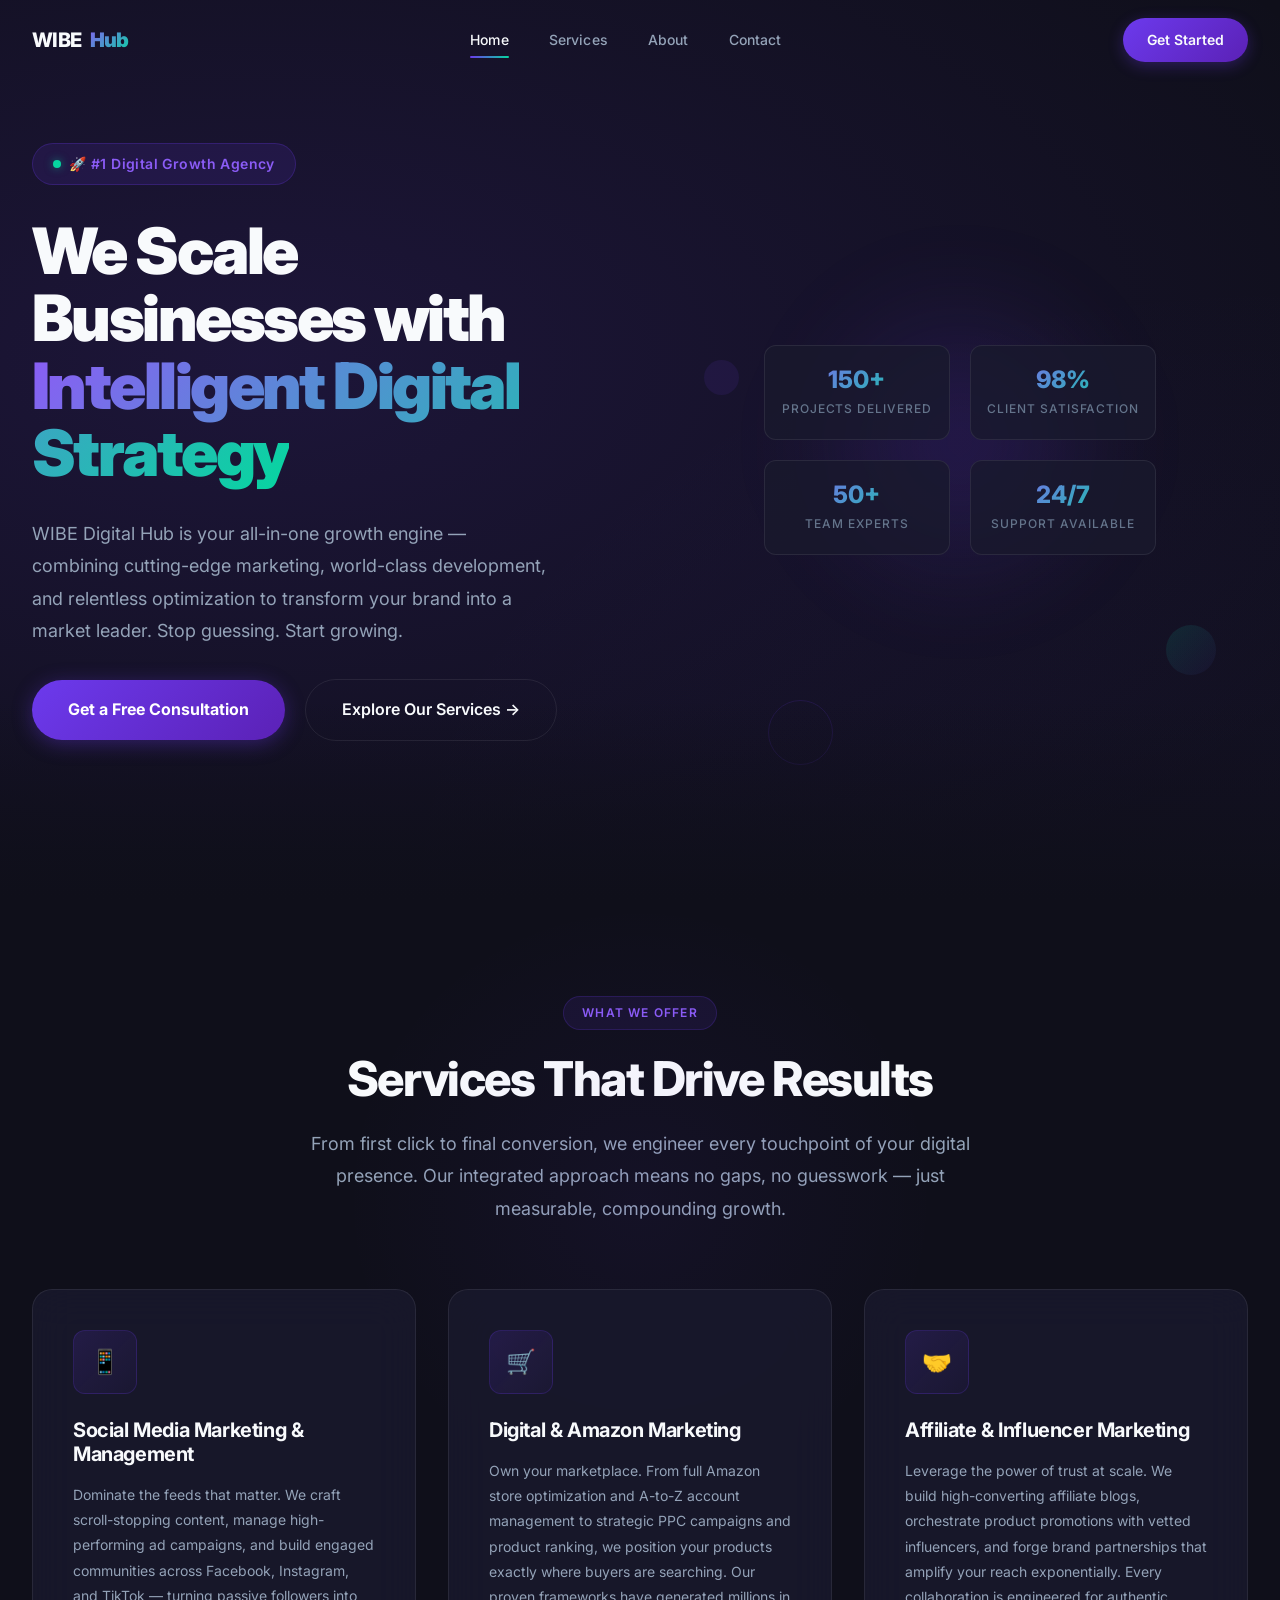
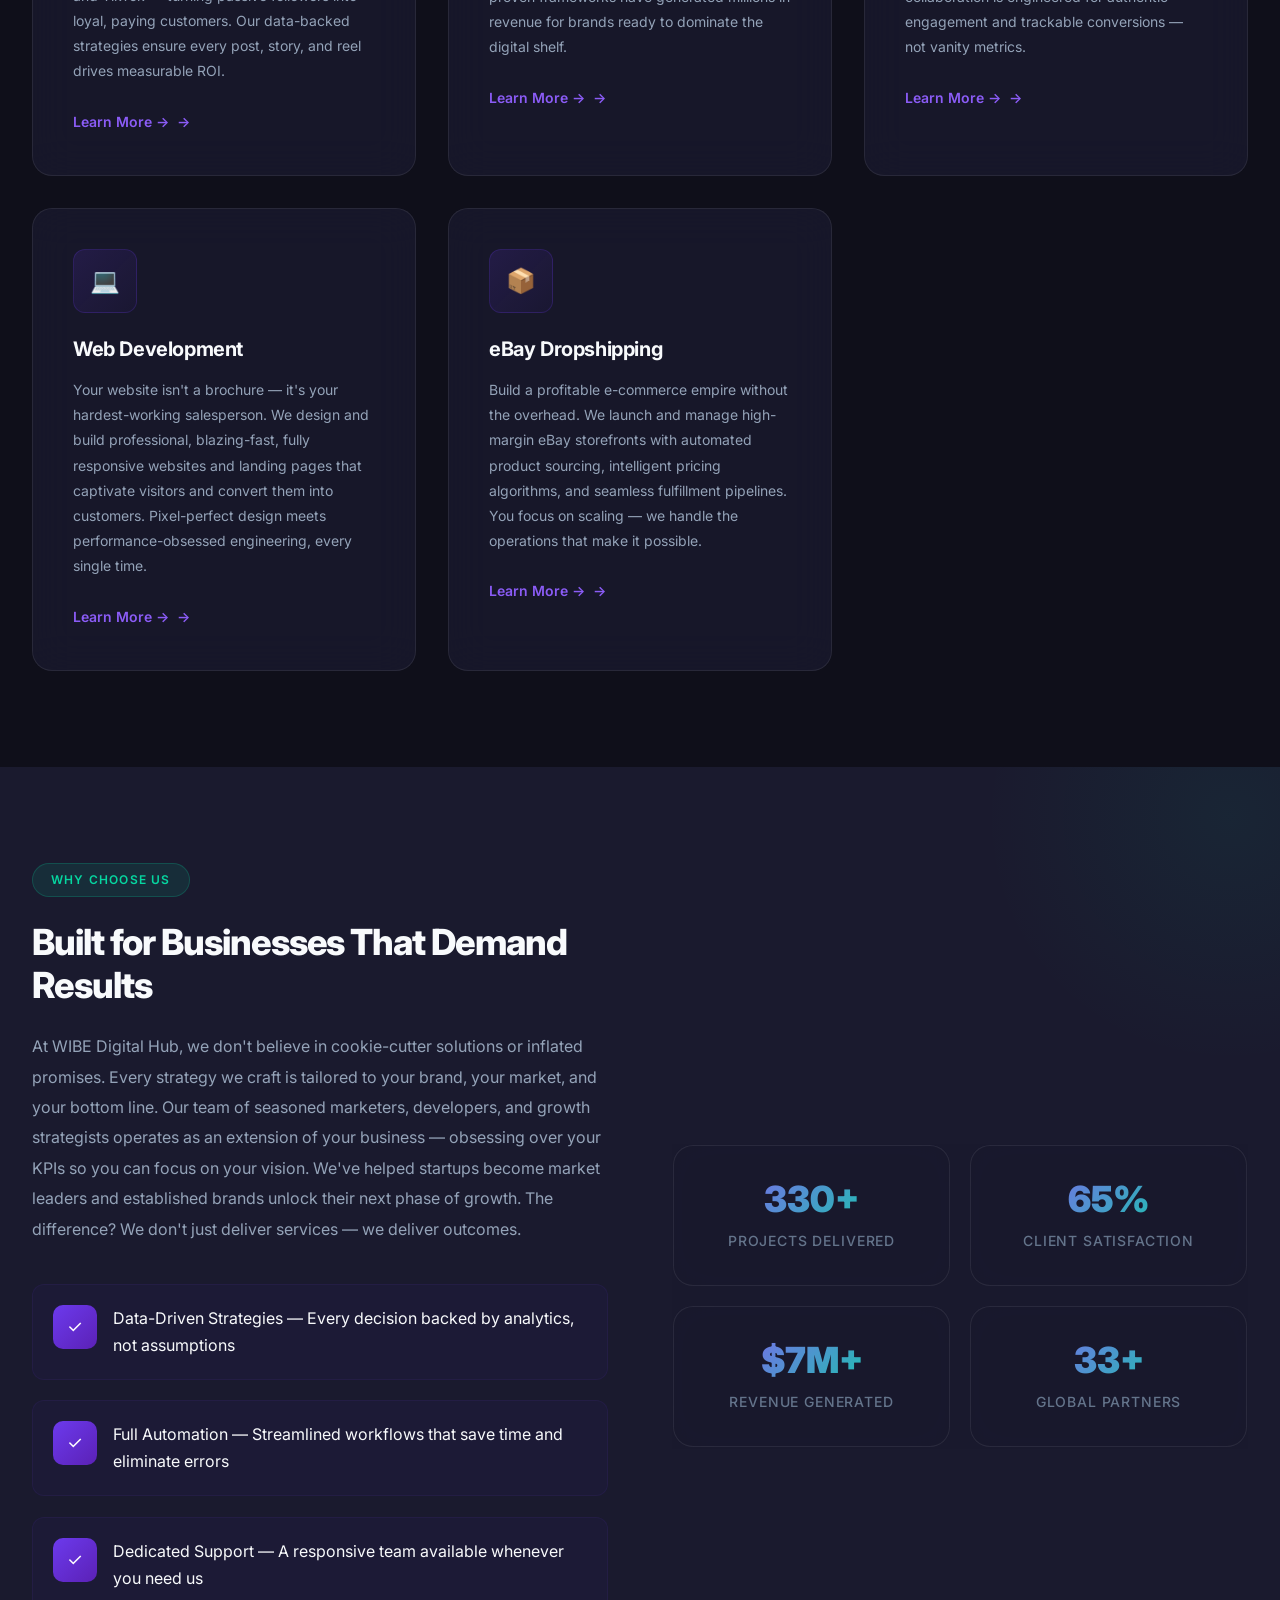
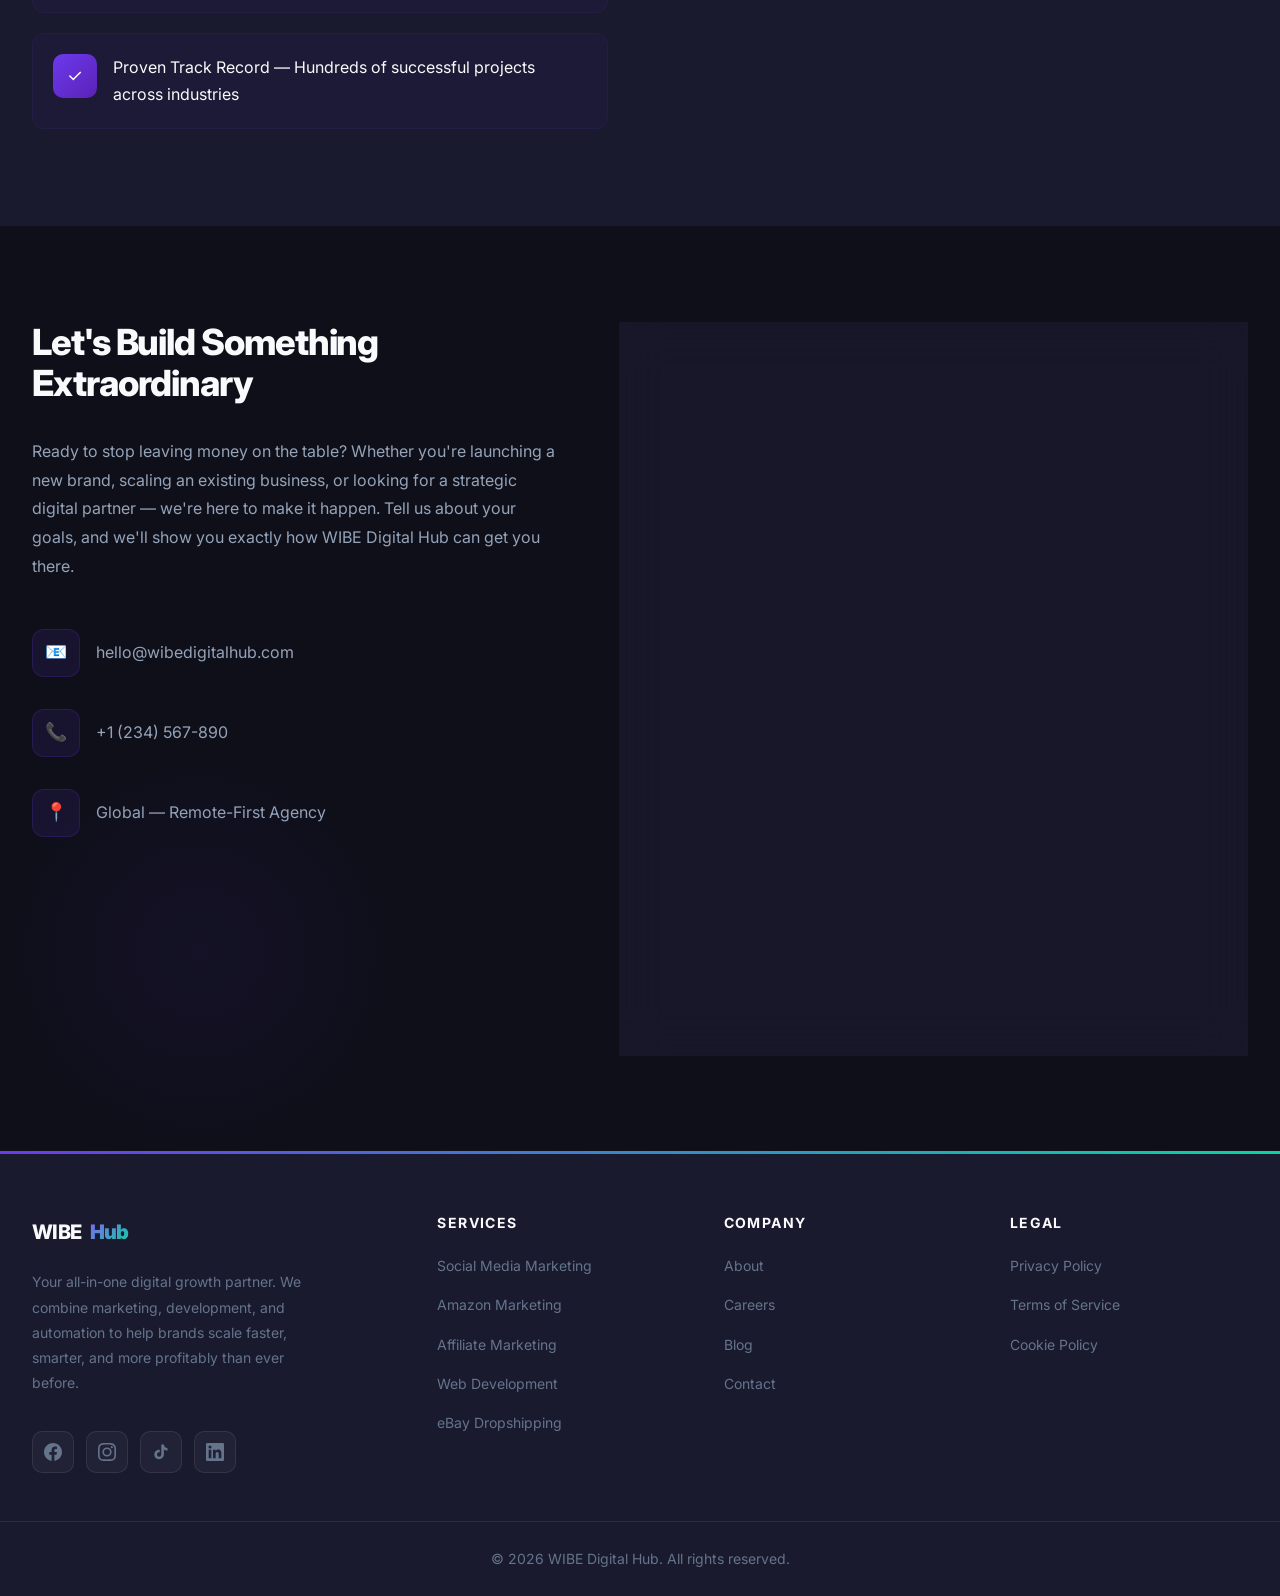
==== index.html @ f44e10ad "Add files via upload" ====
<!DOCTYPE html>
<html lang="en">
<head>
    <meta charset="UTF-8">
    <meta name="viewport" content="width=device-width, initial-scale=1.0">
    <meta http-equiv="X-UA-Compatible" content="IE=edge">

    <title>WIBE Digital Hub | Your All-in-One Digital Growth Partner</title>
    <meta name="description" content="WIBE Digital Hub is a full-service digital marketing agency specializing in social media management, Amazon marketing, web development, affiliate marketing, and eBay dropshipping. We scale brands with data-driven strategies that deliver real results.">
    <meta name="keywords" content="digital marketing agency, social media marketing, Amazon marketing, web development, affiliate marketing, eBay dropshipping, digital growth partner">
    <meta name="author" content="WIBE Digital Hub">

    <!-- Open Graph Meta Tags -->
    <meta property="og:title" content="WIBE Digital Hub | Your All-in-One Digital Growth Partner">
    <meta property="og:description" content="We scale brands with data-driven digital strategies. Social media, Amazon marketing, web development, affiliate programs, and e-commerce solutions — all under one roof.">
    <meta property="og:type" content="website">
    <meta property="og:url" content="https://wibedigitalhub.com">
    <meta property="og:site_name" content="WIBE Digital Hub">
    <meta property="og:locale" content="en_US">

    <!-- Twitter Card Meta Tags -->
    <meta name="twitter:card" content="summary_large_image">
    <meta name="twitter:title" content="WIBE Digital Hub | Your All-in-One Digital Growth Partner">
    <meta name="twitter:description" content="We scale brands with data-driven digital strategies. Social media, Amazon marketing, web development, affiliate programs, and e-commerce solutions — all under one roof.">

    <!-- Google Fonts -->
    <link rel="preconnect" href="https://fonts.googleapis.com">
    <link rel="preconnect" href="https://fonts.gstatic.com" crossorigin>
    <link href="https://fonts.googleapis.com/css2?family=Inter:wght@300;400;500;600;700;800;900&display=swap" rel="stylesheet">

    <!-- Stylesheet -->
    <link rel="stylesheet" href="css/styles.css">

    <!-- Script -->
    <script defer src="js/main.js"></script>
</head>
<body>

    <!-- ============================== -->
    <!-- NAVIGATION                     -->
    <!-- ============================== -->
    <nav class="navbar">
        <div class="nav-container">
            <a href="#hero" class="nav-logo">WIBE<span>Hub</span></a>

            <ul class="nav-links">
                <li><a href="#hero">Home</a></li>
                <li><a href="#services">Services</a></li>
                <li><a href="#about">About</a></li>
                <li><a href="#contact">Contact</a></li>
            </ul>

            <a href="#contact" class="nav-cta">Get Started</a>

            <div class="mobile-toggle">
                <span></span>
                <span></span>
                <span></span>
            </div>
        </div>

        <!-- Mobile Menu -->
        <div class="mobile-menu">
            <ul>
                <li><a href="#hero">Home</a></li>
                <li><a href="#services">Services</a></li>
                <li><a href="#about">About</a></li>
                <li><a href="#contact">Contact</a></li>
            </ul>
            <a href="#contact" class="mobile-menu-cta">Get Started</a>
        </div>
    </nav>

    <!-- ============================== -->
    <!-- HERO SECTION                   -->
    <!-- ============================== -->
    <section id="hero" class="hero">
        <div class="hero-container">
            <div class="hero-content">
                <div class="hero-badge">🚀 #1 Digital Growth Agency</div>

                <h1 class="hero-title">
                    We Scale Businesses with <span class="gradient-text">Intelligent Digital Strategy</span>
                </h1>

                <p class="hero-subtitle">
                    WIBE Digital Hub is your all-in-one growth engine — combining cutting-edge marketing, world-class development, and relentless optimization to transform your brand into a market leader. Stop guessing. Start growing.
                </p>

                <div class="hero-buttons">
                    <a href="#contact" class="btn-primary">Get a Free Consultation</a>
                    <a href="#services" class="btn-secondary">Explore Our Services →</a>
                </div>
            </div>

            <div class="hero-visual">
                <div class="hero-stats">
                    <div class="stat-card">
                        <div class="stat-number" data-target="150+">0+</div>
                        <div class="stat-label">Projects Delivered</div>
                    </div>
                    <div class="stat-card">
                        <div class="stat-number" data-target="98%">0%</div>
                        <div class="stat-label">Client Satisfaction</div>
                    </div>
                    <div class="stat-card">
                        <div class="stat-number" data-target="50+">0+</div>
                        <div class="stat-label">Team Experts</div>
                    </div>
                    <div class="stat-card">
                        <div class="stat-number" data-target="24/7">24/7</div>
                        <div class="stat-label">Support Available</div>
                    </div>
                </div>
            </div>
        </div>

        <!-- Decorative Floating Elements -->
        <div class="floating-element"></div>
        <div class="floating-element"></div>
        <div class="floating-element"></div>
    </section>

    <!-- ============================== -->
    <!-- SERVICES SECTION               -->
    <!-- ============================== -->
    <section id="services" class="services">
      <div class="container">
        <div class="section-header">
            <span class="section-badge">What We Offer</span>
            <h2 class="section-title">Services That Drive Results</h2>
            <p class="section-subtitle">
                From first click to final conversion, we engineer every touchpoint of your digital presence. Our integrated approach means no gaps, no guesswork — just measurable, compounding growth.
            </p>
        </div>

        <div class="services-grid">

            <!-- Service 1: Social Media Marketing -->
            <div class="service-card glass-card reveal">
                <div class="service-icon">📱</div>
                <h3>Social Media Marketing &amp; Management</h3>
                <p>
                    Dominate the feeds that matter. We craft scroll-stopping content, manage high-performing ad campaigns, and build engaged communities across Facebook, Instagram, and TikTok — turning passive followers into loyal, paying customers. Our data-backed strategies ensure every post, story, and reel drives measurable ROI.
                </p>
                <a href="#contact" class="learn-more">Learn More →</a>
            </div>

            <!-- Service 2: Digital & Amazon Marketing -->
            <div class="service-card glass-card reveal">
                <div class="service-icon">🛒</div>
                <h3>Digital &amp; Amazon Marketing</h3>
                <p>
                    Own your marketplace. From full Amazon store optimization and A-to-Z account management to strategic PPC campaigns and product ranking, we position your products exactly where buyers are searching. Our proven frameworks have generated millions in revenue for brands ready to dominate the digital shelf.
                </p>
                <a href="#contact" class="learn-more">Learn More →</a>
            </div>

            <!-- Service 3: Affiliate & Influencer Marketing -->
            <div class="service-card glass-card reveal">
                <div class="service-icon">🤝</div>
                <h3>Affiliate &amp; Influencer Marketing</h3>
                <p>
                    Leverage the power of trust at scale. We build high-converting affiliate blogs, orchestrate product promotions with vetted influencers, and forge brand partnerships that amplify your reach exponentially. Every collaboration is engineered for authentic engagement and trackable conversions — not vanity metrics.
                </p>
                <a href="#contact" class="learn-more">Learn More →</a>
            </div>

            <!-- Service 4: Web Development -->
            <div class="service-card glass-card reveal">
                <div class="service-icon">💻</div>
                <h3>Web Development</h3>
                <p>
                    Your website isn't a brochure — it's your hardest-working salesperson. We design and build professional, blazing-fast, fully responsive websites and landing pages that captivate visitors and convert them into customers. Pixel-perfect design meets performance-obsessed engineering, every single time.
                </p>
                <a href="#contact" class="learn-more">Learn More →</a>
            </div>

            <!-- Service 5: eBay Dropshipping -->
            <div class="service-card glass-card reveal">
                <div class="service-icon">📦</div>
                <h3>eBay Dropshipping</h3>
                <p>
                    Build a profitable e-commerce empire without the overhead. We launch and manage high-margin eBay storefronts with automated product sourcing, intelligent pricing algorithms, and seamless fulfillment pipelines. You focus on scaling — we handle the operations that make it possible.
                </p>
                <a href="#contact" class="learn-more">Learn More →</a>
            </div>

        </div>
      </div>
    </section>

    <!-- ============================== -->
    <!-- ABOUT SECTION                  -->
    <!-- ============================== -->
    <section id="about" class="about">
      <div class="container">
        <div class="about-container">
            <div class="about-content">
                <span class="about-tag">Why Choose Us</span>
                <h2 class="about-title">Built for Businesses That Demand Results</h2>
                <p class="about-description">
                    At WIBE Digital Hub, we don't believe in cookie-cutter solutions or inflated promises. Every strategy we craft is tailored to your brand, your market, and your bottom line. Our team of seasoned marketers, developers, and growth strategists operates as an extension of your business — obsessing over your KPIs so you can focus on your vision. We've helped startups become market leaders and established brands unlock their next phase of growth. The difference? We don't just deliver services — we deliver outcomes.
                </p>

                <div class="about-features">
                    <div class="feature-item reveal">
                        <span class="feature-icon">✓</span>
                        <span>Data-Driven Strategies — Every decision backed by analytics, not assumptions</span>
                    </div>
                    <div class="feature-item reveal">
                        <span class="feature-icon">✓</span>
                        <span>Full Automation — Streamlined workflows that save time and eliminate errors</span>
                    </div>
                    <div class="feature-item reveal">
                        <span class="feature-icon">✓</span>
                        <span>Dedicated Support — A responsive team available whenever you need us</span>
                    </div>
                    <div class="feature-item reveal">
                        <span class="feature-icon">✓</span>
                        <span>Proven Track Record — Hundreds of successful projects across industries</span>
                    </div>
                </div>
            </div>

            <div class="about-visual">
                <div class="about-metrics glass-card">
                    <div class="metric-card reveal">
                        <div class="metric-number" data-target="500+">0+</div>
                        <div class="metric-label">Projects Delivered</div>
                    </div>
                    <div class="metric-card reveal">
                        <div class="metric-number" data-target="99%">0%</div>
                        <div class="metric-label">Client Satisfaction</div>
                    </div>
                    <div class="metric-card reveal">
                        <div class="metric-number" data-target="10M+">$0</div>
                        <div class="metric-label">Revenue Generated</div>
                    </div>
                    <div class="metric-card reveal">
                        <div class="metric-number" data-target="50+">0+</div>
                        <div class="metric-label">Global Partners</div>
                    </div>
                </div>
            </div>
        </div>
      </div>
    </section>

    <!-- ============================== -->
    <!-- CONTACT SECTION                -->
    <!-- ============================== -->
    <section id="contact" class="contact reveal">
      <div class="container">
        <div class="contact-container">
            <div class="contact-info">
                <h3>Let's Build Something Extraordinary</h3>
                <p>
                    Ready to stop leaving money on the table? Whether you're launching a new brand, scaling an existing business, or looking for a strategic digital partner — we're here to make it happen. Tell us about your goals, and we'll show you exactly how WIBE Digital Hub can get you there.
                </p>

                <div class="contact-details">
                    <div class="contact-detail">
                        <span>📧</span>
                        <a href="mailto:hello@wibedigitalhub.com">hello@wibedigitalhub.com</a>
                    </div>
                    <div class="contact-detail">
                        <span>📞</span>
                        <a href="tel:+1234567890">+1 (234) 567-890</a>
                    </div>
                    <div class="contact-detail">
                        <span>📍</span>
                        <span>Global — Remote-First Agency</span>
                    </div>
                </div>
            </div>

            <div class="contact-form-wrapper">
                <form class="contact-form" action="#" method="POST">
                    <div class="form-row">
                        <div class="form-group">
                            <label for="name">Full Name</label>
                            <input type="text" id="name" name="name" placeholder="John Doe" required>
                        </div>
                        <div class="form-group">
                            <label for="email">Email Address</label>
                            <input type="email" id="email" name="email" placeholder="john@company.com" required>
                        </div>
                    </div>

                    <div class="form-group">
                        <label for="phone">Phone Number</label>
                        <input type="tel" id="phone" name="phone" placeholder="+1 (234) 567-890">
                    </div>

                    <div class="form-group">
                        <label for="service">Service You're Interested In</label>
                        <select id="service" name="service" required>
                            <option value="" disabled selected>Select a Service</option>
                            <option value="social-media-marketing">Social Media Marketing &amp; Management</option>
                            <option value="digital-amazon-marketing">Digital &amp; Amazon Marketing</option>
                            <option value="affiliate-influencer-marketing">Affiliate &amp; Influencer Marketing</option>
                            <option value="web-development">Web Development</option>
                            <option value="ebay-dropshipping">eBay Dropshipping</option>
                        </select>
                    </div>

                    <div class="form-group">
                        <label for="message">Your Message</label>
                        <textarea id="message" name="message" rows="5" placeholder="Tell us about your project, goals, and timeline..." required></textarea>
                    </div>

                    <button type="submit" class="submit-btn">
                        <span class="btn-text">Send Message</span>
                        <span class="btn-icon">→</span>
                    </button>
                </form>
            </div>
        </div>
      </div>
    </section>

    <!-- ============================== -->
    <!-- FOOTER                         -->
    <!-- ============================== -->
    <footer class="footer">
        <div class="footer-top">
          <div class="container">
            <div class="footer-grid">

                <!-- Footer Brand -->
                <div class="footer-brand">
                    <a href="#hero" class="nav-logo">WIBE<span>Hub</span></a>
                    <p>
                        Your all-in-one digital growth partner. We combine marketing, development, and automation to help brands scale faster, smarter, and more profitably than ever before.
                    </p>
                    <div class="social-links">
                        <a href="#" aria-label="Facebook" target="_blank" rel="noopener noreferrer">
                            <svg width="18" height="18" viewBox="0 0 24 24" fill="currentColor" xmlns="http://www.w3.org/2000/svg"><path d="M24 12.073c0-6.627-5.373-12-12-12s-12 5.373-12 12c0 5.99 4.388 10.954 10.125 11.854v-8.385H7.078v-3.47h3.047V9.43c0-3.007 1.792-4.669 4.533-4.669 1.312 0 2.686.235 2.686.235v2.953H15.83c-1.491 0-1.956.925-1.956 1.874v2.25h3.328l-.532 3.47h-2.796v8.385C19.612 23.027 24 18.062 24 12.073z"/></svg>
                        </a>
                        <a href="#" aria-label="Instagram" target="_blank" rel="noopener noreferrer">
                            <svg width="18" height="18" viewBox="0 0 24 24" fill="currentColor" xmlns="http://www.w3.org/2000/svg"><path d="M12 2.163c3.204 0 3.584.012 4.85.07 3.252.148 4.771 1.691 4.919 4.919.058 1.265.069 1.645.069 4.849 0 3.205-.012 3.584-.069 4.849-.149 3.225-1.664 4.771-4.919 4.919-1.266.058-1.644.07-4.85.07-3.204 0-3.584-.012-4.849-.07-3.26-.149-4.771-1.699-4.919-4.92-.058-1.265-.07-1.644-.07-4.849 0-3.204.013-3.583.07-4.849.149-3.227 1.664-4.771 4.919-4.919 1.266-.057 1.645-.069 4.849-.069zM12 0C8.741 0 8.333.014 7.053.072 2.695.272.273 2.69.073 7.052.014 8.333 0 8.741 0 12c0 3.259.014 3.668.072 4.948.2 4.358 2.618 6.78 6.98 6.98C8.333 23.986 8.741 24 12 24c3.259 0 3.668-.014 4.948-.072 4.354-.2 6.782-2.618 6.979-6.98.059-1.28.073-1.689.073-4.948 0-3.259-.014-3.667-.072-4.947-.196-4.354-2.617-6.78-6.979-6.98C15.668.014 15.259 0 12 0zm0 5.838a6.162 6.162 0 100 12.324 6.162 6.162 0 000-12.324zM12 16a4 4 0 110-8 4 4 0 010 8zm6.406-11.845a1.44 1.44 0 100 2.881 1.44 1.44 0 000-2.881z"/></svg>
                        </a>
                        <a href="#" aria-label="TikTok" target="_blank" rel="noopener noreferrer">
                            <svg width="18" height="18" viewBox="0 0 24 24" fill="currentColor" xmlns="http://www.w3.org/2000/svg"><path d="M19.59 6.69a4.83 4.83 0 01-3.77-4.25V2h-3.45v13.67a2.89 2.89 0 01-2.88 2.5 2.89 2.89 0 01-2.89-2.89 2.89 2.89 0 012.89-2.89c.28 0 .54.04.79.1v-3.5a6.37 6.37 0 00-.79-.05A6.34 6.34 0 003.15 15.2a6.34 6.34 0 0010.86 4.48 6.3 6.3 0 001.86-4.49V8.73a8.19 8.19 0 004.72 1.49v-3.4a4.85 4.85 0 01-1-.13z"/></svg>
                        </a>
                        <a href="#" aria-label="LinkedIn" target="_blank" rel="noopener noreferrer">
                            <svg width="18" height="18" viewBox="0 0 24 24" fill="currentColor" xmlns="http://www.w3.org/2000/svg"><path d="M20.447 20.452h-3.554v-5.569c0-1.328-.027-3.037-1.852-3.037-1.853 0-2.136 1.445-2.136 2.939v5.667H9.351V9h3.414v1.561h.046c.477-.9 1.637-1.85 3.37-1.85 3.601 0 4.267 2.37 4.267 5.455v6.286zM5.337 7.433a2.062 2.062 0 01-2.063-2.065 2.064 2.064 0 112.063 2.065zm1.782 13.019H3.555V9h3.564v11.452zM22.225 0H1.771C.792 0 0 .774 0 1.729v20.542C0 23.227.792 24 1.771 24h20.451C23.2 24 24 23.227 24 22.271V1.729C24 .774 23.2 0 22.222 0h.003z"/></svg>
                        </a>
                    </div>
                </div>

                <!-- Footer Links: Services -->
                <div class="footer-links">
                    <h4>Services</h4>
                    <ul>
                        <li><a href="#services">Social Media Marketing</a></li>
                        <li><a href="#services">Amazon Marketing</a></li>
                        <li><a href="#services">Affiliate Marketing</a></li>
                        <li><a href="#services">Web Development</a></li>
                        <li><a href="#services">eBay Dropshipping</a></li>
                    </ul>
                </div>

                <!-- Footer Links: Company -->
                <div class="footer-links">
                    <h4>Company</h4>
                    <ul>
                        <li><a href="#about">About</a></li>
                        <li><a href="#">Careers</a></li>
                        <li><a href="#">Blog</a></li>
                        <li><a href="#contact">Contact</a></li>
                    </ul>
                </div>

                <!-- Footer Links: Legal -->
                <div class="footer-links">
                    <h4>Legal</h4>
                    <ul>
                        <li><a href="privacy-policy.html">Privacy Policy</a></li>
                        <li><a href="terms-of-service.html">Terms of Service</a></li>
                        <li><a href="cookie-policy.html">Cookie Policy</a></li>
                    </ul>
                </div>

            </div>
          </div>
        </div>

        <div class="footer-bottom">
          <div class="container">
            <p>&copy; 2026 WIBE Digital Hub. All rights reserved.</p>
          </div>
        </div>
    </footer>

</body>
</html>
---- css/styles.css ----
/* ============================================================
   WIBE DIGITAL HUB — Premium CSS Design System
   Ultra-premium dark-themed agency website
   ============================================================ */

/* ─── Google Fonts Import ─── */
@import url('https://fonts.googleapis.com/css2?family=Inter:wght@300;400;500;600;700;800;900&display=swap');

/* ============================================================
   1. CSS CUSTOM PROPERTIES (Design Tokens)
   ============================================================ */
:root {
  /* ── Color Palette ── */
  --primary:          #6C3AED;
  --primary-light:    #8B5CF6;
  --primary-dark:     #5B21B6;
  --primary-rgb:      108, 58, 237;
  --accent:           #06D6A0;
  --accent-dark:      #05B88A;
  --accent-rgb:       6, 214, 160;

  /* ── Surfaces ── */
  --dark-bg:          #0F0F1A;
  --surface:          #1A1A2E;
  --surface-light:    #25253D;
  --surface-lighter:  #2D2D4A;

  /* ── Typography Colors ── */
  --text-primary:     #F8FAFC;
  --text-secondary:   #94A3B8;
  --text-muted:       #64748B;

  /* ── Borders & Glass ── */
  --border:           rgba(108, 58, 237, 0.2);
  --glass:            rgba(26, 26, 46, 0.8);
  --glass-border:     rgba(255, 255, 255, 0.08);

  /* ── Typography ── */
  --font-family:      'Inter', -apple-system, BlinkMacSystemFont, 'Segoe UI', sans-serif;
  --font-size-xs:     0.75rem;
  --font-size-sm:     0.875rem;
  --font-size-base:   1rem;
  --font-size-lg:     1.125rem;
  --font-size-xl:     1.25rem;
  --font-size-2xl:    1.5rem;
  --font-size-3xl:    1.875rem;
  --font-size-4xl:    2.25rem;
  --font-size-5xl:    3rem;
  --font-size-6xl:    3.75rem;
  --font-size-7xl:    4.5rem;

  /* ── Spacing ── */
  --space-1:  0.25rem;
  --space-2:  0.5rem;
  --space-3:  0.75rem;
  --space-4:  1rem;
  --space-5:  1.25rem;
  --space-6:  1.5rem;
  --space-8:  2rem;
  --space-10: 2.5rem;
  --space-12: 3rem;
  --space-16: 4rem;
  --space-20: 5rem;
  --space-24: 6rem;

  /* ── Border Radius ── */
  --radius-sm:  12px;
  --radius-md:  20px;
  --radius-lg:  28px;
  --radius-full: 9999px;

  /* ── Transitions ── */
  --ease-smooth:  cubic-bezier(0.4, 0, 0.2, 1);
  --ease-bounce:  cubic-bezier(0.34, 1.56, 0.64, 1);
  --ease-in-out:  cubic-bezier(0.65, 0, 0.35, 1);
  --transition-fast:   0.2s var(--ease-smooth);
  --transition-base:   0.3s var(--ease-smooth);
  --transition-slow:   0.5s var(--ease-smooth);
  --transition-slower: 0.7s var(--ease-smooth);

  /* ── Shadows ── */
  --shadow-sm:    0 2px 8px rgba(0, 0, 0, 0.2);
  --shadow-md:    0 4px 16px rgba(0, 0, 0, 0.3);
  --shadow-lg:    0 8px 32px rgba(0, 0, 0, 0.4);
  --shadow-xl:    0 12px 48px rgba(0, 0, 0, 0.5);
  --shadow-glow:  0 0 30px rgba(var(--primary-rgb), 0.3);
  --shadow-glow-accent: 0 0 30px rgba(var(--accent-rgb), 0.25);

  /* ── Z-Index Scale ── */
  --z-base:    1;
  --z-nav:     100;
  --z-mobile:  200;
  --z-overlay: 300;
  --z-modal:   400;

  /* ── Layout ── */
  --nav-height:    80px;
  --container-max: 1280px;
}


/* ============================================================
   2. CSS RESET & BASE
   ============================================================ */
*,
*::before,
*::after {
  margin: 0;
  padding: 0;
  box-sizing: border-box;
}

html {
  font-size: 16px;
  scroll-behavior: smooth;
  -webkit-text-size-adjust: 100%;
  -webkit-font-smoothing: antialiased;
  -moz-osx-font-smoothing: grayscale;
  text-rendering: optimizeLegibility;
}

body {
  font-family: var(--font-family);
  font-size: var(--font-size-base);
  font-weight: 400;
  line-height: 1.7;
  color: var(--text-primary);
  background-color: var(--dark-bg);
  overflow-x: hidden;
  min-height: 100vh;
}

img,
picture,
video,
canvas,
svg {
  display: block;
  max-width: 100%;
}

input,
button,
textarea,
select {
  font: inherit;
  color: inherit;
}

a {
  text-decoration: none;
  color: inherit;
}

ul,
ol {
  list-style: none;
}

h1, h2, h3, h4, h5, h6 {
  font-weight: 700;
  line-height: 1.2;
  letter-spacing: -0.02em;
  color: var(--text-primary);
}

p {
  color: var(--text-secondary);
  line-height: 1.8;
}

::selection {
  background-color: rgba(var(--primary-rgb), 0.35);
  color: var(--text-primary);
}

::-webkit-scrollbar {
  width: 8px;
}

::-webkit-scrollbar-track {
  background: var(--dark-bg);
}

::-webkit-scrollbar-thumb {
  background: var(--surface-lighter);
  border-radius: var(--radius-full);
}

::-webkit-scrollbar-thumb:hover {
  background: var(--primary);
}


/* ============================================================
   3. CONTAINER & UTILITY CLASSES
   ============================================================ */
.container {
  width: 100%;
  max-width: var(--container-max);
  margin: 0 auto;
  padding: 0 var(--space-8);
}

/* ─── Gradient Text ─── */
.gradient-text {
  background: linear-gradient(135deg, var(--primary-light) 0%, var(--accent) 50%, var(--primary-light) 100%);
  background-size: 200% 200%;
  -webkit-background-clip: text;
  background-clip: text;
  -webkit-text-fill-color: transparent;
  animation: gradient-shift 4s ease infinite;
}

/* ─── Glass Card ─── */
.glass-card {
  background: var(--glass);
  backdrop-filter: blur(20px);
  -webkit-backdrop-filter: blur(20px);
  border: 1px solid var(--glass-border);
  border-radius: var(--radius-md);
}

/* ─── Reveal Animation ─── */
.reveal {
  opacity: 0;
  transform: translateY(40px);
  transition: opacity 0.8s var(--ease-smooth), transform 0.8s var(--ease-smooth);
  will-change: opacity, transform;
}

.reveal.active {
  opacity: 1;
  transform: translateY(0);
}


/* ============================================================
   4. KEYFRAME ANIMATIONS
   ============================================================ */
@keyframes float {
  0%, 100% {
    transform: translateY(0px) rotate(0deg);
  }
  25% {
    transform: translateY(-12px) rotate(1deg);
  }
  50% {
    transform: translateY(-20px) rotate(0deg);
  }
  75% {
    transform: translateY(-8px) rotate(-1deg);
  }
}

@keyframes fadeInUp {
  0% {
    opacity: 0;
    transform: translateY(30px);
  }
  100% {
    opacity: 1;
    transform: translateY(0);
  }
}

@keyframes pulse-glow {
  0%, 100% {
    box-shadow: 0 0 20px rgba(var(--primary-rgb), 0.15),
                0 0 40px rgba(var(--primary-rgb), 0.05);
  }
  50% {
    box-shadow: 0 0 30px rgba(var(--primary-rgb), 0.3),
                0 0 60px rgba(var(--primary-rgb), 0.1);
  }
}

@keyframes gradient-shift {
  0% {
    background-position: 0% 50%;
  }
  50% {
    background-position: 100% 50%;
  }
  100% {
    background-position: 0% 50%;
  }
}

@keyframes spin-slow {
  from { transform: rotate(0deg); }
  to   { transform: rotate(360deg); }
}

@keyframes slide-in-right {
  from {
    opacity: 0;
    transform: translateX(30px);
  }
  to {
    opacity: 1;
    transform: translateX(0);
  }
}

@keyframes shimmer {
  0%   { background-position: -200% 0; }
  100% { background-position: 200% 0; }
}


/* ============================================================
   5. NAVIGATION
   ============================================================ */
.navbar {
  position: fixed;
  top: 0;
  left: 0;
  width: 100%;
  height: var(--nav-height);
  z-index: var(--z-nav);
  transition: all var(--transition-base);
  background: transparent;
}

.navbar.scrolled {
  background: rgba(15, 15, 26, 0.85);
  backdrop-filter: blur(24px);
  -webkit-backdrop-filter: blur(24px);
  border-bottom: 1px solid var(--glass-border);
  box-shadow: 0 4px 30px rgba(0, 0, 0, 0.3);
  height: 70px;
}

.nav-container {
  display: flex;
  align-items: center;
  justify-content: space-between;
  height: 100%;
  max-width: var(--container-max);
  margin: 0 auto;
  padding: 0 var(--space-8);
}

/* ─── Logo ─── */
.nav-logo {
  font-size: var(--font-size-xl);
  font-weight: 800;
  letter-spacing: -0.03em;
  color: var(--text-primary);
  display: flex;
  align-items: center;
  gap: var(--space-2);
  position: relative;
  z-index: calc(var(--z-mobile) + 1);
}

.nav-logo span {
  background: linear-gradient(135deg, var(--primary-light), var(--accent));
  -webkit-background-clip: text;
  background-clip: text;
  -webkit-text-fill-color: transparent;
  font-weight: 900;
}

/* ─── Nav Links ─── */
.nav-links {
  display: flex;
  align-items: center;
  gap: var(--space-10);
}

.nav-links a {
  font-size: var(--font-size-sm);
  font-weight: 500;
  color: var(--text-secondary);
  transition: color var(--transition-fast);
  position: relative;
  padding: var(--space-2) 0;
  letter-spacing: 0.01em;
}

.nav-links a::after {
  content: '';
  position: absolute;
  bottom: -2px;
  left: 0;
  width: 0;
  height: 2px;
  background: linear-gradient(90deg, var(--primary), var(--accent));
  border-radius: var(--radius-full);
  transition: width var(--transition-base);
}

.nav-links a:hover {
  color: var(--text-primary);
}

.nav-links a:hover::after {
  width: 100%;
}

.nav-links a.active {
  color: var(--text-primary);
}

.nav-links a.active::after {
  width: 100%;
}

/* ─── CTA Button (Nav) ─── */
.nav-cta {
  display: inline-flex;
  align-items: center;
  gap: var(--space-2);
  padding: 10px 24px;
  font-size: var(--font-size-sm);
  font-weight: 600;
  color: var(--text-primary);
  background: linear-gradient(135deg, var(--primary), var(--primary-dark));
  border: none;
  border-radius: var(--radius-full);
  cursor: pointer;
  transition: all var(--transition-base);
  box-shadow: 0 4px 15px rgba(var(--primary-rgb), 0.3);
  text-decoration: none;
}

.nav-cta:hover {
  transform: translateY(-2px);
  box-shadow: 0 6px 25px rgba(var(--primary-rgb), 0.45);
  background: linear-gradient(135deg, var(--primary-light), var(--primary));
}

/* ─── Mobile Toggle ─── */
.mobile-toggle {
  display: none;
  flex-direction: column;
  justify-content: center;
  align-items: center;
  gap: 5px;
  width: 40px;
  height: 40px;
  background: none;
  border: none;
  cursor: pointer;
  position: relative;
  z-index: calc(var(--z-mobile) + 1);
  padding: 0;
}

.mobile-toggle span {
  display: block;
  width: 24px;
  height: 2px;
  background-color: var(--text-primary);
  border-radius: var(--radius-full);
  transition: all var(--transition-base);
  transform-origin: center;
}

.mobile-toggle.active span:nth-child(1) {
  transform: translateY(7px) rotate(45deg);
}

.mobile-toggle.active span:nth-child(2) {
  opacity: 0;
  transform: scaleX(0);
}

.mobile-toggle.active span:nth-child(3) {
  transform: translateY(-7px) rotate(-45deg);
}

/* ─── Mobile Menu ─── */
.mobile-menu {
  position: fixed;
  top: 0;
  right: -100%;
  width: 100%;
  height: 100vh;
  height: 100dvh;
  background: rgba(15, 15, 26, 0.97);
  backdrop-filter: blur(30px);
  -webkit-backdrop-filter: blur(30px);
  display: flex;
  flex-direction: column;
  justify-content: center;
  align-items: center;
  gap: var(--space-10);
  z-index: var(--z-mobile);
  transition: right 0.5s var(--ease-in-out);
}

.mobile-menu.active {
  right: 0;
}

.mobile-menu a {
  font-size: var(--font-size-3xl);
  font-weight: 700;
  color: var(--text-secondary);
  transition: all var(--transition-base);
  position: relative;
}

.mobile-menu a:hover {
  color: var(--text-primary);
  transform: translateX(8px);
}

.mobile-menu-cta {
  display: inline-flex;
  align-items: center;
  gap: var(--space-3);
  padding: 14px 36px;
  font-size: var(--font-size-lg);
  font-weight: 600;
  color: var(--text-primary);
  background: linear-gradient(135deg, var(--primary), var(--primary-dark));
  border: none;
  border-radius: var(--radius-full);
  cursor: pointer;
  transition: all var(--transition-base);
  box-shadow: 0 4px 20px rgba(var(--primary-rgb), 0.35);
  text-decoration: none;
  margin-top: var(--space-6);
}

.mobile-menu-cta:hover {
  transform: translateY(-3px);
  box-shadow: 0 8px 30px rgba(var(--primary-rgb), 0.5);
}


/* ============================================================
   6. HERO SECTION
   ============================================================ */
#hero,
.hero {
  position: relative;
  min-height: 100vh;
  display: flex;
  align-items: center;
  overflow: hidden;
  padding-top: var(--nav-height);
  background: var(--dark-bg);
}

/* ─── Animated gradient mesh background ─── */
.hero::before {
  content: '';
  position: absolute;
  inset: 0;
  background:
    radial-gradient(ellipse 80% 60% at 10% 20%, rgba(var(--primary-rgb), 0.15) 0%, transparent 60%),
    radial-gradient(ellipse 60% 80% at 80% 80%, rgba(var(--accent-rgb), 0.1) 0%, transparent 60%),
    radial-gradient(ellipse 50% 50% at 50% 50%, rgba(var(--primary-rgb), 0.05) 0%, transparent 70%);
  animation: gradient-shift 8s ease infinite;
  background-size: 200% 200%;
  z-index: 0;
}

.hero::after {
  content: '';
  position: absolute;
  bottom: 0;
  left: 0;
  right: 0;
  height: 200px;
  background: linear-gradient(to top, var(--dark-bg), transparent);
  z-index: 1;
  pointer-events: none;
}

.hero-container {
  display: grid;
  grid-template-columns: 1fr 1fr;
  gap: var(--space-16);
  align-items: center;
  width: 100%;
  max-width: var(--container-max);
  margin: 0 auto;
  padding: var(--space-8);
  position: relative;
  z-index: 2;
}

/* ─── Hero Content ─── */
.hero-content {
  display: flex;
  flex-direction: column;
  gap: var(--space-8);
  animation: fadeInUp 1s var(--ease-smooth) both;
}

.hero-badge {
  display: inline-flex;
  align-items: center;
  gap: var(--space-2);
  padding: 8px 20px;
  background: rgba(var(--primary-rgb), 0.12);
  border: 1px solid rgba(var(--primary-rgb), 0.25);
  border-radius: var(--radius-full);
  font-size: var(--font-size-sm);
  font-weight: 600;
  color: var(--primary-light);
  width: fit-content;
  letter-spacing: 0.03em;
}

.hero-badge::before {
  content: '';
  width: 8px;
  height: 8px;
  background: var(--accent);
  border-radius: 50%;
  animation: pulse-glow 2s ease-in-out infinite;
  box-shadow: 0 0 8px rgba(var(--accent-rgb), 0.5);
}

.hero-title {
  font-size: clamp(2.5rem, 5vw, var(--font-size-7xl));
  font-weight: 900;
  line-height: 1.05;
  letter-spacing: -0.04em;
  color: var(--text-primary);
}

.hero-title .gradient-text {
  display: inline;
  font-weight: 900;
}

.hero-subtitle {
  font-size: clamp(1rem, 1.5vw, var(--font-size-lg));
  color: var(--text-secondary);
  line-height: 1.8;
  max-width: 520px;
}

/* ─── Hero Buttons ─── */
.hero-buttons {
  display: flex;
  align-items: center;
  gap: var(--space-5);
  flex-wrap: wrap;
}

.btn-primary {
  display: inline-flex;
  align-items: center;
  justify-content: center;
  gap: var(--space-3);
  padding: 16px 36px;
  font-size: var(--font-size-base);
  font-weight: 700;
  color: #fff;
  background: linear-gradient(135deg, var(--primary) 0%, var(--primary-dark) 100%);
  border: none;
  border-radius: var(--radius-full);
  cursor: pointer;
  transition: all var(--transition-base);
  box-shadow: 0 4px 20px rgba(var(--primary-rgb), 0.35);
  position: relative;
  overflow: hidden;
  text-decoration: none;
}

.btn-primary::before {
  content: '';
  position: absolute;
  inset: 0;
  background: linear-gradient(135deg, var(--primary-light), var(--accent));
  opacity: 0;
  transition: opacity var(--transition-base);
  border-radius: inherit;
}

.btn-primary:hover {
  transform: translateY(-3px);
  box-shadow: 0 8px 35px rgba(var(--primary-rgb), 0.5);
}

.btn-primary:hover::before {
  opacity: 1;
}

.btn-primary span {
  position: relative;
  z-index: 1;
}

.btn-primary i {
  position: relative;
  z-index: 1;
}

.btn-secondary {
  display: inline-flex;
  align-items: center;
  justify-content: center;
  gap: var(--space-3);
  padding: 16px 36px;
  font-size: var(--font-size-base);
  font-weight: 600;
  color: var(--text-primary);
  background: transparent;
  border: 1px solid var(--glass-border);
  border-radius: var(--radius-full);
  cursor: pointer;
  transition: all var(--transition-base);
  backdrop-filter: blur(10px);
  -webkit-backdrop-filter: blur(10px);
  text-decoration: none;
}

.btn-secondary:hover {
  background: rgba(255, 255, 255, 0.05);
  border-color: rgba(var(--primary-rgb), 0.4);
  transform: translateY(-3px);
  box-shadow: 0 4px 20px rgba(var(--primary-rgb), 0.15);
}

/* ─── Hero Visual ─── */
.hero-visual {
  position: relative;
  display: flex;
  align-items: center;
  justify-content: center;
  min-height: 400px;
  animation: fadeInUp 1s var(--ease-smooth) 0.3s both;
}

.hero-visual::before {
  content: '';
  position: absolute;
  width: 350px;
  height: 350px;
  background: radial-gradient(circle, rgba(var(--primary-rgb), 0.2) 0%, transparent 70%);
  border-radius: 50%;
  filter: blur(40px);
  animation: pulse-glow 4s ease-in-out infinite;
}

/* ─── Hero Stats ─── */
.hero-stats {
  display: grid;
  grid-template-columns: repeat(2, 1fr);
  gap: var(--space-5);
  margin-top: var(--space-4);
  animation: fadeInUp 1s var(--ease-smooth) 0.5s both;
}

.stat-card {
  background: var(--glass);
  backdrop-filter: blur(20px);
  -webkit-backdrop-filter: blur(20px);
  border: 1px solid var(--glass-border);
  border-radius: var(--radius-sm);
  padding: var(--space-5) var(--space-4);
  text-align: center;
  transition: all var(--transition-base);
}

.stat-card:hover {
  border-color: rgba(var(--primary-rgb), 0.3);
  transform: translateY(-4px);
  box-shadow: 0 8px 25px rgba(var(--primary-rgb), 0.12);
}

.stat-card .stat-number {
  font-size: var(--font-size-2xl);
  font-weight: 800;
  background: linear-gradient(135deg, var(--primary-light), var(--accent));
  -webkit-background-clip: text;
  background-clip: text;
  -webkit-text-fill-color: transparent;
  display: block;
  line-height: 1.2;
}

.stat-card .stat-label {
  font-size: var(--font-size-xs);
  color: var(--text-muted);
  font-weight: 500;
  margin-top: var(--space-1);
  text-transform: uppercase;
  letter-spacing: 0.08em;
  display: block;
}

/* ─── Floating Elements ─── */
.floating-element {
  position: absolute;
  border-radius: 50%;
  pointer-events: none;
  animation: float 6s ease-in-out infinite;
}

.floating-element:nth-child(1) {
  width: 80px;
  height: 80px;
  background: linear-gradient(135deg, rgba(var(--primary-rgb), 0.15), rgba(var(--accent-rgb), 0.08));
  top: 10%;
  right: 15%;
  animation-delay: 0s;
  animation-duration: 7s;
}

.floating-element:nth-child(2) {
  width: 50px;
  height: 50px;
  background: linear-gradient(135deg, rgba(var(--accent-rgb), 0.12), rgba(var(--primary-rgb), 0.06));
  bottom: 25%;
  right: 5%;
  animation-delay: -2s;
  animation-duration: 5s;
}

.floating-element:nth-child(3) {
  width: 35px;
  height: 35px;
  background: rgba(var(--primary-rgb), 0.1);
  top: 40%;
  left: 55%;
  animation-delay: -4s;
  animation-duration: 8s;
}

.floating-element:nth-child(4) {
  width: 65px;
  height: 65px;
  border: 1px solid rgba(var(--primary-rgb), 0.15);
  background: transparent;
  bottom: 15%;
  left: 60%;
  animation-delay: -1s;
  animation-duration: 9s;
}


/* ============================================================
   7. SECTION SHARED STYLES
   ============================================================ */
section {
  padding: var(--space-24) 0;
  position: relative;
}

.section-header {
  text-align: center;
  max-width: 680px;
  margin: 0 auto var(--space-16);
}

.section-badge {
  display: inline-flex;
  align-items: center;
  gap: var(--space-2);
  padding: 6px 18px;
  background: rgba(var(--primary-rgb), 0.1);
  border: 1px solid rgba(var(--primary-rgb), 0.2);
  border-radius: var(--radius-full);
  font-size: var(--font-size-xs);
  font-weight: 600;
  color: var(--primary-light);
  text-transform: uppercase;
  letter-spacing: 0.1em;
  margin-bottom: var(--space-5);
}

.section-title {
  font-size: clamp(2rem, 4vw, var(--font-size-5xl));
  font-weight: 800;
  letter-spacing: -0.03em;
  margin-bottom: var(--space-5);
  color: var(--text-primary);
}

.section-subtitle {
  font-size: var(--font-size-lg);
  color: var(--text-secondary);
  line-height: 1.8;
}


/* ============================================================
   8. SERVICES SECTION
   ============================================================ */
#services,
.services {
  background: var(--dark-bg);
  position: relative;
}

.services::before {
  content: '';
  position: absolute;
  top: 0;
  left: 50%;
  transform: translateX(-50%);
  width: 600px;
  height: 600px;
  background: radial-gradient(circle, rgba(var(--primary-rgb), 0.06) 0%, transparent 70%);
  pointer-events: none;
}

.services-grid {
  display: grid;
  grid-template-columns: repeat(3, 1fr);
  gap: var(--space-8);
}

.service-card {
  background: var(--glass);
  backdrop-filter: blur(20px);
  -webkit-backdrop-filter: blur(20px);
  border: 1px solid var(--glass-border);
  border-radius: var(--radius-md);
  padding: var(--space-10);
  position: relative;
  overflow: hidden;
  transition: all 0.4s var(--ease-smooth);
  cursor: default;
}

.service-card::before {
  content: '';
  position: absolute;
  top: 0;
  left: 0;
  right: 0;
  height: 3px;
  background: linear-gradient(90deg, var(--primary), var(--accent));
  opacity: 0;
  transition: opacity var(--transition-base);
}

.service-card::after {
  content: '';
  position: absolute;
  inset: 0;
  background: linear-gradient(180deg, rgba(var(--primary-rgb), 0.03) 0%, transparent 60%);
  opacity: 0;
  transition: opacity var(--transition-base);
  pointer-events: none;
}

.service-card:hover {
  transform: translateY(-8px);
  border-color: rgba(var(--primary-rgb), 0.3);
  box-shadow: 0 20px 50px rgba(var(--primary-rgb), 0.12),
              0 0 0 1px rgba(var(--primary-rgb), 0.1);
}

.service-card:hover::before {
  opacity: 1;
}

.service-card:hover::after {
  opacity: 1;
}

.service-icon {
  width: 64px;
  height: 64px;
  display: flex;
  align-items: center;
  justify-content: center;
  background: linear-gradient(135deg, rgba(var(--primary-rgb), 0.15), rgba(var(--primary-rgb), 0.05));
  border: 1px solid rgba(var(--primary-rgb), 0.2);
  border-radius: var(--radius-sm);
  font-size: var(--font-size-2xl);
  color: var(--primary-light);
  margin-bottom: var(--space-6);
  transition: all var(--transition-base);
  position: relative;
  z-index: 1;
}

.service-card:hover .service-icon {
  background: linear-gradient(135deg, rgba(var(--primary-rgb), 0.25), rgba(var(--accent-rgb), 0.1));
  border-color: rgba(var(--primary-rgb), 0.35);
  box-shadow: 0 0 25px rgba(var(--primary-rgb), 0.2);
  transform: scale(1.05);
}

.service-card h3 {
  font-size: var(--font-size-xl);
  font-weight: 700;
  margin-bottom: var(--space-4);
  color: var(--text-primary);
  position: relative;
  z-index: 1;
}

.service-card p {
  font-size: var(--font-size-sm);
  color: var(--text-secondary);
  line-height: 1.8;
  margin-bottom: var(--space-6);
  position: relative;
  z-index: 1;
}

.service-card .learn-more {
  display: inline-flex;
  align-items: center;
  gap: var(--space-2);
  font-size: var(--font-size-sm);
  font-weight: 600;
  color: var(--primary-light);
  transition: all var(--transition-base);
  position: relative;
  z-index: 1;
  cursor: pointer;
}

.service-card .learn-more::after {
  content: '→';
  transition: transform var(--transition-base);
}

.service-card:hover .learn-more {
  color: var(--accent);
  gap: var(--space-3);
}

.service-card:hover .learn-more::after {
  transform: translateX(4px);
}


/* ============================================================
   9. ABOUT SECTION
   ============================================================ */
#about,
.about {
  background: var(--surface);
  position: relative;
  overflow: hidden;
}

.about::before {
  content: '';
  position: absolute;
  top: -200px;
  right: -200px;
  width: 500px;
  height: 500px;
  background: radial-gradient(circle, rgba(var(--accent-rgb), 0.06) 0%, transparent 70%);
  pointer-events: none;
}

.about-container {
  display: grid;
  grid-template-columns: 1fr 1fr;
  gap: var(--space-16);
  align-items: center;
}

/* ─── About Content ─── */
.about-content {
  display: flex;
  flex-direction: column;
  gap: var(--space-6);
}

.about-tag {
  display: inline-flex;
  align-items: center;
  gap: var(--space-2);
  padding: 6px 18px;
  background: rgba(var(--accent-rgb), 0.1);
  border: 1px solid rgba(var(--accent-rgb), 0.2);
  border-radius: var(--radius-full);
  font-size: var(--font-size-xs);
  font-weight: 600;
  color: var(--accent);
  text-transform: uppercase;
  letter-spacing: 0.1em;
  width: fit-content;
}

.about-title {
  font-size: clamp(1.8rem, 3.5vw, var(--font-size-4xl));
  font-weight: 800;
  letter-spacing: -0.03em;
  color: var(--text-primary);
}

.about-description {
  font-size: var(--font-size-base);
  color: var(--text-secondary);
  line-height: 1.9;
}

/* ─── Feature List ─── */
.about-features {
  display: flex;
  flex-direction: column;
  gap: var(--space-5);
  margin-top: var(--space-4);
}

.feature-item {
  display: flex;
  align-items: flex-start;
  gap: var(--space-4);
  padding: var(--space-5);
  background: rgba(var(--primary-rgb), 0.04);
  border: 1px solid rgba(var(--primary-rgb), 0.08);
  border-radius: var(--radius-sm);
  transition: all var(--transition-base);
}

.feature-item:hover {
  background: rgba(var(--primary-rgb), 0.08);
  border-color: rgba(var(--primary-rgb), 0.2);
  transform: translateX(6px);
}

.feature-icon {
  flex-shrink: 0;
  width: 44px;
  height: 44px;
  display: flex;
  align-items: center;
  justify-content: center;
  background: linear-gradient(135deg, var(--primary), var(--primary-dark));
  border-radius: 10px;
  font-size: var(--font-size-lg);
  color: #fff;
}

.feature-item h4 {
  font-size: var(--font-size-base);
  font-weight: 600;
  color: var(--text-primary);
  margin-bottom: var(--space-1);
}

.feature-item p {
  font-size: var(--font-size-sm);
  color: var(--text-muted);
  line-height: 1.6;
}

/* ─── About Visual & Metrics ─── */
.about-visual {
  position: relative;
}

.about-metrics {
  display: grid;
  grid-template-columns: repeat(2, 1fr);
  gap: var(--space-5);
}

.metric-card {
  background: var(--glass);
  backdrop-filter: blur(20px);
  -webkit-backdrop-filter: blur(20px);
  border: 1px solid var(--glass-border);
  border-radius: var(--radius-md);
  padding: var(--space-8);
  text-align: center;
  transition: all var(--transition-base);
  position: relative;
  overflow: hidden;
}

.metric-card::before {
  content: '';
  position: absolute;
  top: 0;
  left: 0;
  right: 0;
  height: 2px;
  background: linear-gradient(90deg, transparent, var(--primary-light), transparent);
  opacity: 0;
  transition: opacity var(--transition-base);
}

.metric-card:hover {
  transform: translateY(-6px);
  border-color: rgba(var(--primary-rgb), 0.25);
  box-shadow: 0 15px 40px rgba(var(--primary-rgb), 0.1);
}

.metric-card:hover::before {
  opacity: 1;
}

.metric-card .metric-number {
  font-size: clamp(1.8rem, 3vw, var(--font-size-4xl));
  font-weight: 900;
  background: linear-gradient(135deg, var(--primary-light), var(--accent));
  -webkit-background-clip: text;
  background-clip: text;
  -webkit-text-fill-color: transparent;
  display: block;
  line-height: 1.2;
  margin-bottom: var(--space-2);
}

.metric-card .metric-label {
  font-size: var(--font-size-sm);
  color: var(--text-muted);
  font-weight: 500;
  text-transform: uppercase;
  letter-spacing: 0.06em;
  display: block;
}


/* ============================================================
   10. CONTACT SECTION
   ============================================================ */
#contact,
.contact {
  background: var(--dark-bg);
  position: relative;
}

.contact::before {
  content: '';
  position: absolute;
  bottom: 0;
  left: 0;
  width: 400px;
  height: 400px;
  background: radial-gradient(circle, rgba(var(--primary-rgb), 0.06) 0%, transparent 70%);
  pointer-events: none;
}

.contact-container {
  display: grid;
  grid-template-columns: 1fr 1.2fr;
  gap: var(--space-16);
  align-items: start;
}

/* ─── Contact Info ─── */
.contact-info {
  display: flex;
  flex-direction: column;
  gap: var(--space-8);
}

.contact-info h3 {
  font-size: clamp(1.8rem, 3vw, var(--font-size-4xl));
  font-weight: 800;
  letter-spacing: -0.03em;
  color: var(--text-primary);
  line-height: 1.15;
}

.contact-info p {
  font-size: var(--font-size-base);
  color: var(--text-secondary);
  line-height: 1.8;
}

.contact-detail {
  display: flex;
  align-items: center;
  gap: var(--space-4);
  padding: var(--space-4) 0;
  color: var(--text-secondary);
  font-size: var(--font-size-base);
  transition: color var(--transition-fast);
}

.contact-detail:hover {
  color: var(--text-primary);
}

.contact-detail i {
  width: 48px;
  height: 48px;
  display: flex;
  align-items: center;
  justify-content: center;
  background: rgba(var(--primary-rgb), 0.1);
  border: 1px solid rgba(var(--primary-rgb), 0.2);
  border-radius: var(--radius-sm);
  font-size: var(--font-size-lg);
  color: var(--primary-light);
  flex-shrink: 0;
  transition: all var(--transition-base);
}

.contact-detail:hover i {
  background: rgba(var(--primary-rgb), 0.2);
  border-color: rgba(var(--primary-rgb), 0.4);
  box-shadow: 0 0 15px rgba(var(--primary-rgb), 0.15);
}

/* ─── Contact Form Wrapper ─── */
.contact-form-wrapper {
  background: var(--glass);
  backdrop-filter: blur(24px);
  -webkit-backdrop-filter: blur(24px);
  border: 1px solid var(--glass-border);
  border-radius: var(--radius-lg);
  padding: var(--space-12);
  position: relative;
  overflow: hidden;
}

.contact-form-wrapper::before {
  content: '';
  position: absolute;
  top: 0;
  left: 0;
  right: 0;
  height: 3px;
  background: linear-gradient(90deg, var(--primary), var(--accent), var(--primary));
  background-size: 200% 100%;
  animation: gradient-shift 4s ease infinite;
}

.contact-form {
  display: flex;
  flex-direction: column;
  gap: var(--space-6);
}

/* ─── Form Group ─── */
.form-group {
  display: flex;
  flex-direction: column;
  gap: var(--space-2);
}

.form-group label {
  font-size: var(--font-size-sm);
  font-weight: 600;
  color: var(--text-secondary);
  letter-spacing: 0.02em;
}

.form-group input,
.form-group select,
.form-group textarea {
  width: 100%;
  padding: 14px 18px;
  background: var(--surface-light);
  border: 1px solid var(--glass-border);
  border-radius: var(--radius-sm);
  color: var(--text-primary);
  font-size: var(--font-size-base);
  transition: all var(--transition-base);
  outline: none;
}

.form-group input::placeholder,
.form-group textarea::placeholder {
  color: var(--text-muted);
}

.form-group input:focus,
.form-group select:focus,
.form-group textarea:focus {
  border-color: var(--primary);
  box-shadow: 0 0 0 3px rgba(var(--primary-rgb), 0.15),
              0 0 20px rgba(var(--primary-rgb), 0.08);
  background: var(--surface-lighter);
}

.form-group textarea {
  resize: vertical;
  min-height: 140px;
}

.form-group select {
  cursor: pointer;
  appearance: none;
  -webkit-appearance: none;
  background-image: url("data:image/svg+xml,%3Csvg xmlns='http://www.w3.org/2000/svg' width='12' height='8' fill='%2394A3B8'%3E%3Cpath d='M6 8L0 0h12z'/%3E%3C/svg%3E");
  background-repeat: no-repeat;
  background-position: right 18px center;
  padding-right: 44px;
}

.form-group select option {
  background: var(--surface);
  color: var(--text-primary);
}

/* ─── Form Row (two-column) ─── */
.form-row {
  display: grid;
  grid-template-columns: 1fr 1fr;
  gap: var(--space-5);
}

/* ─── Submit Button ─── */
.submit-btn {
  display: inline-flex;
  align-items: center;
  justify-content: center;
  gap: var(--space-3);
  width: 100%;
  padding: 16px 32px;
  font-size: var(--font-size-base);
  font-weight: 700;
  color: #fff;
  background: linear-gradient(135deg, var(--primary) 0%, var(--primary-dark) 100%);
  border: none;
  border-radius: var(--radius-sm);
  cursor: pointer;
  transition: all var(--transition-base);
  box-shadow: 0 4px 20px rgba(var(--primary-rgb), 0.3);
  position: relative;
  overflow: hidden;
  margin-top: var(--space-4);
}

.submit-btn::before {
  content: '';
  position: absolute;
  inset: 0;
  background: linear-gradient(135deg, var(--primary-light), var(--accent));
  opacity: 0;
  transition: opacity var(--transition-base);
}

.submit-btn:hover {
  transform: translateY(-3px);
  box-shadow: 0 8px 35px rgba(var(--primary-rgb), 0.45);
}

.submit-btn:hover::before {
  opacity: 1;
}

.submit-btn:active {
  transform: translateY(-1px);
}

.submit-btn .btn-text {
  position: relative;
  z-index: 1;
}

.submit-btn .btn-icon {
  position: relative;
  z-index: 1;
  transition: transform var(--transition-base);
}

.submit-btn:hover .btn-icon {
  transform: translateX(4px);
}

.submit-btn.success {
  background: linear-gradient(135deg, #06D6A0 0%, #05B88A 100%);
  box-shadow: 0 4px 20px rgba(6, 214, 160, 0.35);
}

.submit-btn.success::before {
  opacity: 0;
}

.submit-btn:disabled {
  cursor: not-allowed;
  opacity: 0.85;
}

/* ─── Form Error States ─── */
.form-group.error input,
.form-group.error select,
.form-group.error textarea {
  border-color: #EF4444;
  box-shadow: 0 0 0 3px rgba(239, 68, 68, 0.15);
}

.form-group.error label {
  color: #EF4444;
}

.error-message {
  font-size: var(--font-size-xs);
  color: #EF4444;
  font-weight: 500;
  margin-top: var(--space-1);
  animation: fadeInUp 0.3s var(--ease-smooth) both;
}

/* ─── Contact Detail Emoji Icons ─── */
.contact-detail > span:first-child {
  width: 48px;
  height: 48px;
  display: flex;
  align-items: center;
  justify-content: center;
  background: rgba(var(--primary-rgb), 0.1);
  border: 1px solid rgba(var(--primary-rgb), 0.2);
  border-radius: var(--radius-sm);
  font-size: var(--font-size-lg);
  flex-shrink: 0;
  transition: all var(--transition-base);
}

.contact-detail:hover > span:first-child {
  background: rgba(var(--primary-rgb), 0.2);
  border-color: rgba(var(--primary-rgb), 0.4);
  box-shadow: 0 0 15px rgba(var(--primary-rgb), 0.15);
}

.contact-detail a {
  color: var(--text-secondary);
  transition: color var(--transition-fast);
}

.contact-detail:hover a {
  color: var(--primary-light);
}


/* ============================================================
   11. FOOTER
   ============================================================ */
.footer {
  background: var(--surface);
  position: relative;
  overflow: hidden;
}

.footer::before {
  content: '';
  position: absolute;
  top: 0;
  left: 0;
  right: 0;
  height: 3px;
  background: linear-gradient(90deg, var(--primary), var(--accent), var(--primary));
  background-size: 200% 100%;
  animation: gradient-shift 6s ease infinite;
}

.footer-top {
  padding: var(--space-16) 0 var(--space-12);
}

.footer-grid {
  display: grid;
  grid-template-columns: 1.5fr repeat(3, 1fr);
  gap: var(--space-12);
}

/* ─── Footer Brand ─── */
.footer-brand {
  display: flex;
  flex-direction: column;
  gap: var(--space-5);
}

.footer-brand .nav-logo {
  font-size: var(--font-size-xl);
}

.footer-brand p {
  font-size: var(--font-size-sm);
  color: var(--text-muted);
  line-height: 1.8;
  max-width: 300px;
}

/* ─── Social Links ─── */
.social-links {
  display: flex;
  gap: var(--space-3);
  margin-top: var(--space-4);
}

.social-links a {
  width: 42px;
  height: 42px;
  display: flex;
  align-items: center;
  justify-content: center;
  background: rgba(255, 255, 255, 0.04);
  border: 1px solid var(--glass-border);
  border-radius: 10px;
  color: var(--text-muted);
  font-size: var(--font-size-lg);
  transition: all var(--transition-base);
}

.social-links a svg {
  width: 18px;
  height: 18px;
  fill: currentColor;
  transition: fill var(--transition-base);
}

.social-links a:hover {
  background: rgba(var(--primary-rgb), 0.15);
  border-color: rgba(var(--primary-rgb), 0.35);
  color: var(--primary-light);
  transform: translateY(-3px);
  box-shadow: 0 4px 15px rgba(var(--primary-rgb), 0.15);
}

/* ─── Footer Link Columns ─── */
.footer-links {
  display: flex;
  flex-direction: column;
  gap: var(--space-5);
}

.footer-links h4 {
  font-size: var(--font-size-sm);
  font-weight: 700;
  color: var(--text-primary);
  text-transform: uppercase;
  letter-spacing: 0.1em;
}

.footer-links ul {
  display: flex;
  flex-direction: column;
  gap: var(--space-3);
}

.footer-links a {
  font-size: var(--font-size-sm);
  color: var(--text-muted);
  transition: all var(--transition-fast);
  position: relative;
  display: inline-block;
}

.footer-links a:hover {
  color: var(--text-primary);
  transform: translateX(4px);
}

.footer-links a::before {
  content: '';
  position: absolute;
  left: -12px;
  top: 50%;
  transform: translateY(-50%);
  width: 4px;
  height: 4px;
  background: var(--primary-light);
  border-radius: 50%;
  opacity: 0;
  transition: opacity var(--transition-fast);
}

.footer-links a:hover::before {
  opacity: 1;
}

/* ─── Footer Bottom ─── */
.footer-bottom {
  padding: var(--space-6) 0;
  border-top: 1px solid var(--glass-border);
  display: flex;
  align-items: center;
  justify-content: center;
}

.footer-bottom p {
  font-size: var(--font-size-sm);
  color: var(--text-muted);
  text-align: center;
}

.footer-bottom a {
  color: var(--primary-light);
  transition: color var(--transition-fast);
}

.footer-bottom a:hover {
  color: var(--accent);
}


/* ============================================================
   12. LEGAL PAGE STYLES
   ============================================================ */
.legal-page {
  padding-top: calc(var(--nav-height) + var(--space-16));
  padding-bottom: var(--space-24);
  min-height: 100vh;
  background: var(--dark-bg);
}

.legal-page .container {
  max-width: 860px;
}

.legal-header {
  margin-bottom: var(--space-12);
  padding-bottom: var(--space-8);
  border-bottom: 1px solid var(--glass-border);
}

.legal-header .section-badge {
  margin-bottom: var(--space-6);
}

.legal-header h1 {
  font-size: clamp(2rem, 4vw, var(--font-size-5xl));
  font-weight: 800;
  letter-spacing: -0.03em;
  margin-bottom: var(--space-4);
}

.legal-header .legal-meta {
  font-size: var(--font-size-sm);
  color: var(--text-muted);
  font-weight: 500;
}

.legal-content h2 {
  font-size: var(--font-size-2xl);
  font-weight: 700;
  color: var(--text-primary);
  margin-top: var(--space-12);
  margin-bottom: var(--space-5);
  padding-bottom: var(--space-3);
  border-bottom: 1px solid rgba(var(--primary-rgb), 0.15);
}

.legal-content h3 {
  font-size: var(--font-size-xl);
  font-weight: 600;
  color: var(--text-primary);
  margin-top: var(--space-8);
  margin-bottom: var(--space-4);
}

.legal-content p {
  font-size: var(--font-size-base);
  color: var(--text-secondary);
  line-height: 1.9;
  margin-bottom: var(--space-5);
}

.legal-content ul,
.legal-content ol {
  margin-bottom: var(--space-5);
  padding-left: var(--space-6);
}

.legal-content ul {
  list-style: none;
  padding-left: 0;
}

.legal-content ul li {
  position: relative;
  padding-left: var(--space-6);
  margin-bottom: var(--space-3);
  font-size: var(--font-size-base);
  color: var(--text-secondary);
  line-height: 1.8;
}

.legal-content ul li::before {
  content: '';
  position: absolute;
  left: 0;
  top: 11px;
  width: 6px;
  height: 6px;
  border-radius: 50%;
  background: var(--primary-light);
}

.legal-content ol li {
  margin-bottom: var(--space-3);
  font-size: var(--font-size-base);
  color: var(--text-secondary);
  line-height: 1.8;
}

.legal-content strong {
  color: var(--text-primary);
  font-weight: 600;
}

.legal-content a {
  color: var(--primary-light);
  text-decoration: underline;
  text-underline-offset: 3px;
  transition: color var(--transition-fast);
}

.legal-content a:hover {
  color: var(--accent);
}

.legal-content .info-box {
  background: var(--glass);
  backdrop-filter: blur(20px);
  -webkit-backdrop-filter: blur(20px);
  border: 1px solid var(--glass-border);
  border-radius: var(--radius-md);
  padding: var(--space-8);
  margin: var(--space-8) 0;
}

.legal-content .info-box p:last-child {
  margin-bottom: 0;
}

.legal-back {
  display: inline-flex;
  align-items: center;
  gap: var(--space-3);
  margin-top: var(--space-12);
  padding: 12px 28px;
  font-size: var(--font-size-sm);
  font-weight: 600;
  color: var(--text-primary);
  background: rgba(var(--primary-rgb), 0.1);
  border: 1px solid rgba(var(--primary-rgb), 0.2);
  border-radius: var(--radius-full);
  transition: all var(--transition-base);
  text-decoration: none;
}

.legal-back:hover {
  background: rgba(var(--primary-rgb), 0.2);
  border-color: rgba(var(--primary-rgb), 0.4);
  transform: translateX(-4px);
}

.legal-back svg {
  width: 16px;
  height: 16px;
  fill: currentColor;
}


/* ============================================================
   13. RESPONSIVE DESIGN
   ============================================================ */

/* ─── 1200px ─── */
@media (max-width: 1200px) {
  :root {
    --container-max: 1080px;
  }

  .hero-container {
    gap: var(--space-10);
  }

  .services-grid {
    gap: var(--space-6);
  }

  .footer-grid {
    grid-template-columns: 1.2fr repeat(3, 1fr);
    gap: var(--space-8);
  }
}


/* ─── 1024px ─── */
@media (max-width: 1024px) {
  .nav-links {
    display: none;
  }

  .nav-cta {
    display: none;
  }

  .mobile-toggle {
    display: flex;
  }

  .hero-container {
    grid-template-columns: 1fr;
    text-align: center;
    gap: var(--space-12);
    padding: var(--space-12) var(--space-8);
  }

  .hero-content {
    align-items: center;
  }

  .hero-badge {
    margin: 0 auto;
  }

  .hero-subtitle {
    max-width: 600px;
    margin: 0 auto;
  }

  .hero-buttons {
    justify-content: center;
  }

  .hero-visual {
    min-height: 250px;
  }

  .hero-stats {
    max-width: 600px;
    margin: var(--space-4) auto 0;
  }

  .services-grid {
    grid-template-columns: repeat(2, 1fr);
  }

  .about-container {
    grid-template-columns: 1fr;
    gap: var(--space-12);
  }

  .about-content {
    text-align: center;
    align-items: center;
  }

  .about-metrics {
    max-width: 500px;
    margin: 0 auto;
  }

  .contact-container {
    grid-template-columns: 1fr;
    gap: var(--space-12);
  }

  .contact-info {
    text-align: center;
    align-items: center;
  }

  .footer-grid {
    grid-template-columns: 1fr 1fr;
    gap: var(--space-10);
  }

  .footer-brand {
    grid-column: 1 / -1;
    align-items: center;
    text-align: center;
  }

  .footer-brand p {
    max-width: 400px;
  }

  .social-links {
    justify-content: center;
  }
}


/* ─── 768px ─── */
@media (max-width: 768px) {
  section {
    padding: var(--space-16) 0;
  }

  .container {
    padding: 0 var(--space-5);
  }

  .hero-title {
    font-size: clamp(2rem, 8vw, 3rem);
  }

  .hero-stats {
    grid-template-columns: repeat(2, 1fr);
    gap: var(--space-3);
  }

  .stat-card {
    padding: var(--space-4) var(--space-3);
  }

  .stat-card .stat-number {
    font-size: var(--font-size-xl);
  }

  .services-grid {
    grid-template-columns: 1fr;
    gap: var(--space-6);
  }

  .service-card {
    padding: var(--space-8);
  }

  .about-metrics {
    grid-template-columns: repeat(2, 1fr);
    gap: var(--space-4);
  }

  .metric-card {
    padding: var(--space-6);
  }

  .feature-item {
    padding: var(--space-4);
  }

  .form-row {
    grid-template-columns: 1fr;
  }

  .contact-form-wrapper {
    padding: var(--space-8);
  }

  .footer-grid {
    grid-template-columns: 1fr 1fr;
    gap: var(--space-8);
  }

  .footer-links {
    text-align: center;
    align-items: center;
  }

  .footer-links a::before {
    display: none;
  }

  .section-header {
    margin-bottom: var(--space-10);
  }

  .section-title {
    font-size: clamp(1.6rem, 6vw, 2.5rem);
  }
}


/* ─── 480px ─── */
@media (max-width: 480px) {
  :root {
    --nav-height: 70px;
  }

  .container {
    padding: 0 var(--space-4);
  }

  section {
    padding: var(--space-12) 0;
  }

  .hero-container {
    padding: var(--space-8) var(--space-4);
  }

  .hero-title {
    font-size: clamp(1.75rem, 7vw, 2.5rem);
  }

  .hero-subtitle {
    font-size: var(--font-size-sm);
  }

  .hero-buttons {
    flex-direction: column;
    width: 100%;
  }

  .btn-primary,
  .btn-secondary {
    width: 100%;
    justify-content: center;
    padding: 14px 24px;
  }

  .hero-stats {
    grid-template-columns: repeat(2, 1fr);
    gap: var(--space-2);
  }

  .stat-card {
    padding: var(--space-3) var(--space-2);
  }

  .stat-card .stat-number {
    font-size: var(--font-size-lg);
  }

  .stat-card .stat-label {
    font-size: 0.65rem;
  }

  .service-card {
    padding: var(--space-6);
  }

  .service-icon {
    width: 52px;
    height: 52px;
    font-size: var(--font-size-xl);
  }

  .about-metrics {
    grid-template-columns: 1fr 1fr;
    gap: var(--space-3);
  }

  .metric-card {
    padding: var(--space-5);
  }

  .metric-card .metric-number {
    font-size: var(--font-size-2xl);
  }

  .contact-form-wrapper {
    padding: var(--space-6);
    border-radius: var(--radius-md);
  }

  .contact-detail i {
    width: 40px;
    height: 40px;
    font-size: var(--font-size-base);
  }

  .footer-grid {
    grid-template-columns: 1fr;
    gap: var(--space-8);
    text-align: center;
  }

  .footer-brand {
    align-items: center;
  }

  .footer-links {
    align-items: center;
  }

  .mobile-menu a {
    font-size: var(--font-size-2xl);
  }

  .section-badge {
    font-size: 0.65rem;
    padding: 5px 14px;
  }

  .floating-element {
    display: none;
  }
}


/* ============================================================
   13. ACCESSIBILITY & MOTION PREFERENCES
   ============================================================ */
@media (prefers-reduced-motion: reduce) {
  *,
  *::before,
  *::after {
    animation-duration: 0.01ms !important;
    animation-iteration-count: 1 !important;
    transition-duration: 0.01ms !important;
    scroll-behavior: auto !important;
  }

  .reveal {
    opacity: 1;
    transform: none;
  }

  .floating-element {
    animation: none;
  }
}

/* ─── Focus Visible ─── */
:focus-visible {
  outline: 2px solid var(--primary-light);
  outline-offset: 3px;
  border-radius: 4px;
}

button:focus-visible,
a:focus-visible {
  outline: 2px solid var(--primary-light);
  outline-offset: 3px;
}
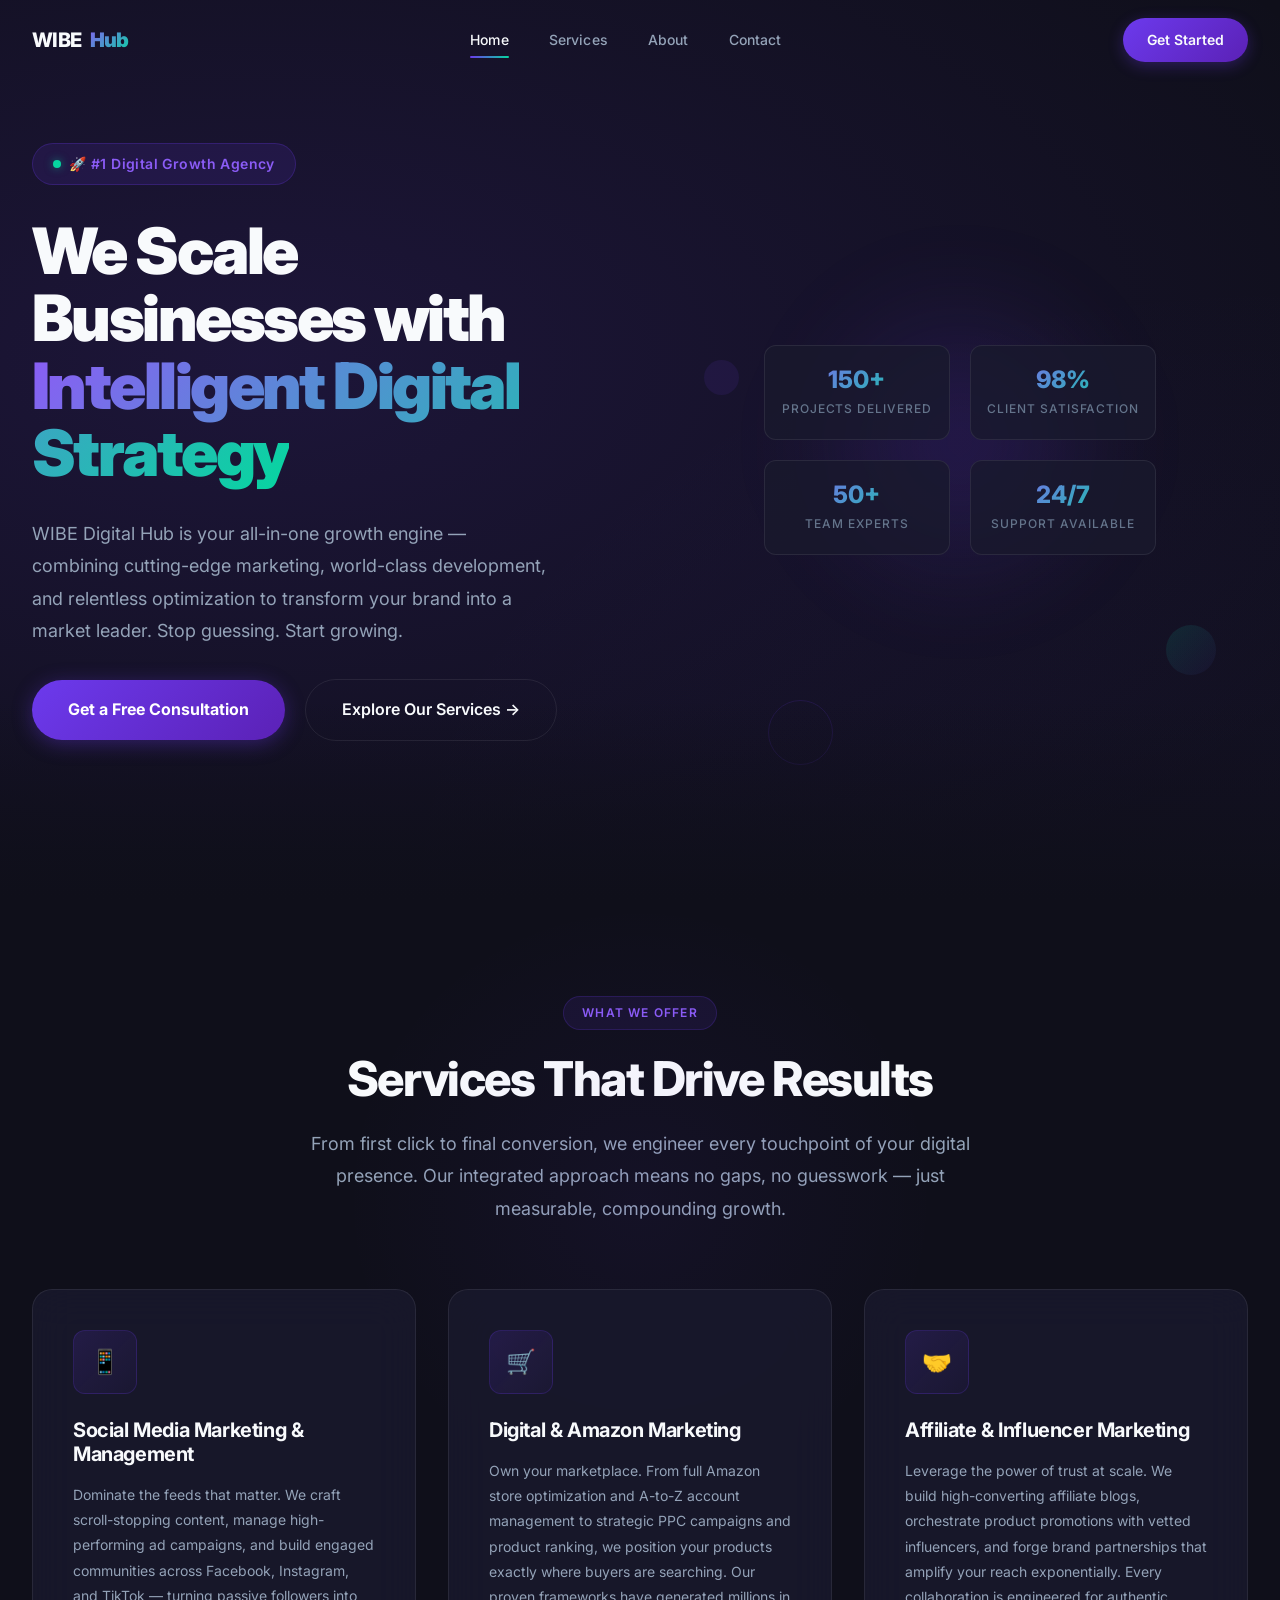
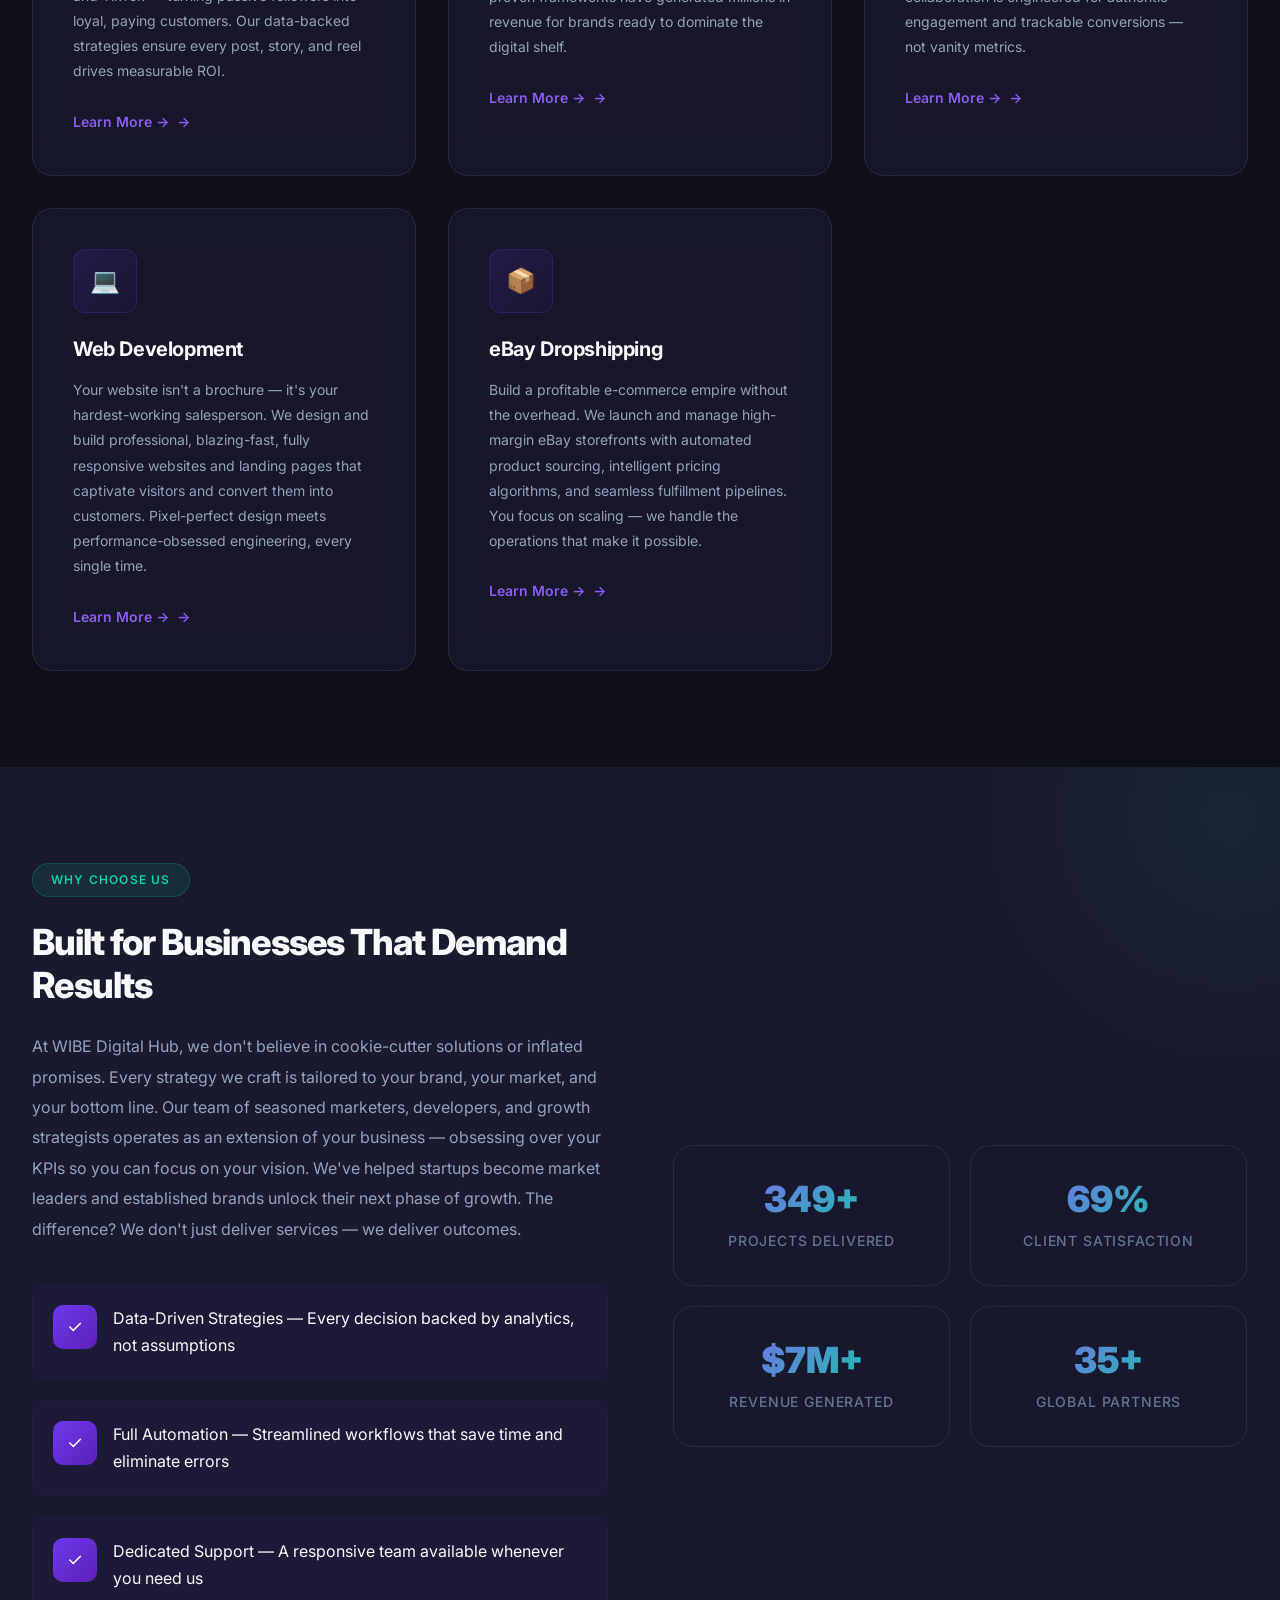
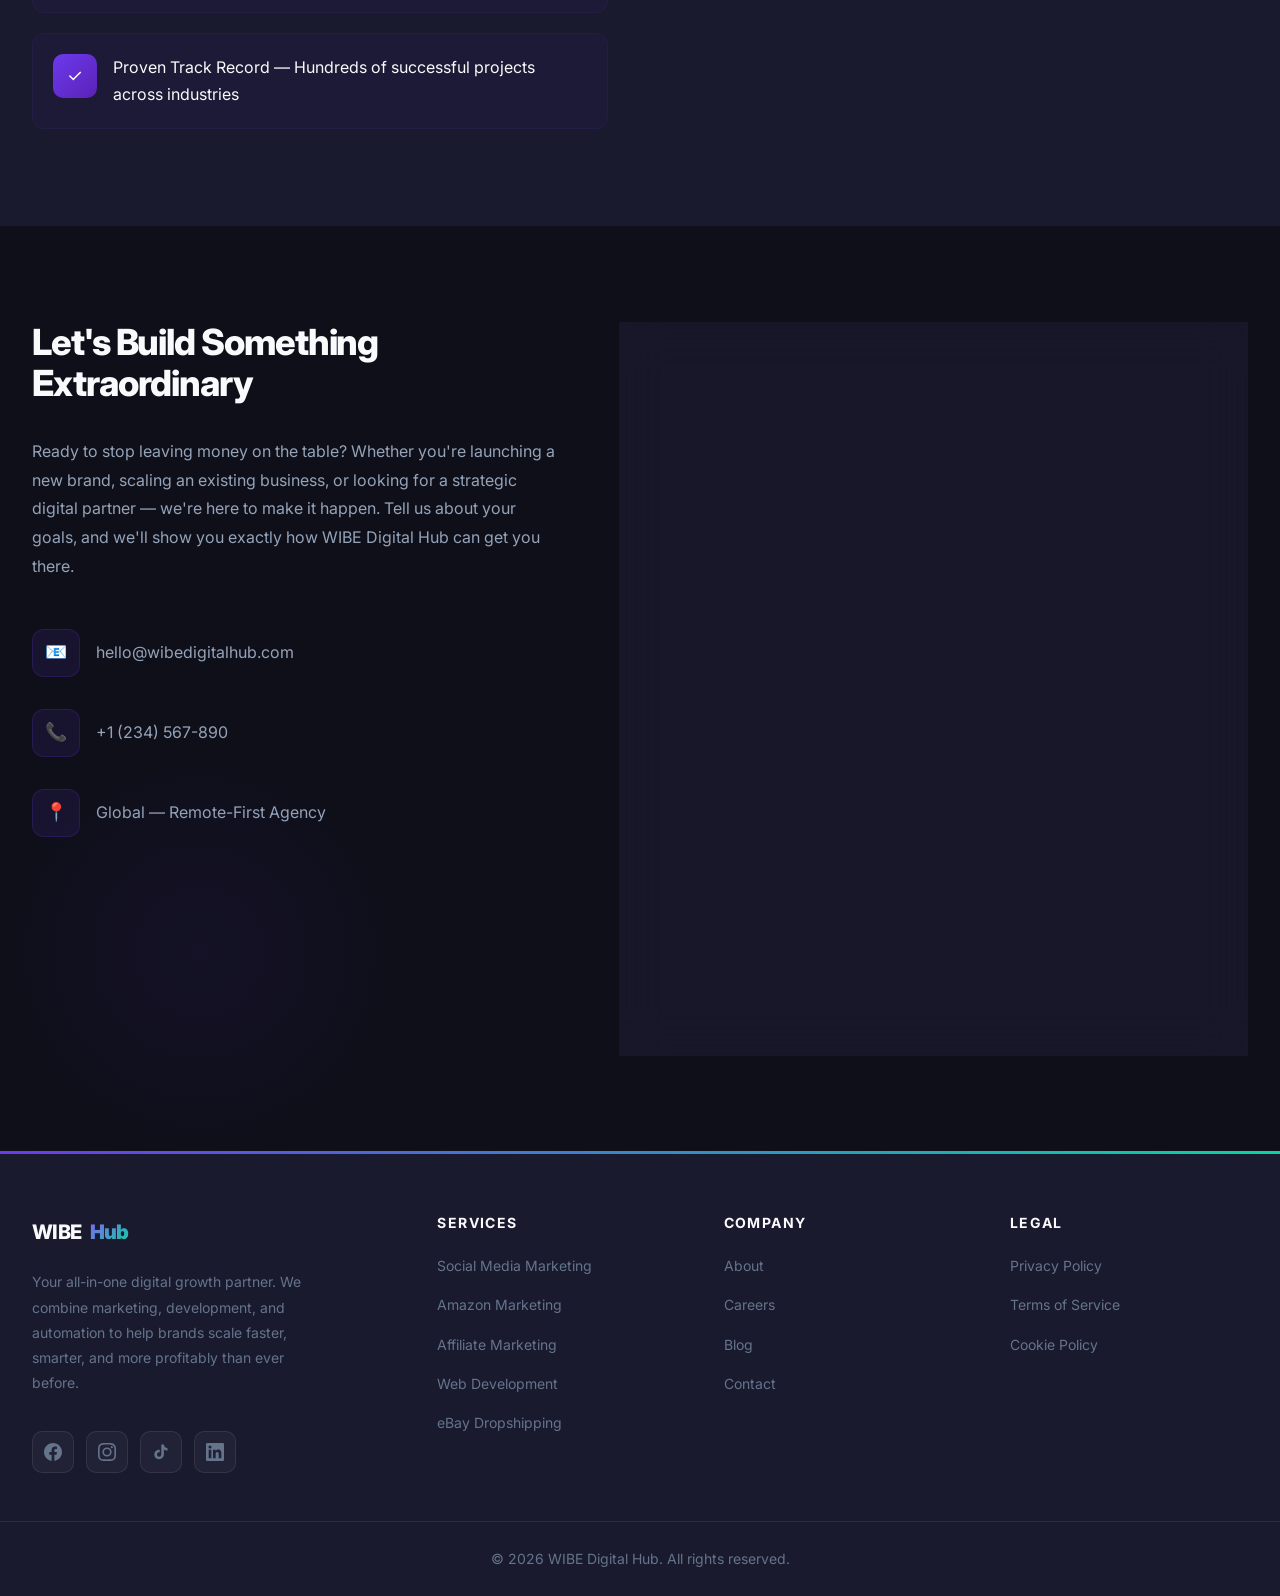
==== commit 9cd87567: "Update index.html" ====
--- a/index.html
+++ b/index.html
@@ -96,15 +96,15 @@
             <div class="hero-visual">
                 <div class="hero-stats">
                     <div class="stat-card">
-                        <div class="stat-number" data-target="150+">0+</div>
+                        <div class="stat-number" data-target="150+">100+</div>
                         <div class="stat-label">Projects Delivered</div>
                     </div>
                     <div class="stat-card">
-                        <div class="stat-number" data-target="98%">0%</div>
+                        <div class="stat-number" data-target="98%">90%</div>
                         <div class="stat-label">Client Satisfaction</div>
                     </div>
                     <div class="stat-card">
-                        <div class="stat-number" data-target="50+">0+</div>
+                        <div class="stat-number" data-target="50+">20+</div>
                         <div class="stat-label">Team Experts</div>
                     </div>
                     <div class="stat-card">
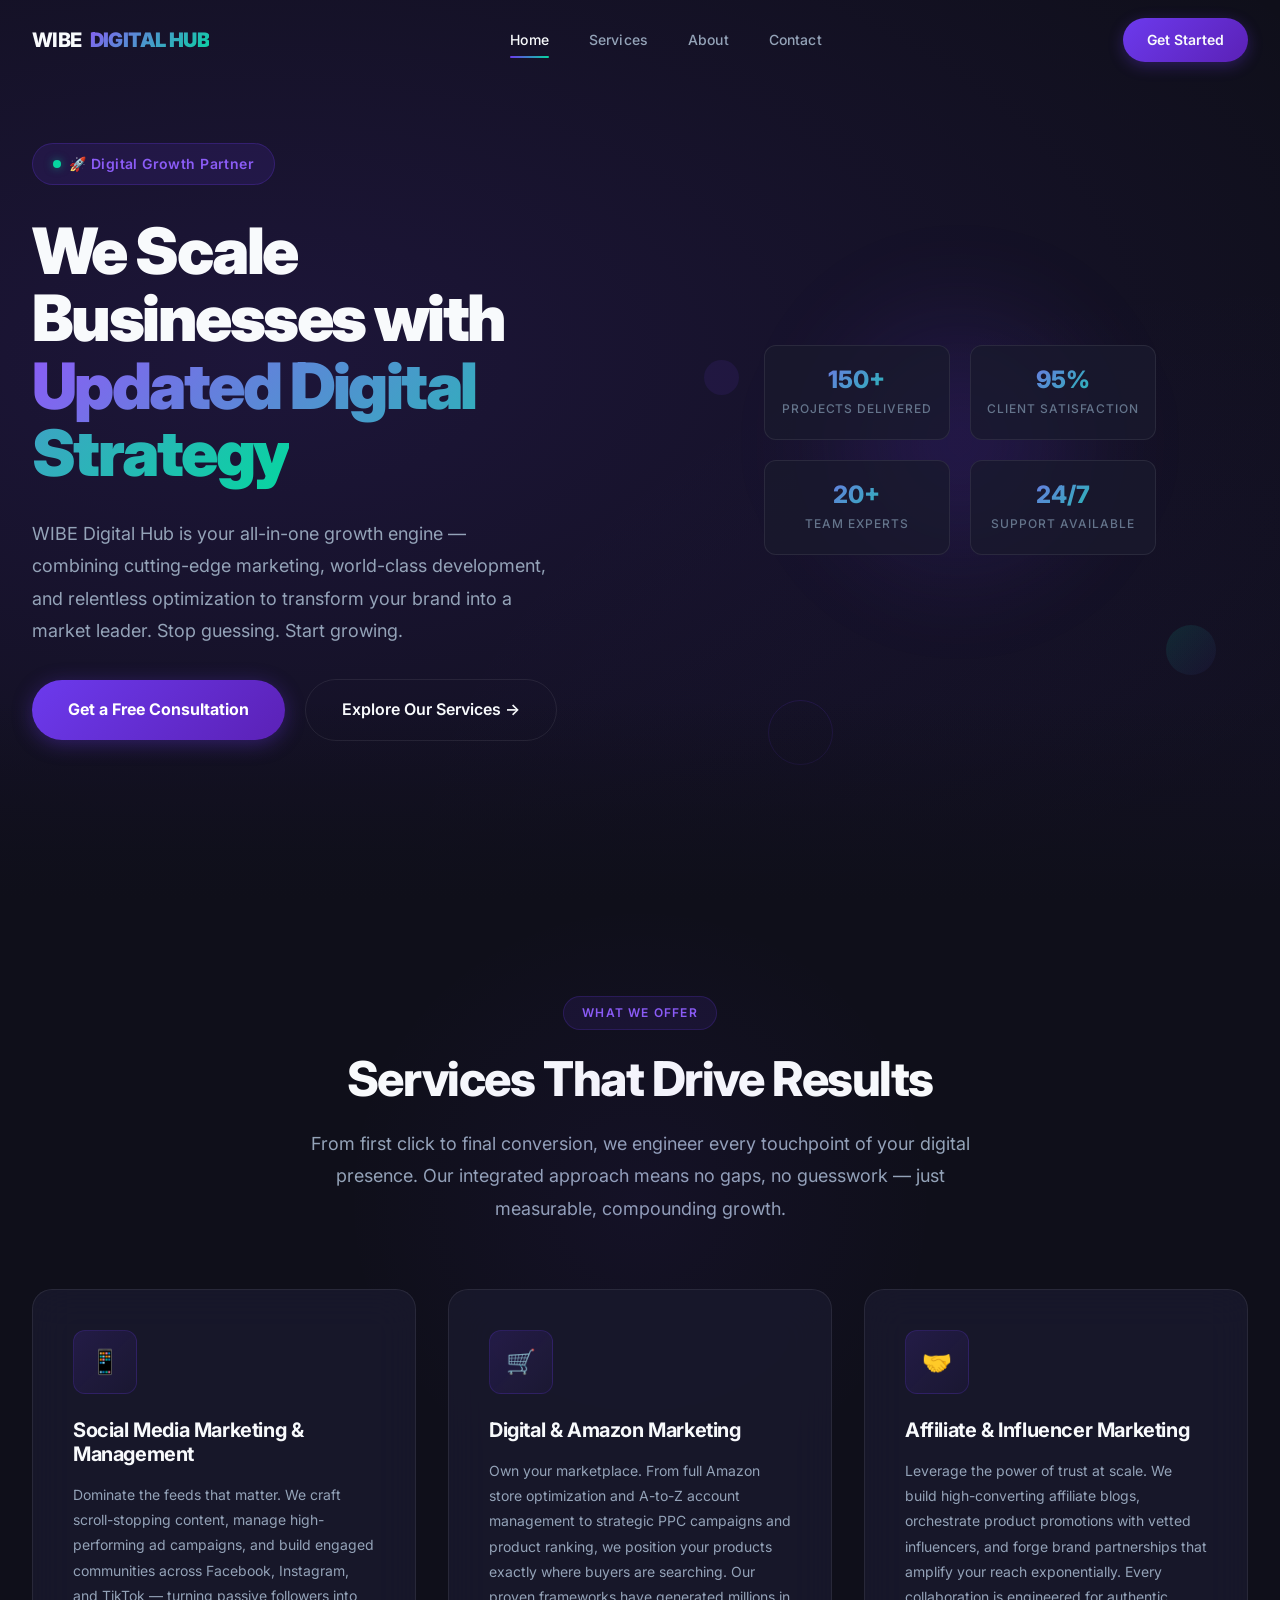
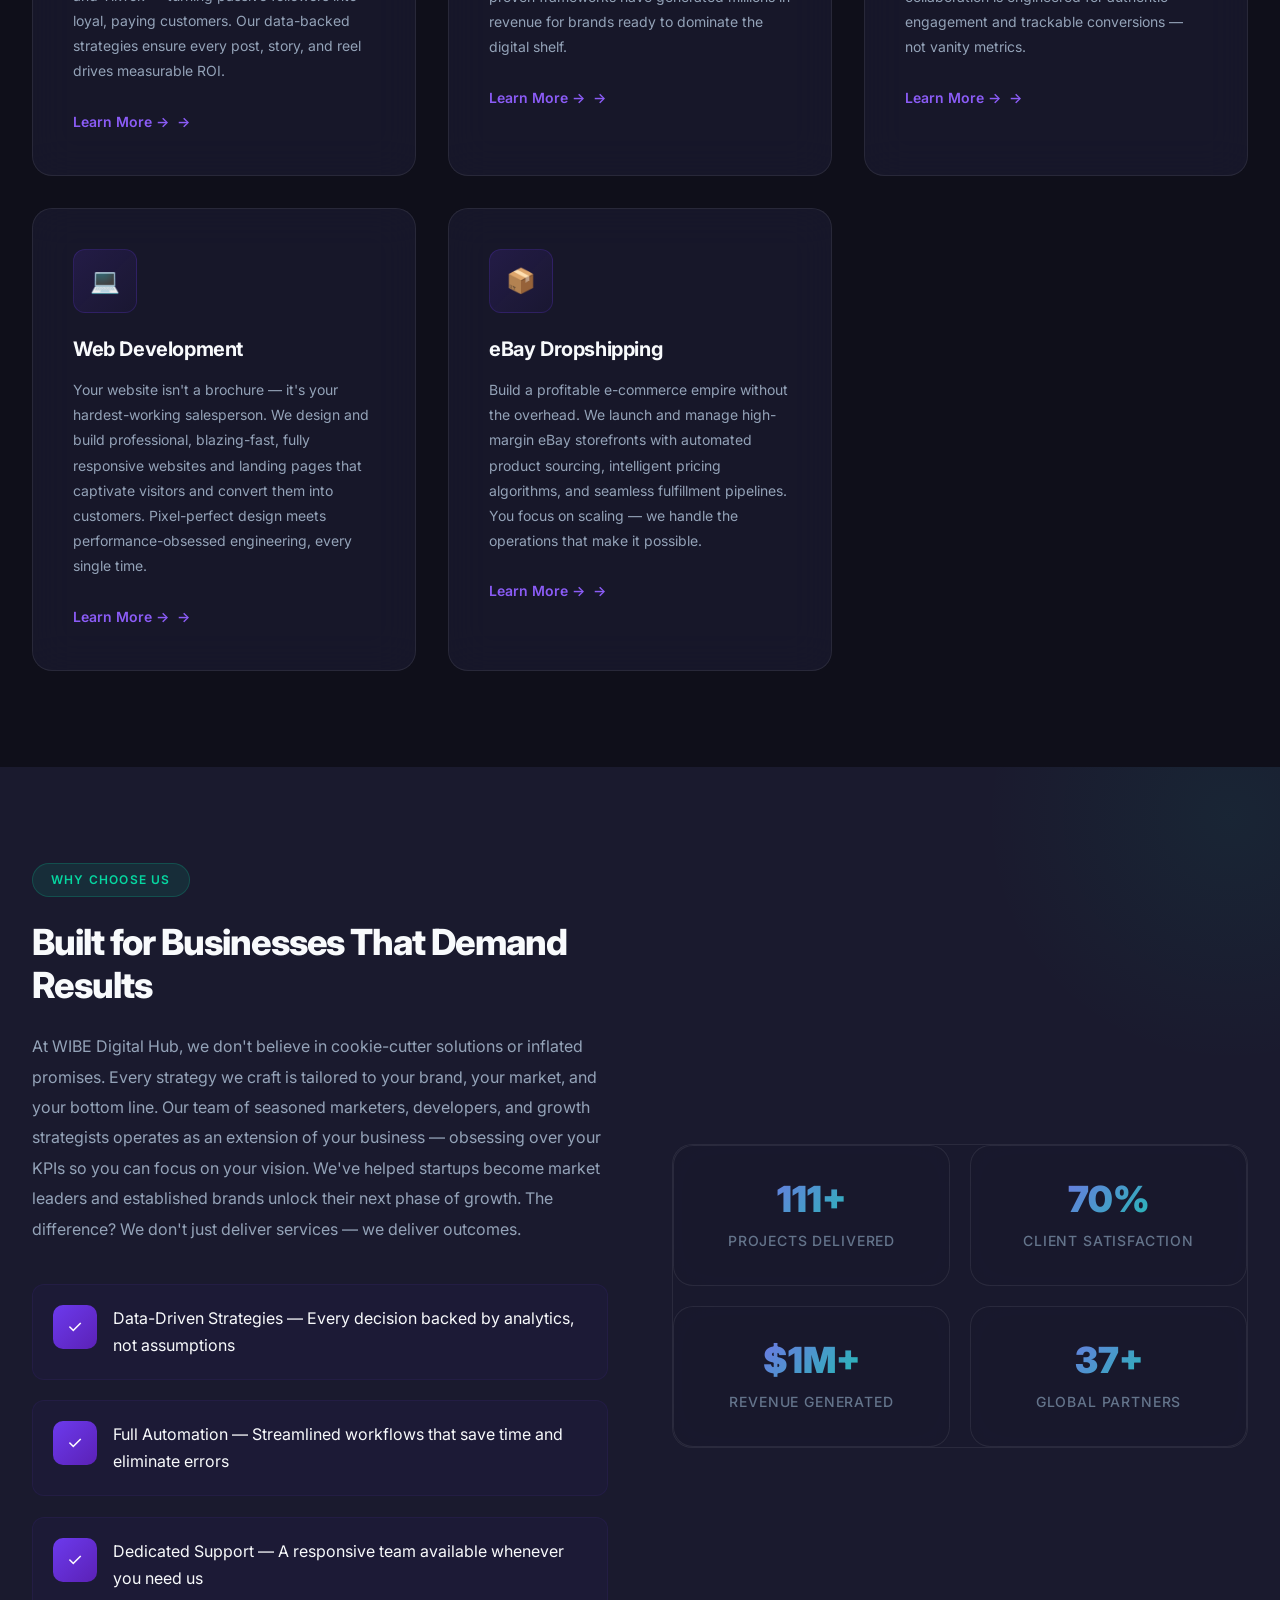
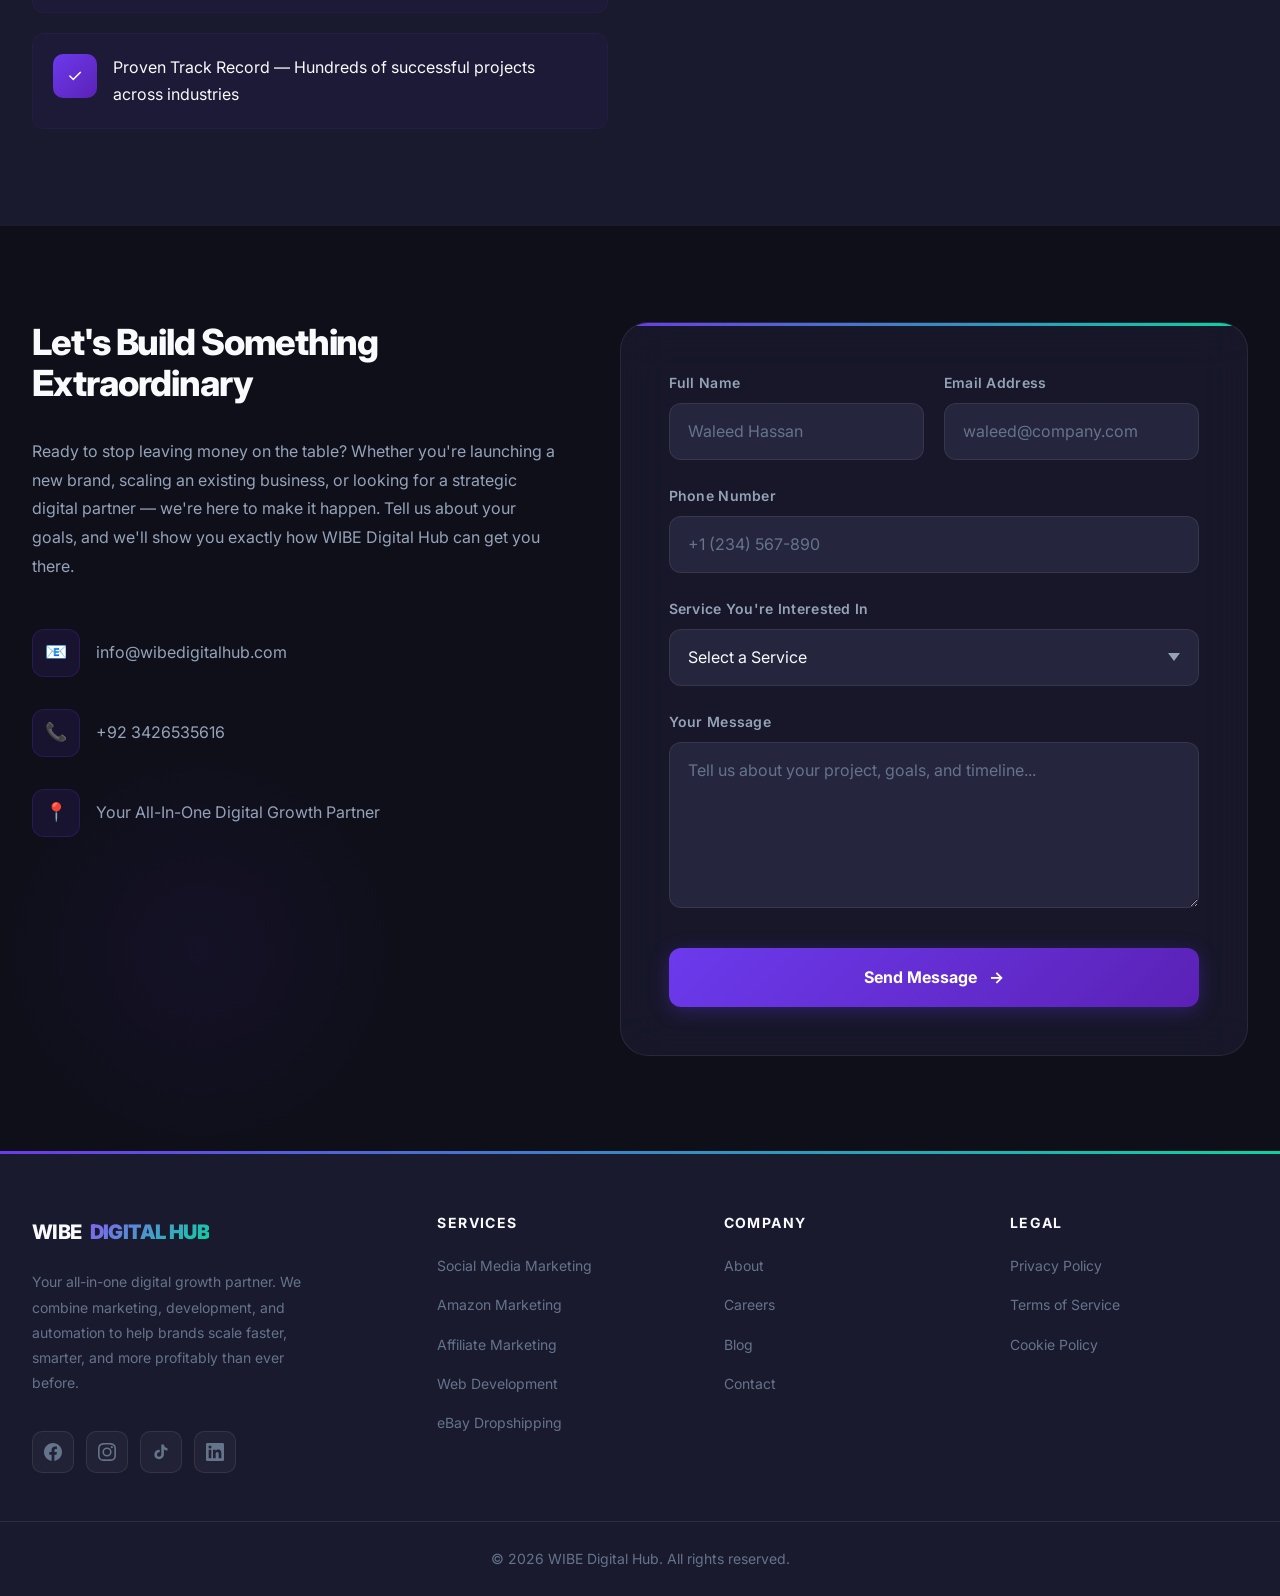
==== commit 42e60a9f: "Update index.html" ====
--- a/index.html
+++ b/index.html
@@ -41,7 +41,7 @@
     <!-- ============================== -->
     <nav class="navbar">
         <div class="nav-container">
-            <a href="#hero" class="nav-logo">WIBE<span>Hub</span></a>
+            <a href="#hero" class="nav-logo">WIBE<span>DIGITAL HUB</span></a>
 
             <ul class="nav-links">
                 <li><a href="#hero">Home</a></li>
@@ -77,10 +77,10 @@
     <section id="hero" class="hero">
         <div class="hero-container">
             <div class="hero-content">
-                <div class="hero-badge">🚀 #1 Digital Growth Agency</div>
+                <div class="hero-badge">🚀 Digital Growth Partner</div>
 
                 <h1 class="hero-title">
-                    We Scale Businesses with <span class="gradient-text">Intelligent Digital Strategy</span>
+                    We Scale Businesses with <span class="gradient-text">Updated Digital Strategy</span>
                 </h1>
 
                 <p class="hero-subtitle">
@@ -96,15 +96,15 @@
             <div class="hero-visual">
                 <div class="hero-stats">
                     <div class="stat-card">
-                        <div class="stat-number" data-target="150+">100+</div>
+                        <div class="stat-number" data-target="150+">0+</div>
                         <div class="stat-label">Projects Delivered</div>
                     </div>
                     <div class="stat-card">
-                        <div class="stat-number" data-target="98%">90%</div>
+                        <div class="stat-number" data-target="95%">0%</div>
                         <div class="stat-label">Client Satisfaction</div>
                     </div>
                     <div class="stat-card">
-                        <div class="stat-number" data-target="50+">20+</div>
+                        <div class="stat-number" data-target="20+">0+</div>
                         <div class="stat-label">Team Experts</div>
                     </div>
                     <div class="stat-card">
@@ -226,15 +226,15 @@
             <div class="about-visual">
                 <div class="about-metrics glass-card">
                     <div class="metric-card reveal">
-                        <div class="metric-number" data-target="500+">0+</div>
+                        <div class="metric-number" data-target="150+">0+</div>
                         <div class="metric-label">Projects Delivered</div>
                     </div>
                     <div class="metric-card reveal">
-                        <div class="metric-number" data-target="99%">0%</div>
+                        <div class="metric-number" data-target="95%">0%</div>
                         <div class="metric-label">Client Satisfaction</div>
                     </div>
                     <div class="metric-card reveal">
-                        <div class="metric-number" data-target="10M+">$0</div>
+                        <div class="metric-number" data-target="1M+">$0</div>
                         <div class="metric-label">Revenue Generated</div>
                     </div>
                     <div class="metric-card reveal">
@@ -262,15 +262,15 @@
                 <div class="contact-details">
                     <div class="contact-detail">
                         <span>📧</span>
-                        <a href="mailto:hello@wibedigitalhub.com">hello@wibedigitalhub.com</a>
+                        <a href="mailto:info@wibedigitalhub.com">info@wibedigitalhub.com</a>
                     </div>
                     <div class="contact-detail">
                         <span>📞</span>
-                        <a href="tel:+1234567890">+1 (234) 567-890</a>
+                        <a href="tel:+1234567890">+92 3426535616</a>
                     </div>
                     <div class="contact-detail">
                         <span>📍</span>
-                        <span>Global — Remote-First Agency</span>
+                        <span>Your All-In-One Digital Growth Partner</span>
                     </div>
                 </div>
             </div>
@@ -280,11 +280,11 @@
                     <div class="form-row">
                         <div class="form-group">
                             <label for="name">Full Name</label>
-                            <input type="text" id="name" name="name" placeholder="John Doe" required>
+                            <input type="text" id="name" name="name" placeholder="Waleed Hassan" required>
                         </div>
                         <div class="form-group">
                             <label for="email">Email Address</label>
-                            <input type="email" id="email" name="email" placeholder="john@company.com" required>
+                            <input type="email" id="email" name="email" placeholder="waleed@company.com" required>
                         </div>
                     </div>
 
@@ -330,21 +330,21 @@
 
                 <!-- Footer Brand -->
                 <div class="footer-brand">
-                    <a href="#hero" class="nav-logo">WIBE<span>Hub</span></a>
+                    <a href="#hero" class="nav-logo">WIBE<span>DIGITAL HUB</span></a>
                     <p>
                         Your all-in-one digital growth partner. We combine marketing, development, and automation to help brands scale faster, smarter, and more profitably than ever before.
                     </p>
                     <div class="social-links">
-                        <a href="#" aria-label="Facebook" target="_blank" rel="noopener noreferrer">
+                        <a href="https://www.facebook.com/WIBEDigitalHub" aria-label="Facebook" target="_blank" rel="noopener noreferrer">
                             <svg width="18" height="18" viewBox="0 0 24 24" fill="currentColor" xmlns="http://www.w3.org/2000/svg"><path d="M24 12.073c0-6.627-5.373-12-12-12s-12 5.373-12 12c0 5.99 4.388 10.954 10.125 11.854v-8.385H7.078v-3.47h3.047V9.43c0-3.007 1.792-4.669 4.533-4.669 1.312 0 2.686.235 2.686.235v2.953H15.83c-1.491 0-1.956.925-1.956 1.874v2.25h3.328l-.532 3.47h-2.796v8.385C19.612 23.027 24 18.062 24 12.073z"/></svg>
                         </a>
-                        <a href="#" aria-label="Instagram" target="_blank" rel="noopener noreferrer">
+                        <a href="https://www.instagram.com/wibedigitalhub" aria-label="Instagram" target="_blank" rel="noopener noreferrer">
                             <svg width="18" height="18" viewBox="0 0 24 24" fill="currentColor" xmlns="http://www.w3.org/2000/svg"><path d="M12 2.163c3.204 0 3.584.012 4.85.07 3.252.148 4.771 1.691 4.919 4.919.058 1.265.069 1.645.069 4.849 0 3.205-.012 3.584-.069 4.849-.149 3.225-1.664 4.771-4.919 4.919-1.266.058-1.644.07-4.85.07-3.204 0-3.584-.012-4.849-.07-3.26-.149-4.771-1.699-4.919-4.92-.058-1.265-.07-1.644-.07-4.849 0-3.204.013-3.583.07-4.849.149-3.227 1.664-4.771 4.919-4.919 1.266-.057 1.645-.069 4.849-.069zM12 0C8.741 0 8.333.014 7.053.072 2.695.272.273 2.69.073 7.052.014 8.333 0 8.741 0 12c0 3.259.014 3.668.072 4.948.2 4.358 2.618 6.78 6.98 6.98C8.333 23.986 8.741 24 12 24c3.259 0 3.668-.014 4.948-.072 4.354-.2 6.782-2.618 6.979-6.98.059-1.28.073-1.689.073-4.948 0-3.259-.014-3.667-.072-4.947-.196-4.354-2.617-6.78-6.979-6.98C15.668.014 15.259 0 12 0zm0 5.838a6.162 6.162 0 100 12.324 6.162 6.162 0 000-12.324zM12 16a4 4 0 110-8 4 4 0 010 8zm6.406-11.845a1.44 1.44 0 100 2.881 1.44 1.44 0 000-2.881z"/></svg>
                         </a>
                         <a href="#" aria-label="TikTok" target="_blank" rel="noopener noreferrer">
                             <svg width="18" height="18" viewBox="0 0 24 24" fill="currentColor" xmlns="http://www.w3.org/2000/svg"><path d="M19.59 6.69a4.83 4.83 0 01-3.77-4.25V2h-3.45v13.67a2.89 2.89 0 01-2.88 2.5 2.89 2.89 0 01-2.89-2.89 2.89 2.89 0 012.89-2.89c.28 0 .54.04.79.1v-3.5a6.37 6.37 0 00-.79-.05A6.34 6.34 0 003.15 15.2a6.34 6.34 0 0010.86 4.48 6.3 6.3 0 001.86-4.49V8.73a8.19 8.19 0 004.72 1.49v-3.4a4.85 4.85 0 01-1-.13z"/></svg>
                         </a>
-                        <a href="#" aria-label="LinkedIn" target="_blank" rel="noopener noreferrer">
+                        <a href="https://www.linkedin.com/company/wibeagency/" aria-label="LinkedIn" target="_blank" rel="noopener noreferrer">
                             <svg width="18" height="18" viewBox="0 0 24 24" fill="currentColor" xmlns="http://www.w3.org/2000/svg"><path d="M20.447 20.452h-3.554v-5.569c0-1.328-.027-3.037-1.852-3.037-1.853 0-2.136 1.445-2.136 2.939v5.667H9.351V9h3.414v1.561h.046c.477-.9 1.637-1.85 3.37-1.85 3.601 0 4.267 2.37 4.267 5.455v6.286zM5.337 7.433a2.062 2.062 0 01-2.063-2.065 2.064 2.064 0 112.063 2.065zm1.782 13.019H3.555V9h3.564v11.452zM22.225 0H1.771C.792 0 0 .774 0 1.729v20.542C0 23.227.792 24 1.771 24h20.451C23.2 24 24 23.227 24 22.271V1.729C24 .774 23.2 0 22.222 0h.003z"/></svg>
                         </a>
                     </div>
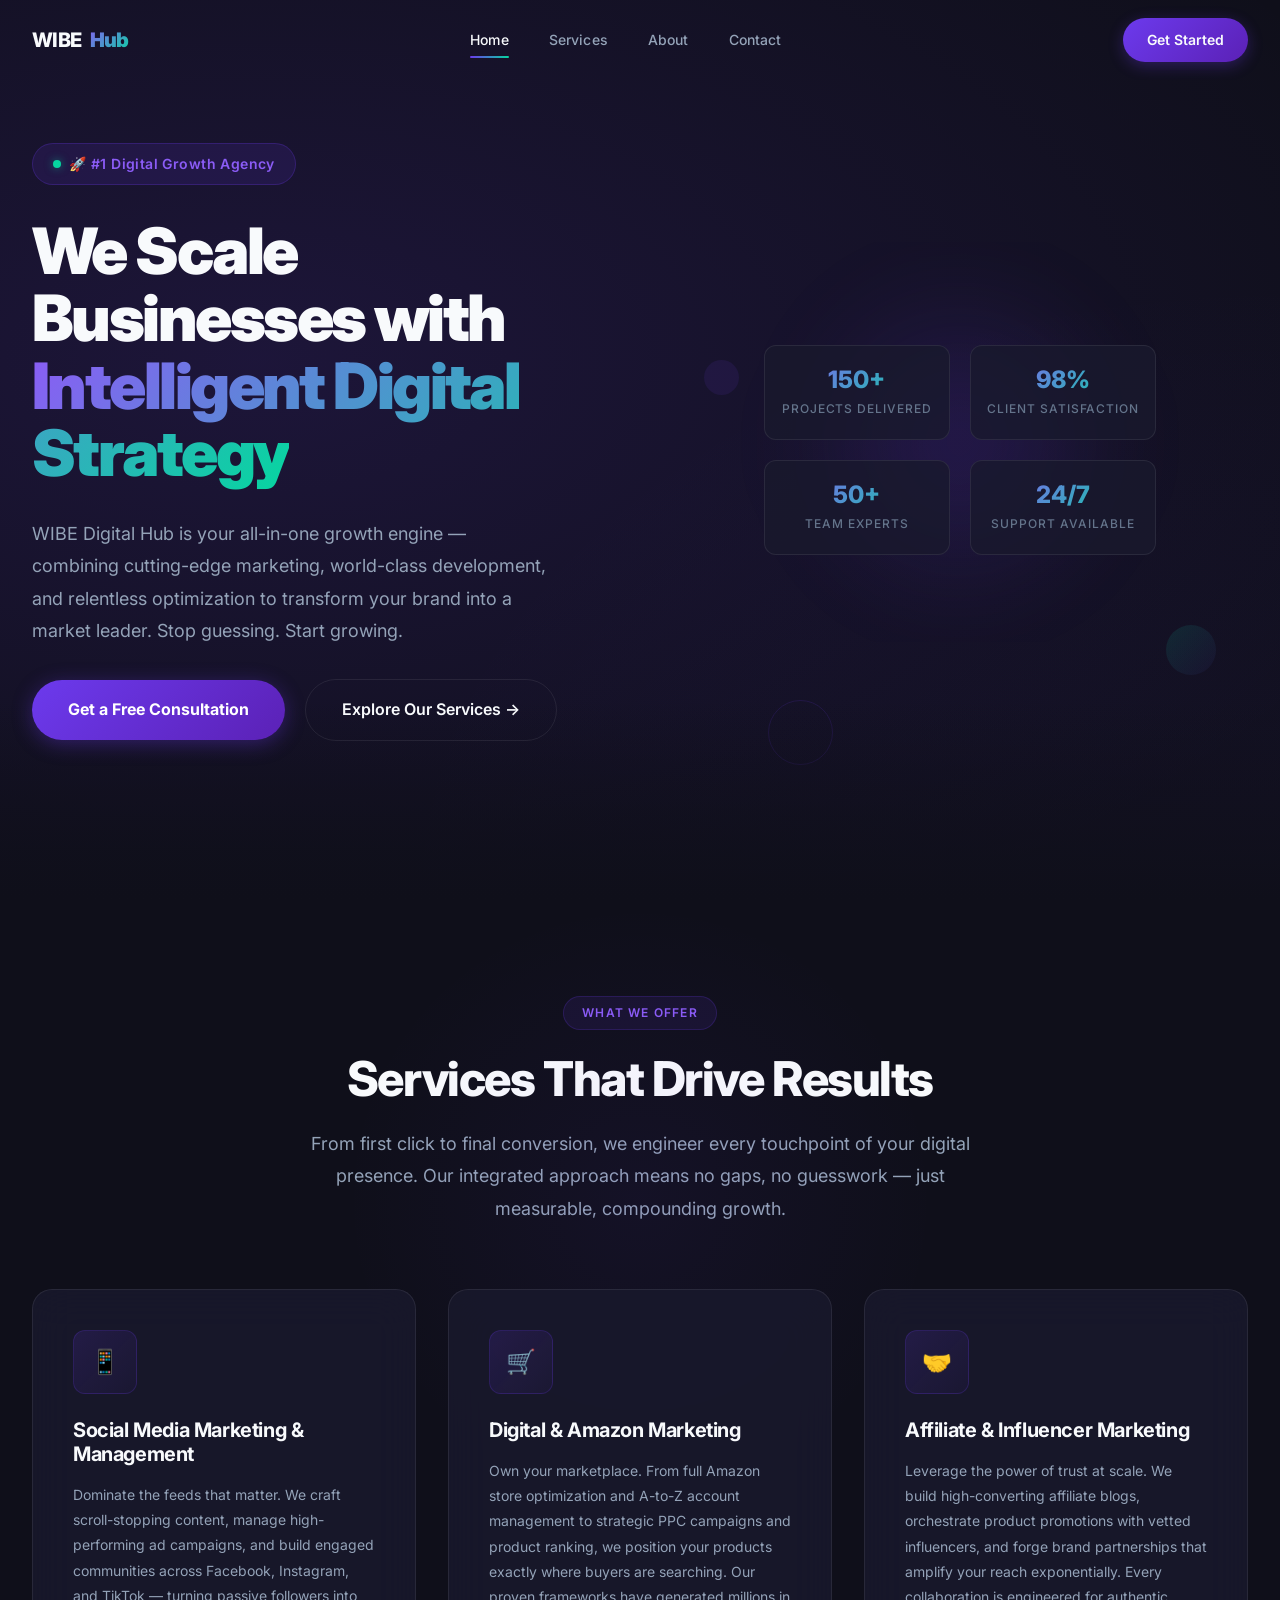
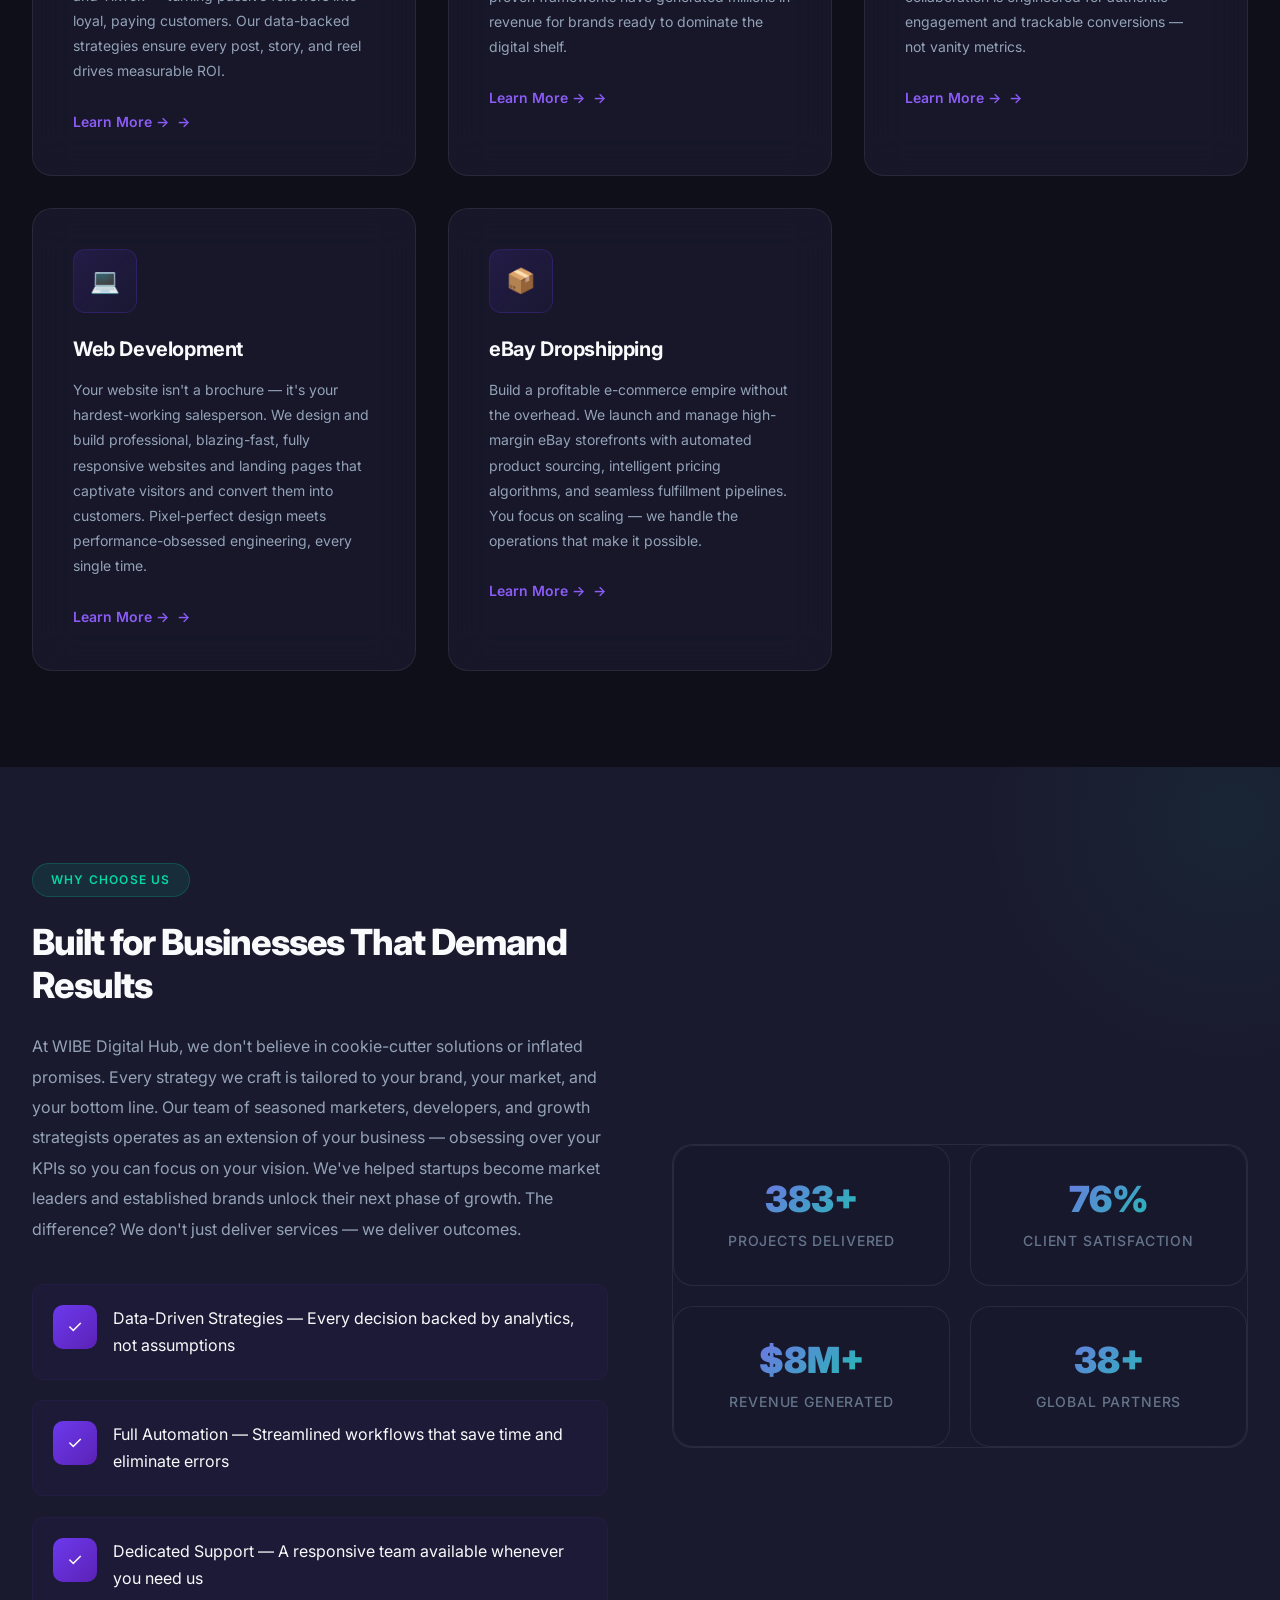
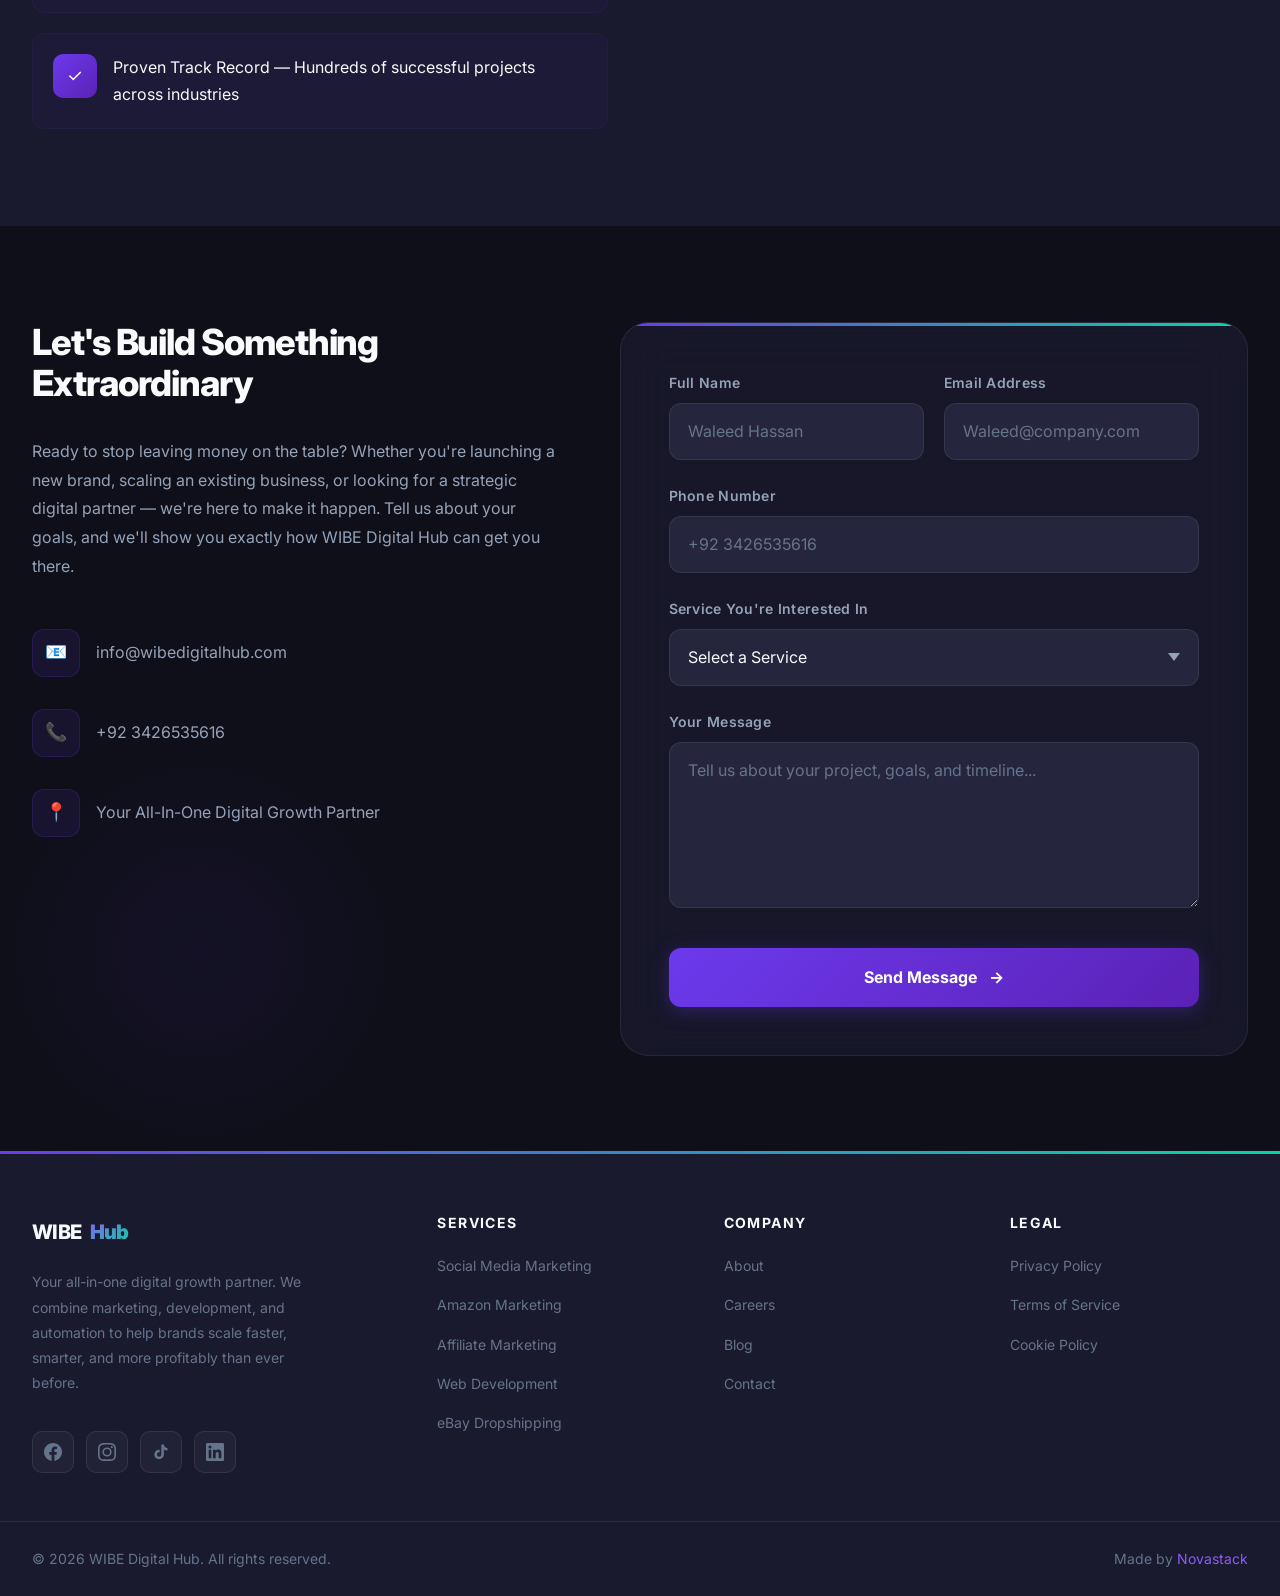
==== commit 13019d16: "Add files via upload" ====
--- a/index.html
+++ b/index.html
@@ -1,18 +1,22 @@
 <!DOCTYPE html>
 <html lang="en">
+
 <head>
     <meta charset="UTF-8">
     <meta name="viewport" content="width=device-width, initial-scale=1.0">
     <meta http-equiv="X-UA-Compatible" content="IE=edge">
 
     <title>WIBE Digital Hub | Your All-in-One Digital Growth Partner</title>
-    <meta name="description" content="WIBE Digital Hub is a full-service digital marketing agency specializing in social media management, Amazon marketing, web development, affiliate marketing, and eBay dropshipping. We scale brands with data-driven strategies that deliver real results.">
-    <meta name="keywords" content="digital marketing agency, social media marketing, Amazon marketing, web development, affiliate marketing, eBay dropshipping, digital growth partner">
+    <meta name="description"
+        content="WIBE Digital Hub is a full-service digital marketing agency specializing in social media management, Amazon marketing, web development, affiliate marketing, and eBay dropshipping. We scale brands with data-driven strategies that deliver real results.">
+    <meta name="keywords"
+        content="digital marketing agency, social media marketing, Amazon marketing, web development, affiliate marketing, eBay dropshipping, digital growth partner">
     <meta name="author" content="WIBE Digital Hub">
 
     <!-- Open Graph Meta Tags -->
     <meta property="og:title" content="WIBE Digital Hub | Your All-in-One Digital Growth Partner">
-    <meta property="og:description" content="We scale brands with data-driven digital strategies. Social media, Amazon marketing, web development, affiliate programs, and e-commerce solutions — all under one roof.">
+    <meta property="og:description"
+        content="We scale brands with data-driven digital strategies. Social media, Amazon marketing, web development, affiliate programs, and e-commerce solutions — all under one roof.">
     <meta property="og:type" content="website">
     <meta property="og:url" content="https://wibedigitalhub.com">
     <meta property="og:site_name" content="WIBE Digital Hub">
@@ -21,12 +25,14 @@
     <!-- Twitter Card Meta Tags -->
     <meta name="twitter:card" content="summary_large_image">
     <meta name="twitter:title" content="WIBE Digital Hub | Your All-in-One Digital Growth Partner">
-    <meta name="twitter:description" content="We scale brands with data-driven digital strategies. Social media, Amazon marketing, web development, affiliate programs, and e-commerce solutions — all under one roof.">
+    <meta name="twitter:description"
+        content="We scale brands with data-driven digital strategies. Social media, Amazon marketing, web development, affiliate programs, and e-commerce solutions — all under one roof.">
 
     <!-- Google Fonts -->
     <link rel="preconnect" href="https://fonts.googleapis.com">
     <link rel="preconnect" href="https://fonts.gstatic.com" crossorigin>
-    <link href="https://fonts.googleapis.com/css2?family=Inter:wght@300;400;500;600;700;800;900&display=swap" rel="stylesheet">
+    <link href="https://fonts.googleapis.com/css2?family=Inter:wght@300;400;500;600;700;800;900&display=swap"
+        rel="stylesheet">
 
     <!-- Stylesheet -->
     <link rel="stylesheet" href="css/styles.css">
@@ -34,6 +40,7 @@
     <!-- Script -->
     <script defer src="js/main.js"></script>
 </head>
+
 <body>
 
     <!-- ============================== -->
@@ -41,7 +48,7 @@
     <!-- ============================== -->
     <nav class="navbar">
         <div class="nav-container">
-            <a href="#hero" class="nav-logo">WIBE<span>DIGITAL HUB</span></a>
+            <a href="#hero" class="nav-logo">WIBE<span>Hub</span></a>
 
             <ul class="nav-links">
                 <li><a href="#hero">Home</a></li>
@@ -77,14 +84,16 @@
     <section id="hero" class="hero">
         <div class="hero-container">
             <div class="hero-content">
-                <div class="hero-badge">🚀 Digital Growth Partner</div>
+                <div class="hero-badge">🚀 #1 Digital Growth Agency</div>
 
                 <h1 class="hero-title">
-                    We Scale Businesses with <span class="gradient-text">Updated Digital Strategy</span>
+                    We Scale Businesses with <span class="gradient-text">Intelligent Digital Strategy</span>
                 </h1>
 
                 <p class="hero-subtitle">
-                    WIBE Digital Hub is your all-in-one growth engine — combining cutting-edge marketing, world-class development, and relentless optimization to transform your brand into a market leader. Stop guessing. Start growing.
+                    WIBE Digital Hub is your all-in-one growth engine — combining cutting-edge marketing, world-class
+                    development, and relentless optimization to transform your brand into a market leader. Stop
+                    guessing. Start growing.
                 </p>
 
                 <div class="hero-buttons">
@@ -100,11 +109,11 @@
                         <div class="stat-label">Projects Delivered</div>
                     </div>
                     <div class="stat-card">
-                        <div class="stat-number" data-target="95%">0%</div>
+                        <div class="stat-number" data-target="98%">0%</div>
                         <div class="stat-label">Client Satisfaction</div>
                     </div>
                     <div class="stat-card">
-                        <div class="stat-number" data-target="20+">0+</div>
+                        <div class="stat-number" data-target="50+">0+</div>
                         <div class="stat-label">Team Experts</div>
                     </div>
                     <div class="stat-card">
@@ -125,199 +134,223 @@
     <!-- SERVICES SECTION               -->
     <!-- ============================== -->
     <section id="services" class="services">
-      <div class="container">
-        <div class="section-header">
-            <span class="section-badge">What We Offer</span>
-            <h2 class="section-title">Services That Drive Results</h2>
-            <p class="section-subtitle">
-                From first click to final conversion, we engineer every touchpoint of your digital presence. Our integrated approach means no gaps, no guesswork — just measurable, compounding growth.
-            </p>
-        </div>
-
-        <div class="services-grid">
-
-            <!-- Service 1: Social Media Marketing -->
-            <div class="service-card glass-card reveal">
-                <div class="service-icon">📱</div>
-                <h3>Social Media Marketing &amp; Management</h3>
-                <p>
-                    Dominate the feeds that matter. We craft scroll-stopping content, manage high-performing ad campaigns, and build engaged communities across Facebook, Instagram, and TikTok — turning passive followers into loyal, paying customers. Our data-backed strategies ensure every post, story, and reel drives measurable ROI.
+        <div class="container">
+            <div class="section-header">
+                <span class="section-badge">What We Offer</span>
+                <h2 class="section-title">Services That Drive Results</h2>
+                <p class="section-subtitle">
+                    From first click to final conversion, we engineer every touchpoint of your digital presence. Our
+                    integrated approach means no gaps, no guesswork — just measurable, compounding growth.
                 </p>
-                <a href="#contact" class="learn-more">Learn More →</a>
-            </div>
-
-            <!-- Service 2: Digital & Amazon Marketing -->
-            <div class="service-card glass-card reveal">
-                <div class="service-icon">🛒</div>
-                <h3>Digital &amp; Amazon Marketing</h3>
-                <p>
-                    Own your marketplace. From full Amazon store optimization and A-to-Z account management to strategic PPC campaigns and product ranking, we position your products exactly where buyers are searching. Our proven frameworks have generated millions in revenue for brands ready to dominate the digital shelf.
-                </p>
-                <a href="#contact" class="learn-more">Learn More →</a>
-            </div>
-
-            <!-- Service 3: Affiliate & Influencer Marketing -->
-            <div class="service-card glass-card reveal">
-                <div class="service-icon">🤝</div>
-                <h3>Affiliate &amp; Influencer Marketing</h3>
-                <p>
-                    Leverage the power of trust at scale. We build high-converting affiliate blogs, orchestrate product promotions with vetted influencers, and forge brand partnerships that amplify your reach exponentially. Every collaboration is engineered for authentic engagement and trackable conversions — not vanity metrics.
-                </p>
-                <a href="#contact" class="learn-more">Learn More →</a>
-            </div>
-
-            <!-- Service 4: Web Development -->
-            <div class="service-card glass-card reveal">
-                <div class="service-icon">💻</div>
-                <h3>Web Development</h3>
-                <p>
-                    Your website isn't a brochure — it's your hardest-working salesperson. We design and build professional, blazing-fast, fully responsive websites and landing pages that captivate visitors and convert them into customers. Pixel-perfect design meets performance-obsessed engineering, every single time.
-                </p>
-                <a href="#contact" class="learn-more">Learn More →</a>
-            </div>
-
-            <!-- Service 5: eBay Dropshipping -->
-            <div class="service-card glass-card reveal">
-                <div class="service-icon">📦</div>
-                <h3>eBay Dropshipping</h3>
-                <p>
-                    Build a profitable e-commerce empire without the overhead. We launch and manage high-margin eBay storefronts with automated product sourcing, intelligent pricing algorithms, and seamless fulfillment pipelines. You focus on scaling — we handle the operations that make it possible.
-                </p>
-                <a href="#contact" class="learn-more">Learn More →</a>
-            </div>
-
-        </div>
-      </div>
+            </div>
+
+            <div class="services-grid">
+
+                <!-- Service 1: Social Media Marketing -->
+                <div class="service-card glass-card reveal">
+                    <div class="service-icon">📱</div>
+                    <h3>Social Media Marketing &amp; Management</h3>
+                    <p>
+                        Dominate the feeds that matter. We craft scroll-stopping content, manage high-performing ad
+                        campaigns, and build engaged communities across Facebook, Instagram, and TikTok — turning
+                        passive followers into loyal, paying customers. Our data-backed strategies ensure every post,
+                        story, and reel drives measurable ROI.
+                    </p>
+                    <a href="#contact" class="learn-more">Learn More →</a>
+                </div>
+
+                <!-- Service 2: Digital & Amazon Marketing -->
+                <div class="service-card glass-card reveal">
+                    <div class="service-icon">🛒</div>
+                    <h3>Digital &amp; Amazon Marketing</h3>
+                    <p>
+                        Own your marketplace. From full Amazon store optimization and A-to-Z account management to
+                        strategic PPC campaigns and product ranking, we position your products exactly where buyers are
+                        searching. Our proven frameworks have generated millions in revenue for brands ready to dominate
+                        the digital shelf.
+                    </p>
+                    <a href="#contact" class="learn-more">Learn More →</a>
+                </div>
+
+                <!-- Service 3: Affiliate & Influencer Marketing -->
+                <div class="service-card glass-card reveal">
+                    <div class="service-icon">🤝</div>
+                    <h3>Affiliate &amp; Influencer Marketing</h3>
+                    <p>
+                        Leverage the power of trust at scale. We build high-converting affiliate blogs, orchestrate
+                        product promotions with vetted influencers, and forge brand partnerships that amplify your reach
+                        exponentially. Every collaboration is engineered for authentic engagement and trackable
+                        conversions — not vanity metrics.
+                    </p>
+                    <a href="#contact" class="learn-more">Learn More →</a>
+                </div>
+
+                <!-- Service 4: Web Development -->
+                <div class="service-card glass-card reveal">
+                    <div class="service-icon">💻</div>
+                    <h3>Web Development</h3>
+                    <p>
+                        Your website isn't a brochure — it's your hardest-working salesperson. We design and build
+                        professional, blazing-fast, fully responsive websites and landing pages that captivate visitors
+                        and convert them into customers. Pixel-perfect design meets performance-obsessed engineering,
+                        every single time.
+                    </p>
+                    <a href="#contact" class="learn-more">Learn More →</a>
+                </div>
+
+                <!-- Service 5: eBay Dropshipping -->
+                <div class="service-card glass-card reveal">
+                    <div class="service-icon">📦</div>
+                    <h3>eBay Dropshipping</h3>
+                    <p>
+                        Build a profitable e-commerce empire without the overhead. We launch and manage high-margin eBay
+                        storefronts with automated product sourcing, intelligent pricing algorithms, and seamless
+                        fulfillment pipelines. You focus on scaling — we handle the operations that make it possible.
+                    </p>
+                    <a href="#contact" class="learn-more">Learn More →</a>
+                </div>
+
+            </div>
+        </div>
     </section>
 
     <!-- ============================== -->
     <!-- ABOUT SECTION                  -->
     <!-- ============================== -->
     <section id="about" class="about">
-      <div class="container">
-        <div class="about-container">
-            <div class="about-content">
-                <span class="about-tag">Why Choose Us</span>
-                <h2 class="about-title">Built for Businesses That Demand Results</h2>
-                <p class="about-description">
-                    At WIBE Digital Hub, we don't believe in cookie-cutter solutions or inflated promises. Every strategy we craft is tailored to your brand, your market, and your bottom line. Our team of seasoned marketers, developers, and growth strategists operates as an extension of your business — obsessing over your KPIs so you can focus on your vision. We've helped startups become market leaders and established brands unlock their next phase of growth. The difference? We don't just deliver services — we deliver outcomes.
-                </p>
-
-                <div class="about-features">
-                    <div class="feature-item reveal">
-                        <span class="feature-icon">✓</span>
-                        <span>Data-Driven Strategies — Every decision backed by analytics, not assumptions</span>
-                    </div>
-                    <div class="feature-item reveal">
-                        <span class="feature-icon">✓</span>
-                        <span>Full Automation — Streamlined workflows that save time and eliminate errors</span>
-                    </div>
-                    <div class="feature-item reveal">
-                        <span class="feature-icon">✓</span>
-                        <span>Dedicated Support — A responsive team available whenever you need us</span>
-                    </div>
-                    <div class="feature-item reveal">
-                        <span class="feature-icon">✓</span>
-                        <span>Proven Track Record — Hundreds of successful projects across industries</span>
-                    </div>
-                </div>
-            </div>
-
-            <div class="about-visual">
-                <div class="about-metrics glass-card">
-                    <div class="metric-card reveal">
-                        <div class="metric-number" data-target="150+">0+</div>
-                        <div class="metric-label">Projects Delivered</div>
-                    </div>
-                    <div class="metric-card reveal">
-                        <div class="metric-number" data-target="95%">0%</div>
-                        <div class="metric-label">Client Satisfaction</div>
-                    </div>
-                    <div class="metric-card reveal">
-                        <div class="metric-number" data-target="1M+">$0</div>
-                        <div class="metric-label">Revenue Generated</div>
-                    </div>
-                    <div class="metric-card reveal">
-                        <div class="metric-number" data-target="50+">0+</div>
-                        <div class="metric-label">Global Partners</div>
-                    </div>
-                </div>
-            </div>
-        </div>
-      </div>
+        <div class="container">
+            <div class="about-container">
+                <div class="about-content">
+                    <span class="about-tag">Why Choose Us</span>
+                    <h2 class="about-title">Built for Businesses That Demand Results</h2>
+                    <p class="about-description">
+                        At WIBE Digital Hub, we don't believe in cookie-cutter solutions or inflated promises. Every
+                        strategy we craft is tailored to your brand, your market, and your bottom line. Our team of
+                        seasoned marketers, developers, and growth strategists operates as an extension of your business
+                        — obsessing over your KPIs so you can focus on your vision. We've helped startups become market
+                        leaders and established brands unlock their next phase of growth. The difference? We don't just
+                        deliver services — we deliver outcomes.
+                    </p>
+
+                    <div class="about-features">
+                        <div class="feature-item reveal">
+                            <span class="feature-icon">✓</span>
+                            <span>Data-Driven Strategies — Every decision backed by analytics, not assumptions</span>
+                        </div>
+                        <div class="feature-item reveal">
+                            <span class="feature-icon">✓</span>
+                            <span>Full Automation — Streamlined workflows that save time and eliminate errors</span>
+                        </div>
+                        <div class="feature-item reveal">
+                            <span class="feature-icon">✓</span>
+                            <span>Dedicated Support — A responsive team available whenever you need us</span>
+                        </div>
+                        <div class="feature-item reveal">
+                            <span class="feature-icon">✓</span>
+                            <span>Proven Track Record — Hundreds of successful projects across industries</span>
+                        </div>
+                    </div>
+                </div>
+
+                <div class="about-visual">
+                    <div class="about-metrics glass-card">
+                        <div class="metric-card reveal">
+                            <div class="metric-number" data-target="500+">0+</div>
+                            <div class="metric-label">Projects Delivered</div>
+                        </div>
+                        <div class="metric-card reveal">
+                            <div class="metric-number" data-target="99%">0%</div>
+                            <div class="metric-label">Client Satisfaction</div>
+                        </div>
+                        <div class="metric-card reveal">
+                            <div class="metric-number" data-target="10M+">$0</div>
+                            <div class="metric-label">Revenue Generated</div>
+                        </div>
+                        <div class="metric-card reveal">
+                            <div class="metric-number" data-target="50+">0+</div>
+                            <div class="metric-label">Global Partners</div>
+                        </div>
+                    </div>
+                </div>
+            </div>
+        </div>
     </section>
 
     <!-- ============================== -->
     <!-- CONTACT SECTION                -->
     <!-- ============================== -->
     <section id="contact" class="contact reveal">
-      <div class="container">
-        <div class="contact-container">
-            <div class="contact-info">
-                <h3>Let's Build Something Extraordinary</h3>
-                <p>
-                    Ready to stop leaving money on the table? Whether you're launching a new brand, scaling an existing business, or looking for a strategic digital partner — we're here to make it happen. Tell us about your goals, and we'll show you exactly how WIBE Digital Hub can get you there.
-                </p>
-
-                <div class="contact-details">
-                    <div class="contact-detail">
-                        <span>📧</span>
-                        <a href="mailto:info@wibedigitalhub.com">info@wibedigitalhub.com</a>
-                    </div>
-                    <div class="contact-detail">
-                        <span>📞</span>
-                        <a href="tel:+1234567890">+92 3426535616</a>
-                    </div>
-                    <div class="contact-detail">
-                        <span>📍</span>
-                        <span>Your All-In-One Digital Growth Partner</span>
-                    </div>
-                </div>
-            </div>
-
-            <div class="contact-form-wrapper">
-                <form class="contact-form" action="#" method="POST">
-                    <div class="form-row">
+        <div class="container">
+            <div class="contact-container">
+                <div class="contact-info">
+                    <h3>Let's Build Something Extraordinary</h3>
+                    <p>
+                        Ready to stop leaving money on the table? Whether you're launching a new brand, scaling an
+                        existing business, or looking for a strategic digital partner — we're here to make it happen.
+                        Tell us about your goals, and we'll show you exactly how WIBE Digital Hub can get you there.
+                    </p>
+
+                    <div class="contact-details">
+                        <div class="contact-detail">
+                            <span>📧</span>
+                            <a href="mailto:info@wibedigitalhub.com">info@wibedigitalhub.com</a>
+                        </div>
+                        <div class="contact-detail">
+                            <span>📞</span>
+                            <a href="tel:+92 3426535616">+92 3426535616</a>
+                        </div>
+                        <div class="contact-detail">
+                            <span>📍</span>
+                            <span>Your All-In-One Digital Growth Partner</span>
+                        </div>
+                    </div>
+                </div>
+
+                <div class="contact-form-wrapper">
+                    <form class="contact-form" action="#" method="POST">
+                        <div class="form-row">
+                            <div class="form-group">
+                                <label for="name">Full Name</label>
+                                <input type="text" id="name" name="name" placeholder="Waleed Hassan" required>
+                            </div>
+                            <div class="form-group">
+                                <label for="email">Email Address</label>
+                                <input type="email" id="email" name="email" placeholder="Waleed@company.com" required>
+                            </div>
+                        </div>
+
                         <div class="form-group">
-                            <label for="name">Full Name</label>
-                            <input type="text" id="name" name="name" placeholder="Waleed Hassan" required>
-                        </div>
+                            <label for="phone">Phone Number</label>
+                            <input type="tel" id="phone" name="phone" placeholder="+92 3426535616">
+                        </div>
+
                         <div class="form-group">
-                            <label for="email">Email Address</label>
-                            <input type="email" id="email" name="email" placeholder="waleed@company.com" required>
-                        </div>
-                    </div>
-
-                    <div class="form-group">
-                        <label for="phone">Phone Number</label>
-                        <input type="tel" id="phone" name="phone" placeholder="+1 (234) 567-890">
-                    </div>
-
-                    <div class="form-group">
-                        <label for="service">Service You're Interested In</label>
-                        <select id="service" name="service" required>
-                            <option value="" disabled selected>Select a Service</option>
-                            <option value="social-media-marketing">Social Media Marketing &amp; Management</option>
-                            <option value="digital-amazon-marketing">Digital &amp; Amazon Marketing</option>
-                            <option value="affiliate-influencer-marketing">Affiliate &amp; Influencer Marketing</option>
-                            <option value="web-development">Web Development</option>
-                            <option value="ebay-dropshipping">eBay Dropshipping</option>
-                        </select>
-                    </div>
-
-                    <div class="form-group">
-                        <label for="message">Your Message</label>
-                        <textarea id="message" name="message" rows="5" placeholder="Tell us about your project, goals, and timeline..." required></textarea>
-                    </div>
-
-                    <button type="submit" class="submit-btn">
-                        <span class="btn-text">Send Message</span>
-                        <span class="btn-icon">→</span>
-                    </button>
-                </form>
-            </div>
-        </div>
-      </div>
+                            <label for="service">Service You're Interested In</label>
+                            <select id="service" name="service" required>
+                                <option value="" disabled selected>Select a Service</option>
+                                <option value="social-media-marketing">Social Media Marketing &amp; Management</option>
+                                <option value="digital-amazon-marketing">Digital &amp; Amazon Marketing</option>
+                                <option value="affiliate-influencer-marketing">Affiliate &amp; Influencer Marketing
+                                </option>
+                                <option value="web-development">Web Development</option>
+                                <option value="ebay-dropshipping">eBay Dropshipping</option>
+                            </select>
+                        </div>
+
+                        <div class="form-group">
+                            <label for="message">Your Message</label>
+                            <textarea id="message" name="message" rows="5"
+                                placeholder="Tell us about your project, goals, and timeline..." required></textarea>
+                        </div>
+
+                        <button type="submit" class="submit-btn">
+                            <span class="btn-text">Send Message</span>
+                            <span class="btn-icon">→</span>
+                        </button>
+                    </form>
+                </div>
+            </div>
+        </div>
     </section>
 
     <!-- ============================== -->
@@ -325,74 +358,94 @@
     <!-- ============================== -->
     <footer class="footer">
         <div class="footer-top">
-          <div class="container">
-            <div class="footer-grid">
-
-                <!-- Footer Brand -->
-                <div class="footer-brand">
-                    <a href="#hero" class="nav-logo">WIBE<span>DIGITAL HUB</span></a>
-                    <p>
-                        Your all-in-one digital growth partner. We combine marketing, development, and automation to help brands scale faster, smarter, and more profitably than ever before.
-                    </p>
-                    <div class="social-links">
-                        <a href="https://www.facebook.com/WIBEDigitalHub" aria-label="Facebook" target="_blank" rel="noopener noreferrer">
-                            <svg width="18" height="18" viewBox="0 0 24 24" fill="currentColor" xmlns="http://www.w3.org/2000/svg"><path d="M24 12.073c0-6.627-5.373-12-12-12s-12 5.373-12 12c0 5.99 4.388 10.954 10.125 11.854v-8.385H7.078v-3.47h3.047V9.43c0-3.007 1.792-4.669 4.533-4.669 1.312 0 2.686.235 2.686.235v2.953H15.83c-1.491 0-1.956.925-1.956 1.874v2.25h3.328l-.532 3.47h-2.796v8.385C19.612 23.027 24 18.062 24 12.073z"/></svg>
-                        </a>
-                        <a href="https://www.instagram.com/wibedigitalhub" aria-label="Instagram" target="_blank" rel="noopener noreferrer">
-                            <svg width="18" height="18" viewBox="0 0 24 24" fill="currentColor" xmlns="http://www.w3.org/2000/svg"><path d="M12 2.163c3.204 0 3.584.012 4.85.07 3.252.148 4.771 1.691 4.919 4.919.058 1.265.069 1.645.069 4.849 0 3.205-.012 3.584-.069 4.849-.149 3.225-1.664 4.771-4.919 4.919-1.266.058-1.644.07-4.85.07-3.204 0-3.584-.012-4.849-.07-3.26-.149-4.771-1.699-4.919-4.92-.058-1.265-.07-1.644-.07-4.849 0-3.204.013-3.583.07-4.849.149-3.227 1.664-4.771 4.919-4.919 1.266-.057 1.645-.069 4.849-.069zM12 0C8.741 0 8.333.014 7.053.072 2.695.272.273 2.69.073 7.052.014 8.333 0 8.741 0 12c0 3.259.014 3.668.072 4.948.2 4.358 2.618 6.78 6.98 6.98C8.333 23.986 8.741 24 12 24c3.259 0 3.668-.014 4.948-.072 4.354-.2 6.782-2.618 6.979-6.98.059-1.28.073-1.689.073-4.948 0-3.259-.014-3.667-.072-4.947-.196-4.354-2.617-6.78-6.979-6.98C15.668.014 15.259 0 12 0zm0 5.838a6.162 6.162 0 100 12.324 6.162 6.162 0 000-12.324zM12 16a4 4 0 110-8 4 4 0 010 8zm6.406-11.845a1.44 1.44 0 100 2.881 1.44 1.44 0 000-2.881z"/></svg>
-                        </a>
-                        <a href="#" aria-label="TikTok" target="_blank" rel="noopener noreferrer">
-                            <svg width="18" height="18" viewBox="0 0 24 24" fill="currentColor" xmlns="http://www.w3.org/2000/svg"><path d="M19.59 6.69a4.83 4.83 0 01-3.77-4.25V2h-3.45v13.67a2.89 2.89 0 01-2.88 2.5 2.89 2.89 0 01-2.89-2.89 2.89 2.89 0 012.89-2.89c.28 0 .54.04.79.1v-3.5a6.37 6.37 0 00-.79-.05A6.34 6.34 0 003.15 15.2a6.34 6.34 0 0010.86 4.48 6.3 6.3 0 001.86-4.49V8.73a8.19 8.19 0 004.72 1.49v-3.4a4.85 4.85 0 01-1-.13z"/></svg>
-                        </a>
-                        <a href="https://www.linkedin.com/company/wibeagency/" aria-label="LinkedIn" target="_blank" rel="noopener noreferrer">
-                            <svg width="18" height="18" viewBox="0 0 24 24" fill="currentColor" xmlns="http://www.w3.org/2000/svg"><path d="M20.447 20.452h-3.554v-5.569c0-1.328-.027-3.037-1.852-3.037-1.853 0-2.136 1.445-2.136 2.939v5.667H9.351V9h3.414v1.561h.046c.477-.9 1.637-1.85 3.37-1.85 3.601 0 4.267 2.37 4.267 5.455v6.286zM5.337 7.433a2.062 2.062 0 01-2.063-2.065 2.064 2.064 0 112.063 2.065zm1.782 13.019H3.555V9h3.564v11.452zM22.225 0H1.771C.792 0 0 .774 0 1.729v20.542C0 23.227.792 24 1.771 24h20.451C23.2 24 24 23.227 24 22.271V1.729C24 .774 23.2 0 22.222 0h.003z"/></svg>
-                        </a>
-                    </div>
-                </div>
-
-                <!-- Footer Links: Services -->
-                <div class="footer-links">
-                    <h4>Services</h4>
-                    <ul>
-                        <li><a href="#services">Social Media Marketing</a></li>
-                        <li><a href="#services">Amazon Marketing</a></li>
-                        <li><a href="#services">Affiliate Marketing</a></li>
-                        <li><a href="#services">Web Development</a></li>
-                        <li><a href="#services">eBay Dropshipping</a></li>
-                    </ul>
-                </div>
-
-                <!-- Footer Links: Company -->
-                <div class="footer-links">
-                    <h4>Company</h4>
-                    <ul>
-                        <li><a href="#about">About</a></li>
-                        <li><a href="#">Careers</a></li>
-                        <li><a href="#">Blog</a></li>
-                        <li><a href="#contact">Contact</a></li>
-                    </ul>
-                </div>
-
-                <!-- Footer Links: Legal -->
-                <div class="footer-links">
-                    <h4>Legal</h4>
-                    <ul>
-                        <li><a href="privacy-policy.html">Privacy Policy</a></li>
-                        <li><a href="terms-of-service.html">Terms of Service</a></li>
-                        <li><a href="cookie-policy.html">Cookie Policy</a></li>
-                    </ul>
-                </div>
-
-            </div>
-          </div>
+            <div class="container">
+                <div class="footer-grid">
+
+                    <!-- Footer Brand -->
+                    <div class="footer-brand">
+                        <a href="#hero" class="nav-logo">WIBE<span>Hub</span></a>
+                        <p>
+                            Your all-in-one digital growth partner. We combine marketing, development, and automation to
+                            help brands scale faster, smarter, and more profitably than ever before.
+                        </p>
+                        <div class="social-links">
+                            <a href="#" aria-label="Facebook" target="_blank" rel="noopener noreferrer">
+                                <svg width="18" height="18" viewBox="0 0 24 24" fill="currentColor"
+                                    xmlns="http://www.w3.org/2000/svg">
+                                    <path
+                                        d="M24 12.073c0-6.627-5.373-12-12-12s-12 5.373-12 12c0 5.99 4.388 10.954 10.125 11.854v-8.385H7.078v-3.47h3.047V9.43c0-3.007 1.792-4.669 4.533-4.669 1.312 0 2.686.235 2.686.235v2.953H15.83c-1.491 0-1.956.925-1.956 1.874v2.25h3.328l-.532 3.47h-2.796v8.385C19.612 23.027 24 18.062 24 12.073z" />
+                                </svg>
+                            </a>
+                            <a href="#" aria-label="Instagram" target="_blank" rel="noopener noreferrer">
+                                <svg width="18" height="18" viewBox="0 0 24 24" fill="currentColor"
+                                    xmlns="http://www.w3.org/2000/svg">
+                                    <path
+                                        d="M12 2.163c3.204 0 3.584.012 4.85.07 3.252.148 4.771 1.691 4.919 4.919.058 1.265.069 1.645.069 4.849 0 3.205-.012 3.584-.069 4.849-.149 3.225-1.664 4.771-4.919 4.919-1.266.058-1.644.07-4.85.07-3.204 0-3.584-.012-4.849-.07-3.26-.149-4.771-1.699-4.919-4.92-.058-1.265-.07-1.644-.07-4.849 0-3.204.013-3.583.07-4.849.149-3.227 1.664-4.771 4.919-4.919 1.266-.057 1.645-.069 4.849-.069zM12 0C8.741 0 8.333.014 7.053.072 2.695.272.273 2.69.073 7.052.014 8.333 0 8.741 0 12c0 3.259.014 3.668.072 4.948.2 4.358 2.618 6.78 6.98 6.98C8.333 23.986 8.741 24 12 24c3.259 0 3.668-.014 4.948-.072 4.354-.2 6.782-2.618 6.979-6.98.059-1.28.073-1.689.073-4.948 0-3.259-.014-3.667-.072-4.947-.196-4.354-2.617-6.78-6.979-6.98C15.668.014 15.259 0 12 0zm0 5.838a6.162 6.162 0 100 12.324 6.162 6.162 0 000-12.324zM12 16a4 4 0 110-8 4 4 0 010 8zm6.406-11.845a1.44 1.44 0 100 2.881 1.44 1.44 0 000-2.881z" />
+                                </svg>
+                            </a>
+                            <a href="#" aria-label="TikTok" target="_blank" rel="noopener noreferrer">
+                                <svg width="18" height="18" viewBox="0 0 24 24" fill="currentColor"
+                                    xmlns="http://www.w3.org/2000/svg">
+                                    <path
+                                        d="M19.59 6.69a4.83 4.83 0 01-3.77-4.25V2h-3.45v13.67a2.89 2.89 0 01-2.88 2.5 2.89 2.89 0 01-2.89-2.89 2.89 2.89 0 012.89-2.89c.28 0 .54.04.79.1v-3.5a6.37 6.37 0 00-.79-.05A6.34 6.34 0 003.15 15.2a6.34 6.34 0 0010.86 4.48 6.3 6.3 0 001.86-4.49V8.73a8.19 8.19 0 004.72 1.49v-3.4a4.85 4.85 0 01-1-.13z" />
+                                </svg>
+                            </a>
+                            <a href="#" aria-label="LinkedIn" target="_blank" rel="noopener noreferrer">
+                                <svg width="18" height="18" viewBox="0 0 24 24" fill="currentColor"
+                                    xmlns="http://www.w3.org/2000/svg">
+                                    <path
+                                        d="M20.447 20.452h-3.554v-5.569c0-1.328-.027-3.037-1.852-3.037-1.853 0-2.136 1.445-2.136 2.939v5.667H9.351V9h3.414v1.561h.046c.477-.9 1.637-1.85 3.37-1.85 3.601 0 4.267 2.37 4.267 5.455v6.286zM5.337 7.433a2.062 2.062 0 01-2.063-2.065 2.064 2.064 0 112.063 2.065zm1.782 13.019H3.555V9h3.564v11.452zM22.225 0H1.771C.792 0 0 .774 0 1.729v20.542C0 23.227.792 24 1.771 24h20.451C23.2 24 24 23.227 24 22.271V1.729C24 .774 23.2 0 22.222 0h.003z" />
+                                </svg>
+                            </a>
+                        </div>
+                    </div>
+
+                    <!-- Footer Links: Services -->
+                    <div class="footer-links">
+                        <h4>Services</h4>
+                        <ul>
+                            <li><a href="#services">Social Media Marketing</a></li>
+                            <li><a href="#services">Amazon Marketing</a></li>
+                            <li><a href="#services">Affiliate Marketing</a></li>
+                            <li><a href="#services">Web Development</a></li>
+                            <li><a href="#services">eBay Dropshipping</a></li>
+                        </ul>
+                    </div>
+
+                    <!-- Footer Links: Company -->
+                    <div class="footer-links">
+                        <h4>Company</h4>
+                        <ul>
+                            <li><a href="#about">About</a></li>
+                            <li><a href="#">Careers</a></li>
+                            <li><a href="#">Blog</a></li>
+                            <li><a href="#contact">Contact</a></li>
+                        </ul>
+                    </div>
+
+                    <!-- Footer Links: Legal -->
+                    <div class="footer-links">
+                        <h4>Legal</h4>
+                        <ul>
+                            <li><a href="privacy-policy.html">Privacy Policy</a></li>
+                            <li><a href="terms-of-service.html">Terms of Service</a></li>
+                            <li><a href="cookie-policy.html">Cookie Policy</a></li>
+                        </ul>
+                    </div>
+
+                </div>
+            </div>
         </div>
 
         <div class="footer-bottom">
-          <div class="container">
-            <p>&copy; 2026 WIBE Digital Hub. All rights reserved.</p>
-          </div>
+            <div class="container">
+                <p>&copy; 2026 WIBE Digital Hub. All rights reserved.</p>
+                <p>Made by <a href="https://www.novastackltd.com/" target="_blank"
+                        rel="noopener noreferrer">Novastack</a></p>
+            </div>
         </div>
     </footer>
 
 </body>
-</html>
+
+</html>
--- a/css/styles.css
+++ b/css/styles.css
@@ -117,6 +117,7 @@
   -webkit-font-smoothing: antialiased;
   -moz-osx-font-smoothing: grayscale;
   text-rendering: optimizeLegibility;
+  overflow-x: hidden;
 }
 
 body {
@@ -127,7 +128,9 @@
   color: var(--text-primary);
   background-color: var(--dark-bg);
   overflow-x: hidden;
+  max-width: 100vw;
   min-height: 100vh;
+  position: relative;
 }
 
 img,
@@ -162,11 +165,15 @@
   line-height: 1.2;
   letter-spacing: -0.02em;
   color: var(--text-primary);
+  overflow-wrap: break-word;
+  word-wrap: break-word;
 }
 
 p {
   color: var(--text-secondary);
   line-height: 1.8;
+  overflow-wrap: break-word;
+  word-wrap: break-word;
 }
 
 ::selection {
@@ -321,6 +328,7 @@
   z-index: var(--z-nav);
   transition: all var(--transition-base);
   background: transparent;
+  overflow-x: hidden;
 }
 
 .navbar.scrolled {
@@ -476,7 +484,7 @@
 .mobile-menu {
   position: fixed;
   top: 0;
-  right: -100%;
+  right: 0;
   width: 100%;
   height: 100vh;
   height: 100dvh;
@@ -489,11 +497,14 @@
   align-items: center;
   gap: var(--space-10);
   z-index: var(--z-mobile);
-  transition: right 0.5s var(--ease-in-out);
+  transform: translateX(100%);
+  transition: transform 0.5s var(--ease-in-out);
+  visibility: hidden;
 }
 
 .mobile-menu.active {
-  right: 0;
+  transform: translateX(0);
+  visibility: visible;
 }
 
 .mobile-menu a {
@@ -543,6 +554,7 @@
   display: flex;
   align-items: center;
   overflow: hidden;
+  overflow-x: clip;
   padding-top: var(--nav-height);
   background: var(--dark-bg);
 }
@@ -730,6 +742,8 @@
   justify-content: center;
   min-height: 400px;
   animation: fadeInUp 1s var(--ease-smooth) 0.3s both;
+  max-width: 100%;
+  overflow: hidden;
 }
 
 .hero-visual::before {
@@ -846,6 +860,7 @@
 section {
   padding: var(--space-24) 0;
   position: relative;
+  overflow-x: hidden;
 }
 
 .section-header {
@@ -892,6 +907,7 @@
 .services {
   background: var(--dark-bg);
   position: relative;
+  overflow: hidden;
 }
 
 .services::before {
@@ -1150,6 +1166,8 @@
 /* ─── About Visual & Metrics ─── */
 .about-visual {
   position: relative;
+  max-width: 100%;
+  overflow: hidden;
 }
 
 .about-metrics {
@@ -1222,6 +1240,7 @@
 .contact {
   background: var(--dark-bg);
   position: relative;
+  overflow: hidden;
 }
 
 .contact::before {
@@ -1662,26 +1681,29 @@
 .footer-bottom {
   padding: var(--space-6) 0;
   border-top: 1px solid var(--glass-border);
-  display: flex;
-  align-items: center;
-  justify-content: center;
+}
+
+.footer-bottom .container {
+  display: flex;
+  align-items: center;
+  justify-content: space-between;
+  gap: var(--space-4);
 }
 
 .footer-bottom p {
   font-size: var(--font-size-sm);
   color: var(--text-muted);
-  text-align: center;
 }
 
 .footer-bottom a {
   color: var(--primary-light);
   transition: color var(--transition-fast);
+  text-decoration: none;
 }
 
 .footer-bottom a:hover {
   color: var(--accent);
 }
-
 
 /* ============================================================
    12. LEGAL PAGE STYLES
@@ -1968,10 +1990,12 @@
 @media (max-width: 768px) {
   section {
     padding: var(--space-16) 0;
+    overflow: hidden;
   }
 
   .container {
     padding: 0 var(--space-5);
+    max-width: 100%;
   }
 
   .hero-title {
@@ -2033,6 +2057,12 @@
 
   .footer-links a::before {
     display: none;
+  }
+
+  .footer-bottom .container {
+    flex-direction: column;
+    text-align: center;
+    gap: var(--space-2);
   }
 
   .section-header {
@@ -2053,6 +2083,7 @@
 
   .container {
     padding: 0 var(--space-4);
+    max-width: 100%;
   }
 
   section {
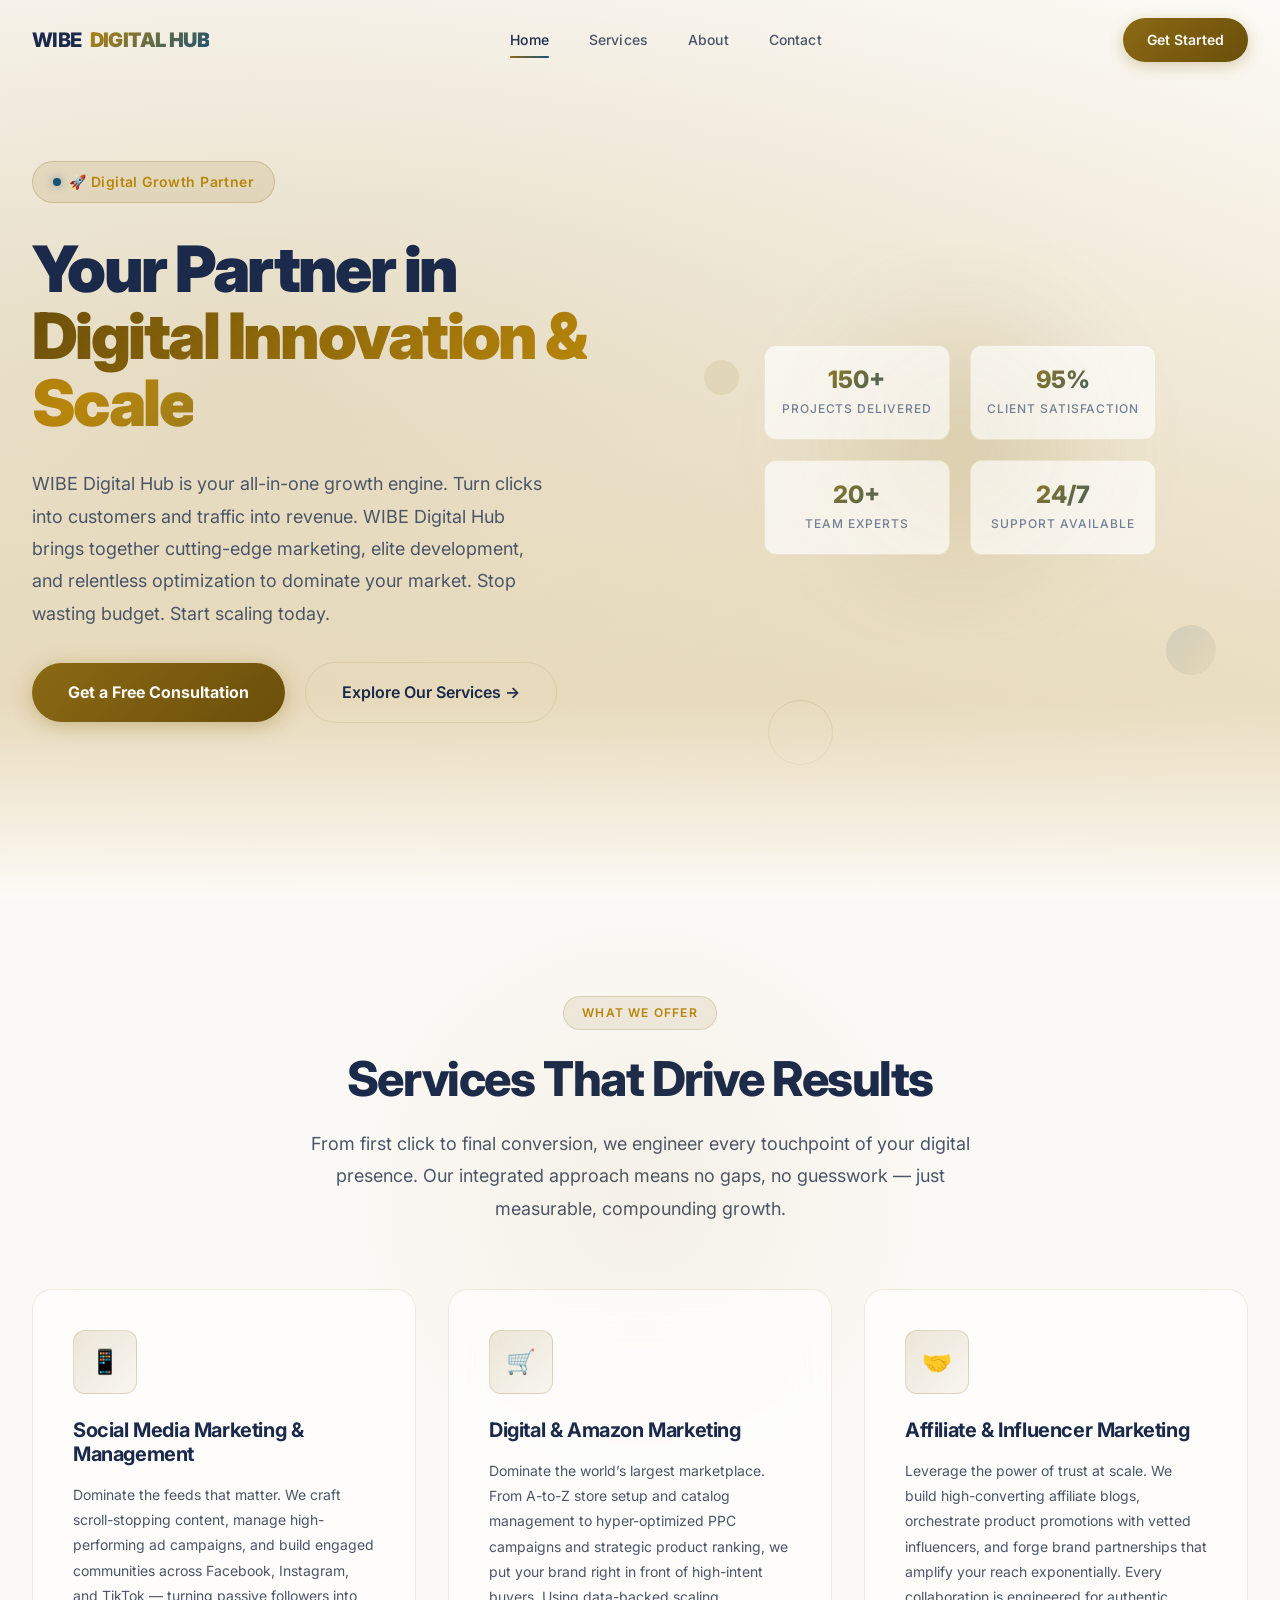
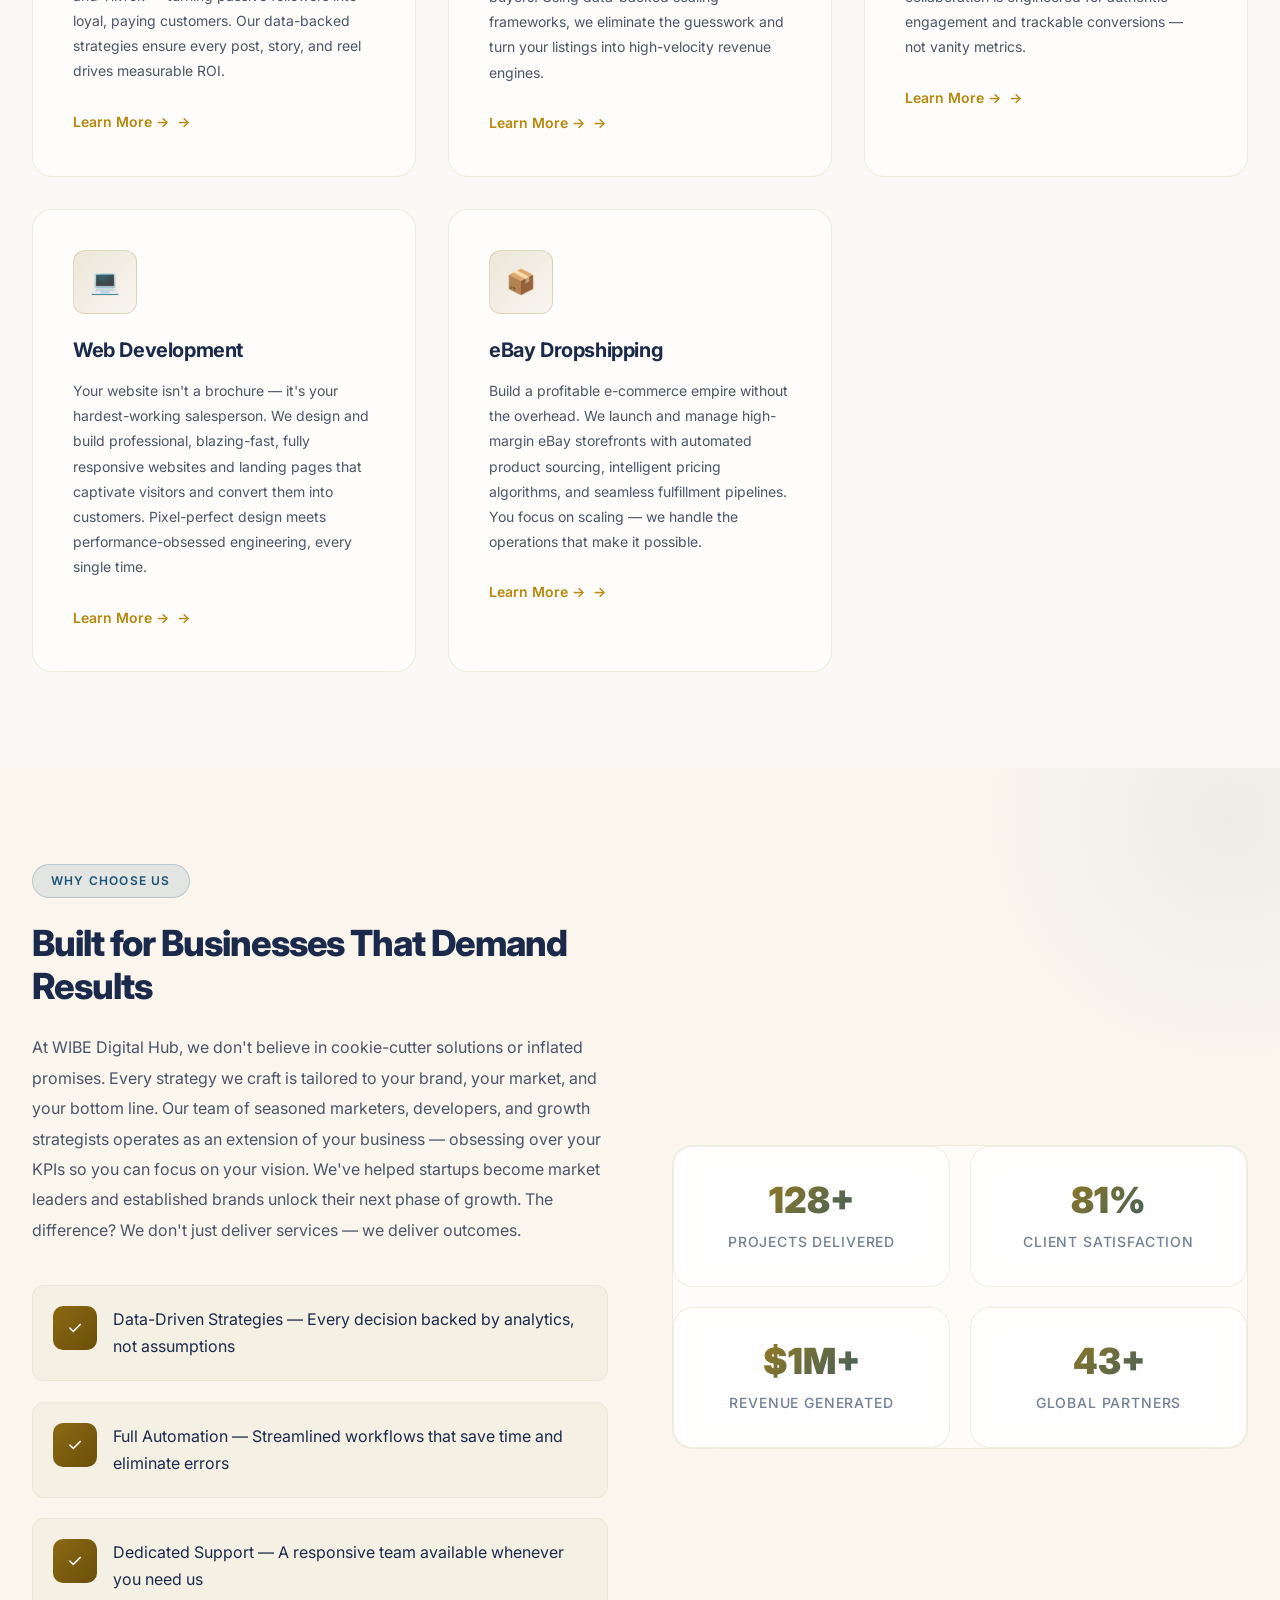
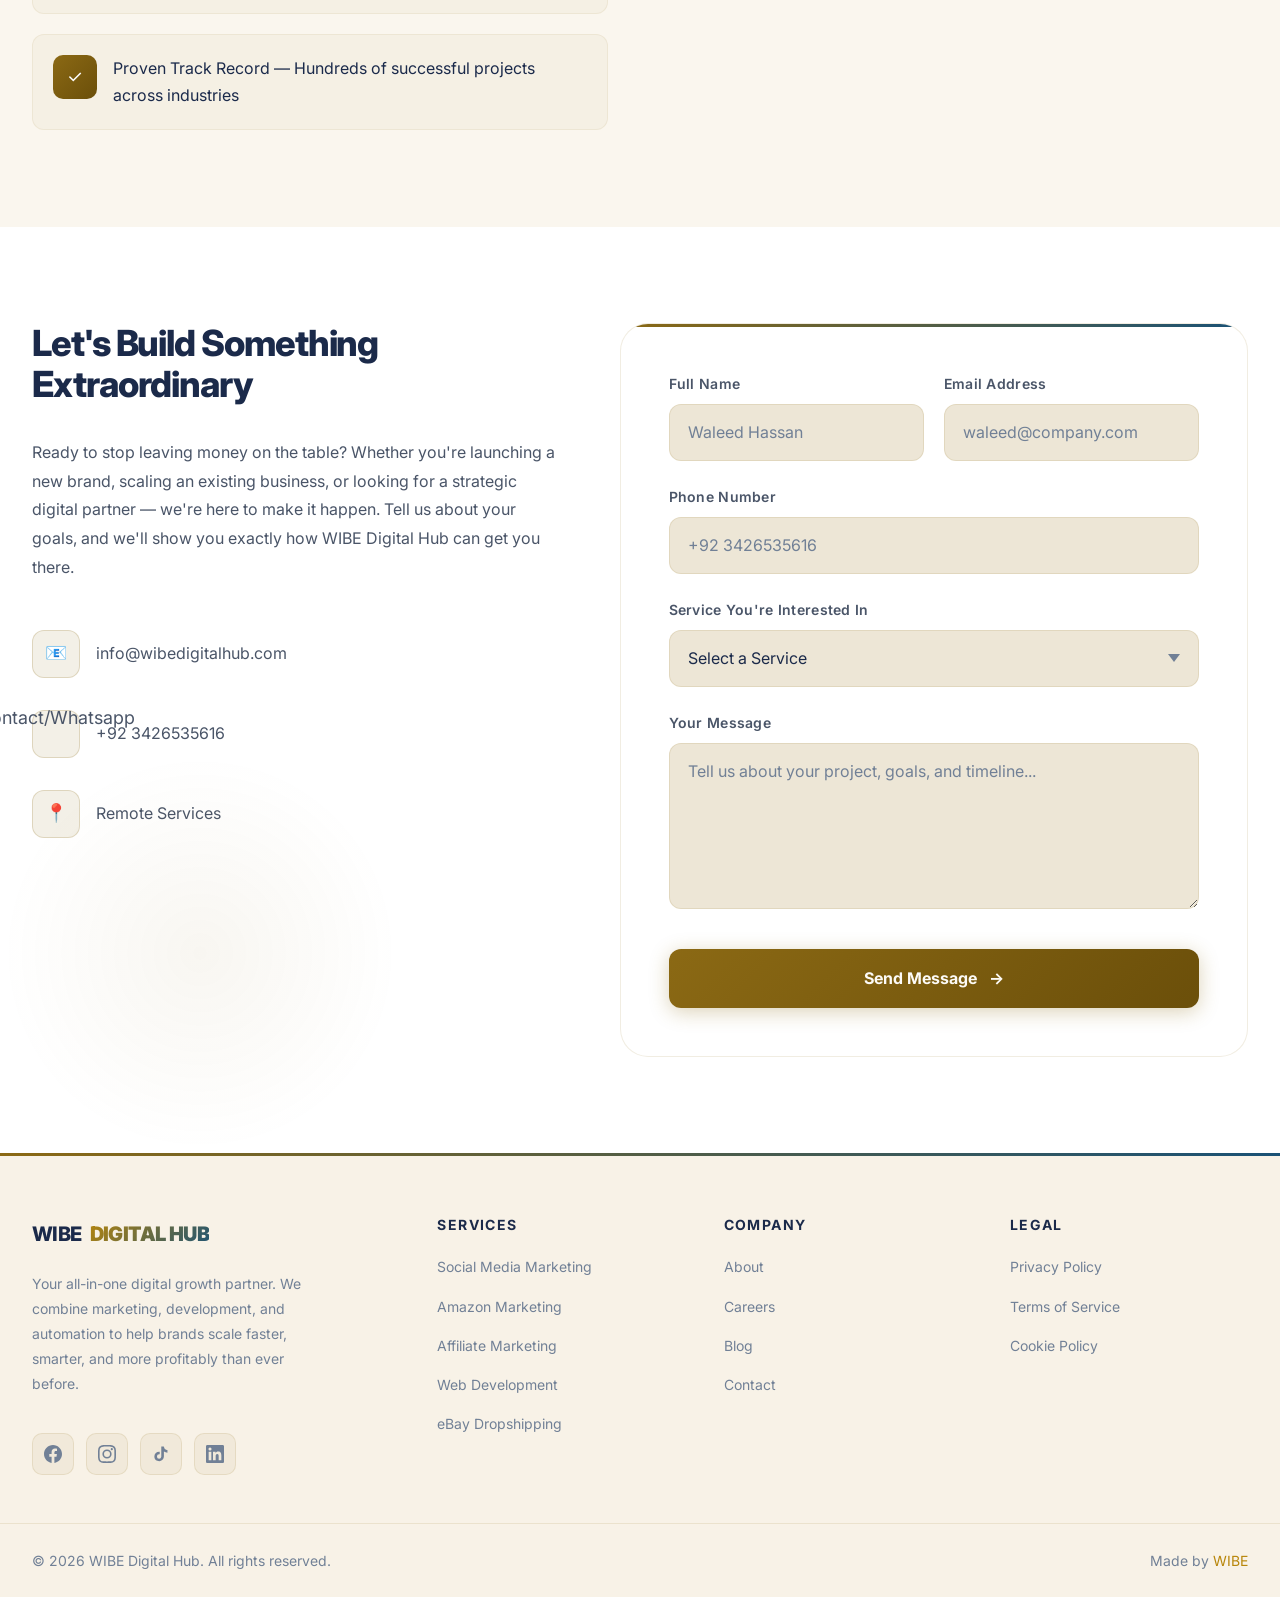
==== commit 64cdf5cc: "Update index.html" ====
--- a/index.html
+++ b/index.html
@@ -48,7 +48,7 @@
     <!-- ============================== -->
     <nav class="navbar">
         <div class="nav-container">
-            <a href="#hero" class="nav-logo">WIBE<span>Hub</span></a>
+            <a href="#hero" class="nav-logo">WIBE<span>DIGITAL HUB</span></a>
 
             <ul class="nav-links">
                 <li><a href="#hero">Home</a></li>
@@ -84,16 +84,16 @@
     <section id="hero" class="hero">
         <div class="hero-container">
             <div class="hero-content">
-                <div class="hero-badge">🚀 #1 Digital Growth Agency</div>
+                <div class="hero-badge">🚀 Digital Growth Partner</div>
 
                 <h1 class="hero-title">
-                    We Scale Businesses with <span class="gradient-text">Intelligent Digital Strategy</span>
+                    Your Partner in <span class="gradient-text">Digital Innovation & Scale</span>
                 </h1>
 
                 <p class="hero-subtitle">
-                    WIBE Digital Hub is your all-in-one growth engine — combining cutting-edge marketing, world-class
-                    development, and relentless optimization to transform your brand into a market leader. Stop
-                    guessing. Start growing.
+                    WIBE Digital Hub is your all-in-one growth engine. Turn clicks into customers and traffic into revenue.
+                    WIBE Digital Hub brings together cutting-edge marketing, elite development, and relentless optimization to dominate your market.
+                    Stop wasting budget. Start scaling today.
                 </p>
 
                 <div class="hero-buttons">
@@ -109,11 +109,11 @@
                         <div class="stat-label">Projects Delivered</div>
                     </div>
                     <div class="stat-card">
-                        <div class="stat-number" data-target="98%">0%</div>
+                        <div class="stat-number" data-target="95%">0%</div>
                         <div class="stat-label">Client Satisfaction</div>
                     </div>
                     <div class="stat-card">
-                        <div class="stat-number" data-target="50+">0+</div>
+                        <div class="stat-number" data-target="20+">0+</div>
                         <div class="stat-label">Team Experts</div>
                     </div>
                     <div class="stat-card">
@@ -164,10 +164,9 @@
                     <div class="service-icon">🛒</div>
                     <h3>Digital &amp; Amazon Marketing</h3>
                     <p>
-                        Own your marketplace. From full Amazon store optimization and A-to-Z account management to
-                        strategic PPC campaigns and product ranking, we position your products exactly where buyers are
-                        searching. Our proven frameworks have generated millions in revenue for brands ready to dominate
-                        the digital shelf.
+                        Dominate the world’s largest marketplace. From A-to-Z store setup and catalog management to hyper-optimized PPC campaigns
+                        and strategic product ranking, we put your brand right in front of high-intent buyers. Using data-backed scaling frameworks, 
+                        we eliminate the guesswork and turn your listings into high-velocity revenue engines.
                     </p>
                     <a href="#contact" class="learn-more">Learn More →</a>
                 </div>
@@ -255,15 +254,15 @@
                 <div class="about-visual">
                     <div class="about-metrics glass-card">
                         <div class="metric-card reveal">
-                            <div class="metric-number" data-target="500+">0+</div>
+                            <div class="metric-number" data-target="150+">0+</div>
                             <div class="metric-label">Projects Delivered</div>
                         </div>
                         <div class="metric-card reveal">
-                            <div class="metric-number" data-target="99%">0%</div>
+                            <div class="metric-number" data-target="95%">0%</div>
                             <div class="metric-label">Client Satisfaction</div>
                         </div>
                         <div class="metric-card reveal">
-                            <div class="metric-number" data-target="10M+">$0</div>
+                            <div class="metric-number" data-target="1M+">$0</div>
                             <div class="metric-label">Revenue Generated</div>
                         </div>
                         <div class="metric-card reveal">
@@ -296,12 +295,12 @@
                             <a href="mailto:info@wibedigitalhub.com">info@wibedigitalhub.com</a>
                         </div>
                         <div class="contact-detail">
-                            <span>📞</span>
+                            <span>Contact/Whatsapp📞</span>
                             <a href="tel:+92 3426535616">+92 3426535616</a>
                         </div>
                         <div class="contact-detail">
                             <span>📍</span>
-                            <span>Your All-In-One Digital Growth Partner</span>
+                            <span>Remote Services</span>
                         </div>
                     </div>
                 </div>
@@ -315,7 +314,7 @@
                             </div>
                             <div class="form-group">
                                 <label for="email">Email Address</label>
-                                <input type="email" id="email" name="email" placeholder="Waleed@company.com" required>
+                                <input type="email" id="email" name="email" placeholder="waleed@company.com" required>
                             </div>
                         </div>
 
@@ -363,20 +362,20 @@
 
                     <!-- Footer Brand -->
                     <div class="footer-brand">
-                        <a href="#hero" class="nav-logo">WIBE<span>Hub</span></a>
+                        <a href="#hero" class="nav-logo">WIBE<span>DIGITAL HUB</span></a>
                         <p>
                             Your all-in-one digital growth partner. We combine marketing, development, and automation to
                             help brands scale faster, smarter, and more profitably than ever before.
                         </p>
                         <div class="social-links">
-                            <a href="#" aria-label="Facebook" target="_blank" rel="noopener noreferrer">
+                            <a href="https://www.facebook.com/WIBEDigitalHub" aria-label="Facebook" target="_blank" rel="noopener noreferrer">
                                 <svg width="18" height="18" viewBox="0 0 24 24" fill="currentColor"
                                     xmlns="http://www.w3.org/2000/svg">
                                     <path
                                         d="M24 12.073c0-6.627-5.373-12-12-12s-12 5.373-12 12c0 5.99 4.388 10.954 10.125 11.854v-8.385H7.078v-3.47h3.047V9.43c0-3.007 1.792-4.669 4.533-4.669 1.312 0 2.686.235 2.686.235v2.953H15.83c-1.491 0-1.956.925-1.956 1.874v2.25h3.328l-.532 3.47h-2.796v8.385C19.612 23.027 24 18.062 24 12.073z" />
                                 </svg>
                             </a>
-                            <a href="#" aria-label="Instagram" target="_blank" rel="noopener noreferrer">
+                            <a href="https://www.instagram.com/wibedigitalhub" aria-label="Instagram" target="_blank" rel="noopener noreferrer">
                                 <svg width="18" height="18" viewBox="0 0 24 24" fill="currentColor"
                                     xmlns="http://www.w3.org/2000/svg">
                                     <path
@@ -390,7 +389,7 @@
                                         d="M19.59 6.69a4.83 4.83 0 01-3.77-4.25V2h-3.45v13.67a2.89 2.89 0 01-2.88 2.5 2.89 2.89 0 01-2.89-2.89 2.89 2.89 0 012.89-2.89c.28 0 .54.04.79.1v-3.5a6.37 6.37 0 00-.79-.05A6.34 6.34 0 003.15 15.2a6.34 6.34 0 0010.86 4.48 6.3 6.3 0 001.86-4.49V8.73a8.19 8.19 0 004.72 1.49v-3.4a4.85 4.85 0 01-1-.13z" />
                                 </svg>
                             </a>
-                            <a href="#" aria-label="LinkedIn" target="_blank" rel="noopener noreferrer">
+                            <a href="https://www.linkedin.com/company/wibeagency/" aria-label="LinkedIn" target="_blank" rel="noopener noreferrer">
                                 <svg width="18" height="18" viewBox="0 0 24 24" fill="currentColor"
                                     xmlns="http://www.w3.org/2000/svg">
                                     <path
@@ -441,11 +440,11 @@
             <div class="container">
                 <p>&copy; 2026 WIBE Digital Hub. All rights reserved.</p>
                 <p>Made by <a href="https://www.novastackltd.com/" target="_blank"
-                        rel="noopener noreferrer">Novastack</a></p>
+                        rel="noopener noreferrer">WIBE</a></p>
             </div>
         </div>
     </footer>
 
 </body>
 
-</html>+</html>
--- a/css/styles.css
+++ b/css/styles.css
@@ -1,6 +1,6 @@
 /* ============================================================
    WIBE DIGITAL HUB — Premium CSS Design System
-   Ultra-premium dark-themed agency website
+   Premium light golden & ivory agency website
    ============================================================ */
 
 /* ─── Google Fonts Import ─── */
@@ -11,29 +11,29 @@
    ============================================================ */
 :root {
   /* ── Color Palette ── */
-  --primary:          #6C3AED;
-  --primary-light:    #8B5CF6;
-  --primary-dark:     #5B21B6;
-  --primary-rgb:      108, 58, 237;
-  --accent:           #06D6A0;
-  --accent-dark:      #05B88A;
-  --accent-rgb:       6, 214, 160;
+  --primary:          #8B6914;
+  --primary-light:    #B8860B;
+  --primary-dark:     #6B4F0A;
+  --primary-rgb:      139, 105, 20;
+  --accent:           #1A5276;
+  --accent-dark:      #154360;
+  --accent-rgb:       26, 82, 118;
 
   /* ── Surfaces ── */
-  --dark-bg:          #0F0F1A;
-  --surface:          #1A1A2E;
-  --surface-light:    #25253D;
-  --surface-lighter:  #2D2D4A;
+  --dark-bg:          #FDFBF7;
+  --surface:          #F5F0E6;
+  --surface-light:    #EDE6D6;
+  --surface-lighter:  #E5DCC8;
 
   /* ── Typography Colors ── */
-  --text-primary:     #F8FAFC;
-  --text-secondary:   #94A3B8;
-  --text-muted:       #64748B;
+  --text-primary:     #1B2A4A;
+  --text-secondary:   #4A5568;
+  --text-muted:       #718096;
 
   /* ── Borders & Glass ── */
-  --border:           rgba(108, 58, 237, 0.2);
-  --glass:            rgba(26, 26, 46, 0.8);
-  --glass-border:     rgba(255, 255, 255, 0.08);
+  --border:           rgba(139, 105, 20, 0.2);
+  --glass:            rgba(255, 255, 255, 0.65);
+  --glass-border:     rgba(139, 105, 20, 0.12);
 
   /* ── Typography ── */
   --font-family:      'Inter', -apple-system, BlinkMacSystemFont, 'Segoe UI', sans-serif;
@@ -79,12 +79,12 @@
   --transition-slower: 0.7s var(--ease-smooth);
 
   /* ── Shadows ── */
-  --shadow-sm:    0 2px 8px rgba(0, 0, 0, 0.2);
-  --shadow-md:    0 4px 16px rgba(0, 0, 0, 0.3);
-  --shadow-lg:    0 8px 32px rgba(0, 0, 0, 0.4);
-  --shadow-xl:    0 12px 48px rgba(0, 0, 0, 0.5);
-  --shadow-glow:  0 0 30px rgba(var(--primary-rgb), 0.3);
-  --shadow-glow-accent: 0 0 30px rgba(var(--accent-rgb), 0.25);
+  --shadow-sm:    0 2px 8px rgba(139, 105, 20, 0.06);
+  --shadow-md:    0 4px 16px rgba(139, 105, 20, 0.08);
+  --shadow-lg:    0 8px 32px rgba(139, 105, 20, 0.1);
+  --shadow-xl:    0 12px 48px rgba(139, 105, 20, 0.14);
+  --shadow-glow:  0 0 30px rgba(var(--primary-rgb), 0.15);
+  --shadow-glow-accent: 0 0 30px rgba(var(--accent-rgb), 0.12);
 
   /* ── Z-Index Scale ── */
   --z-base:    1;
@@ -126,7 +126,8 @@
   font-weight: 400;
   line-height: 1.7;
   color: var(--text-primary);
-  background-color: var(--dark-bg);
+  background: linear-gradient(180deg, #FDFBF7 0%, #F5EFE0 40%, #EADBBA 100%);
+  background-attachment: fixed;
   overflow-x: hidden;
   max-width: 100vw;
   min-height: 100vh;
@@ -177,7 +178,7 @@
 }
 
 ::selection {
-  background-color: rgba(var(--primary-rgb), 0.35);
+  background-color: rgba(var(--primary-rgb), 0.2);
   color: var(--text-primary);
 }
 
@@ -211,7 +212,7 @@
 
 /* ─── Gradient Text ─── */
 .gradient-text {
-  background: linear-gradient(135deg, var(--primary-light) 0%, var(--accent) 50%, var(--primary-light) 100%);
+  background: linear-gradient(135deg, var(--primary-dark) 0%, var(--primary-light) 40%, var(--accent) 100%);
   background-size: 200% 200%;
   -webkit-background-clip: text;
   background-clip: text;
@@ -332,11 +333,11 @@
 }
 
 .navbar.scrolled {
-  background: rgba(15, 15, 26, 0.85);
+  background: rgba(253, 251, 247, 0.88);
   backdrop-filter: blur(24px);
   -webkit-backdrop-filter: blur(24px);
   border-bottom: 1px solid var(--glass-border);
-  box-shadow: 0 4px 30px rgba(0, 0, 0, 0.3);
+  box-shadow: 0 4px 30px rgba(139, 105, 20, 0.08);
   height: 70px;
 }
 
@@ -424,7 +425,7 @@
   padding: 10px 24px;
   font-size: var(--font-size-sm);
   font-weight: 600;
-  color: var(--text-primary);
+  color: #FDFBF7;
   background: linear-gradient(135deg, var(--primary), var(--primary-dark));
   border: none;
   border-radius: var(--radius-full);
@@ -488,7 +489,7 @@
   width: 100%;
   height: 100vh;
   height: 100dvh;
-  background: rgba(15, 15, 26, 0.97);
+  background: rgba(253, 251, 247, 0.97);
   backdrop-filter: blur(30px);
   -webkit-backdrop-filter: blur(30px);
   display: flex;
@@ -527,7 +528,7 @@
   padding: 14px 36px;
   font-size: var(--font-size-lg);
   font-weight: 600;
-  color: var(--text-primary);
+  color: #FDFBF7;
   background: linear-gradient(135deg, var(--primary), var(--primary-dark));
   border: none;
   border-radius: var(--radius-full);
@@ -556,7 +557,7 @@
   overflow: hidden;
   overflow-x: clip;
   padding-top: var(--nav-height);
-  background: var(--dark-bg);
+  background: transparent;
 }
 
 /* ─── Animated gradient mesh background ─── */
@@ -667,7 +668,7 @@
   padding: 16px 36px;
   font-size: var(--font-size-base);
   font-weight: 700;
-  color: #fff;
+  color: #FDFBF7;
   background: linear-gradient(135deg, var(--primary) 0%, var(--primary-dark) 100%);
   border: none;
   border-radius: var(--radius-full);
@@ -728,7 +729,7 @@
 }
 
 .btn-secondary:hover {
-  background: rgba(255, 255, 255, 0.05);
+  background: rgba(139, 105, 20, 0.06);
   border-color: rgba(var(--primary-rgb), 0.4);
   transform: translateY(-3px);
   box-shadow: 0 4px 20px rgba(var(--primary-rgb), 0.15);
@@ -905,7 +906,7 @@
    ============================================================ */
 #services,
 .services {
-  background: var(--dark-bg);
+  background: rgba(245, 240, 230, 0.4);
   position: relative;
   overflow: hidden;
 }
@@ -1053,7 +1054,7 @@
    ============================================================ */
 #about,
 .about {
-  background: var(--surface);
+  background: rgba(234, 219, 186, 0.25);
   position: relative;
   overflow: hidden;
 }
@@ -1238,7 +1239,7 @@
    ============================================================ */
 #contact,
 .contact {
-  background: var(--dark-bg);
+  background: transparent;
   position: relative;
   overflow: hidden;
 }
@@ -1398,7 +1399,7 @@
   cursor: pointer;
   appearance: none;
   -webkit-appearance: none;
-  background-image: url("data:image/svg+xml,%3Csvg xmlns='http://www.w3.org/2000/svg' width='12' height='8' fill='%2394A3B8'%3E%3Cpath d='M6 8L0 0h12z'/%3E%3C/svg%3E");
+  background-image: url("data:image/svg+xml,%3Csvg xmlns='http://www.w3.org/2000/svg' width='12' height='8' fill='%23718096'%3E%3Cpath d='M6 8L0 0h12z'/%3E%3C/svg%3E");
   background-repeat: no-repeat;
   background-position: right 18px center;
   padding-right: 44px;
@@ -1426,7 +1427,7 @@
   padding: 16px 32px;
   font-size: var(--font-size-base);
   font-weight: 700;
-  color: #fff;
+  color: #FDFBF7;
   background: linear-gradient(135deg, var(--primary) 0%, var(--primary-dark) 100%);
   border: none;
   border-radius: var(--radius-sm);
@@ -1544,7 +1545,7 @@
    11. FOOTER
    ============================================================ */
 .footer {
-  background: var(--surface);
+  background: rgba(234, 219, 186, 0.35);
   position: relative;
   overflow: hidden;
 }
@@ -1602,7 +1603,7 @@
   display: flex;
   align-items: center;
   justify-content: center;
-  background: rgba(255, 255, 255, 0.04);
+  background: rgba(139, 105, 20, 0.06);
   border: 1px solid var(--glass-border);
   border-radius: 10px;
   color: var(--text-muted);
@@ -1712,7 +1713,7 @@
   padding-top: calc(var(--nav-height) + var(--space-16));
   padding-bottom: var(--space-24);
   min-height: 100vh;
-  background: var(--dark-bg);
+  background: transparent;
 }
 
 .legal-page .container {
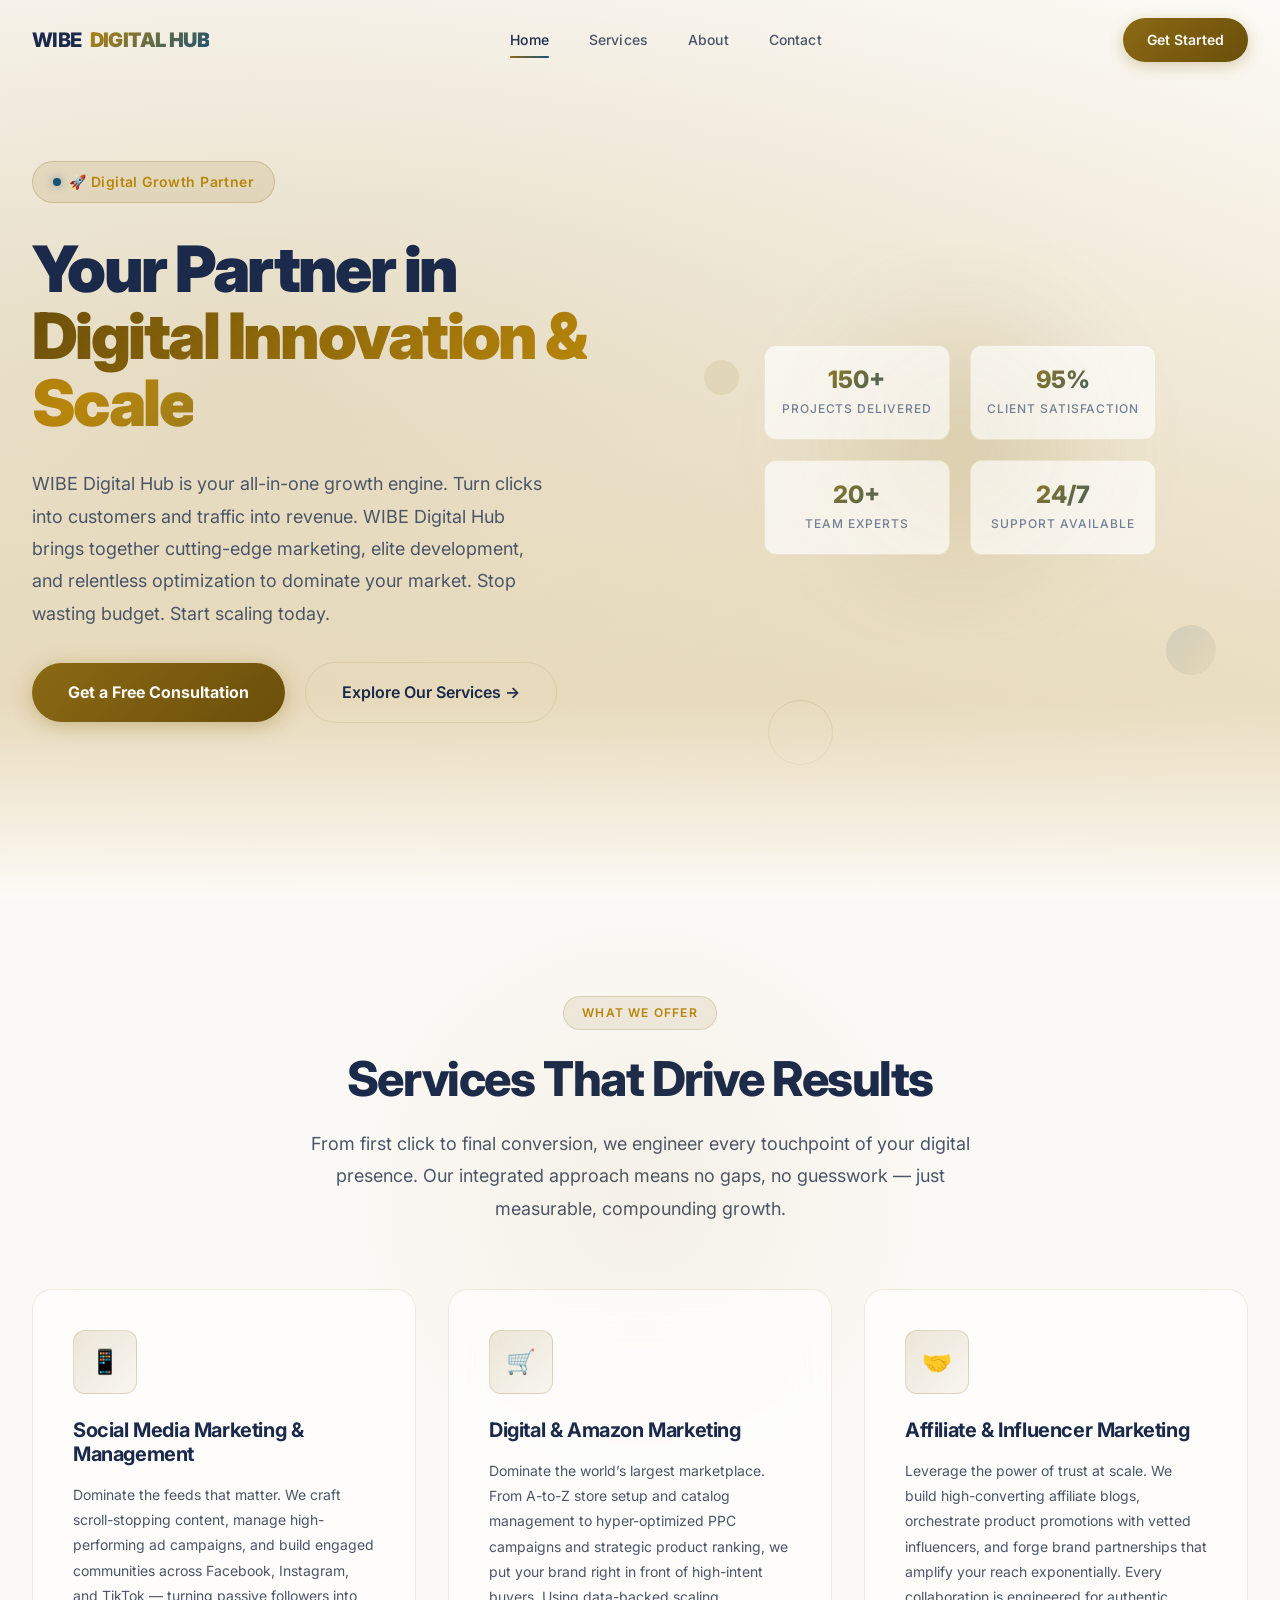
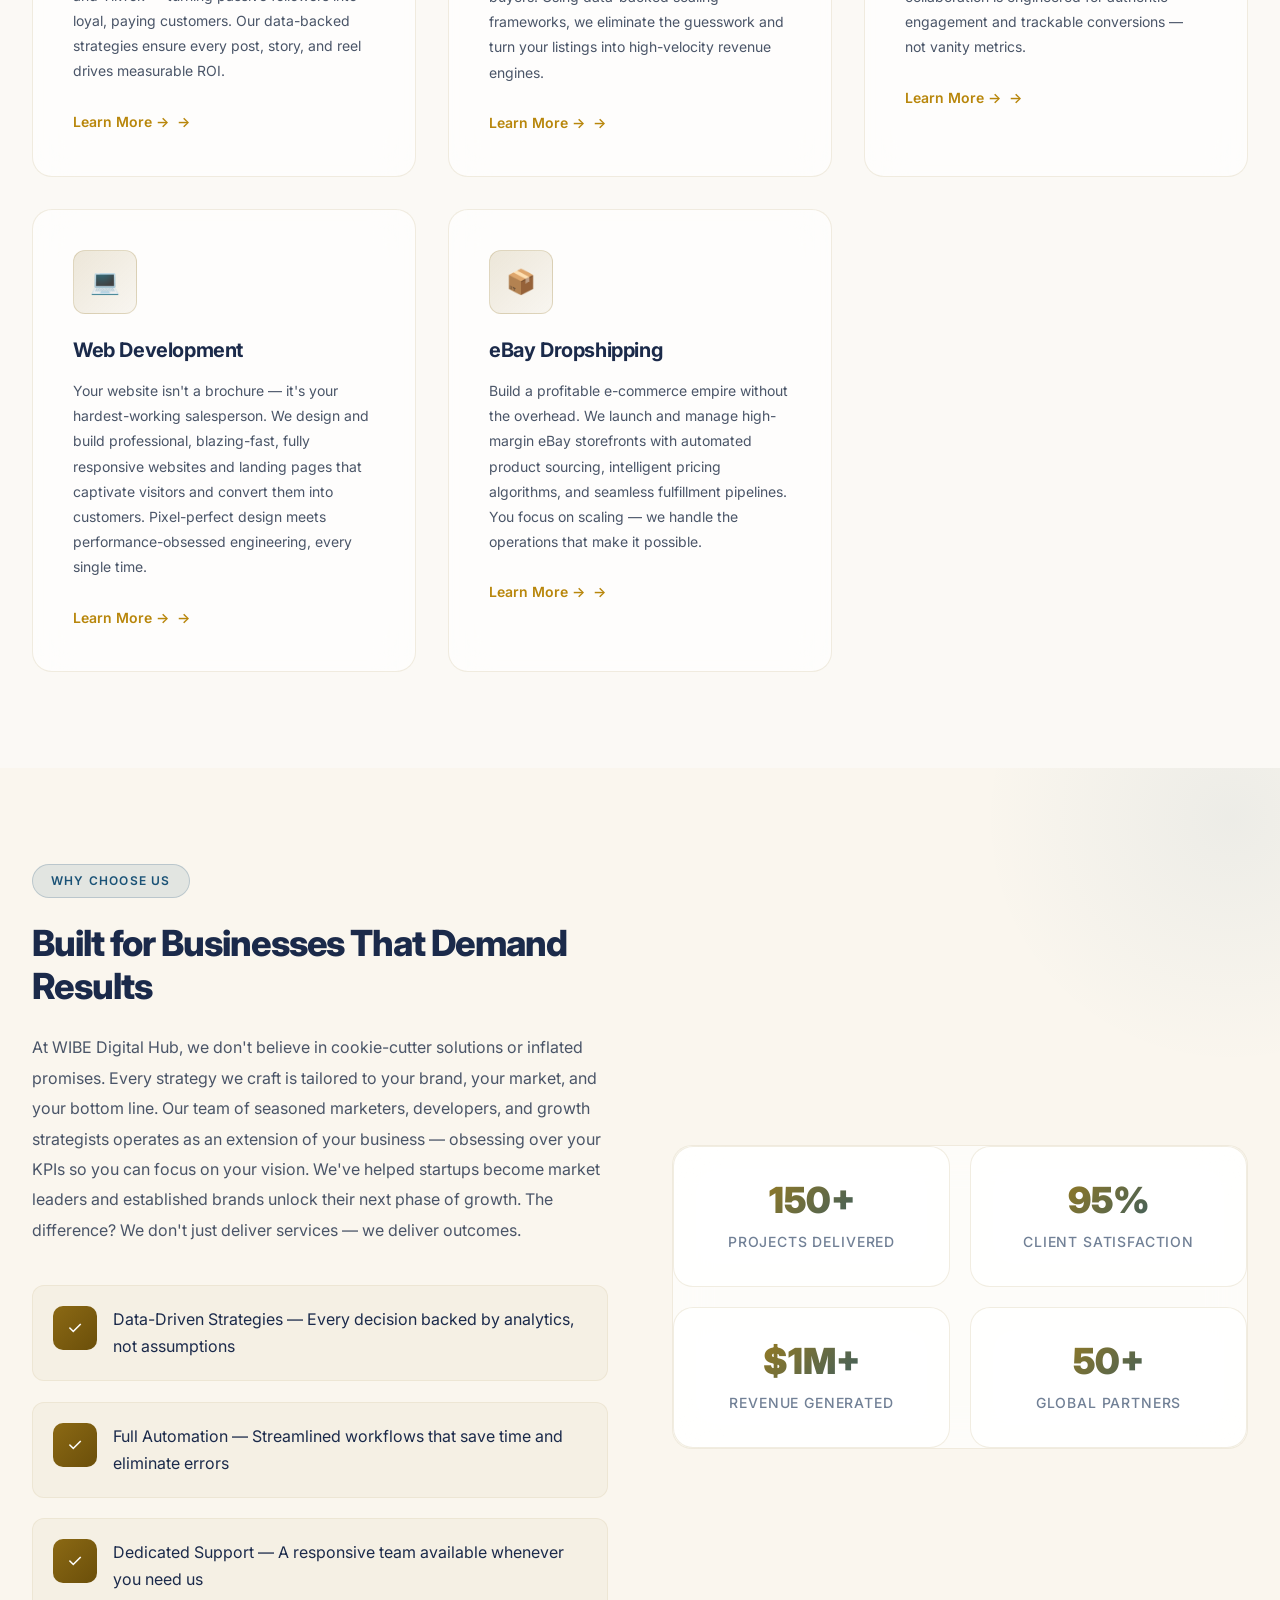
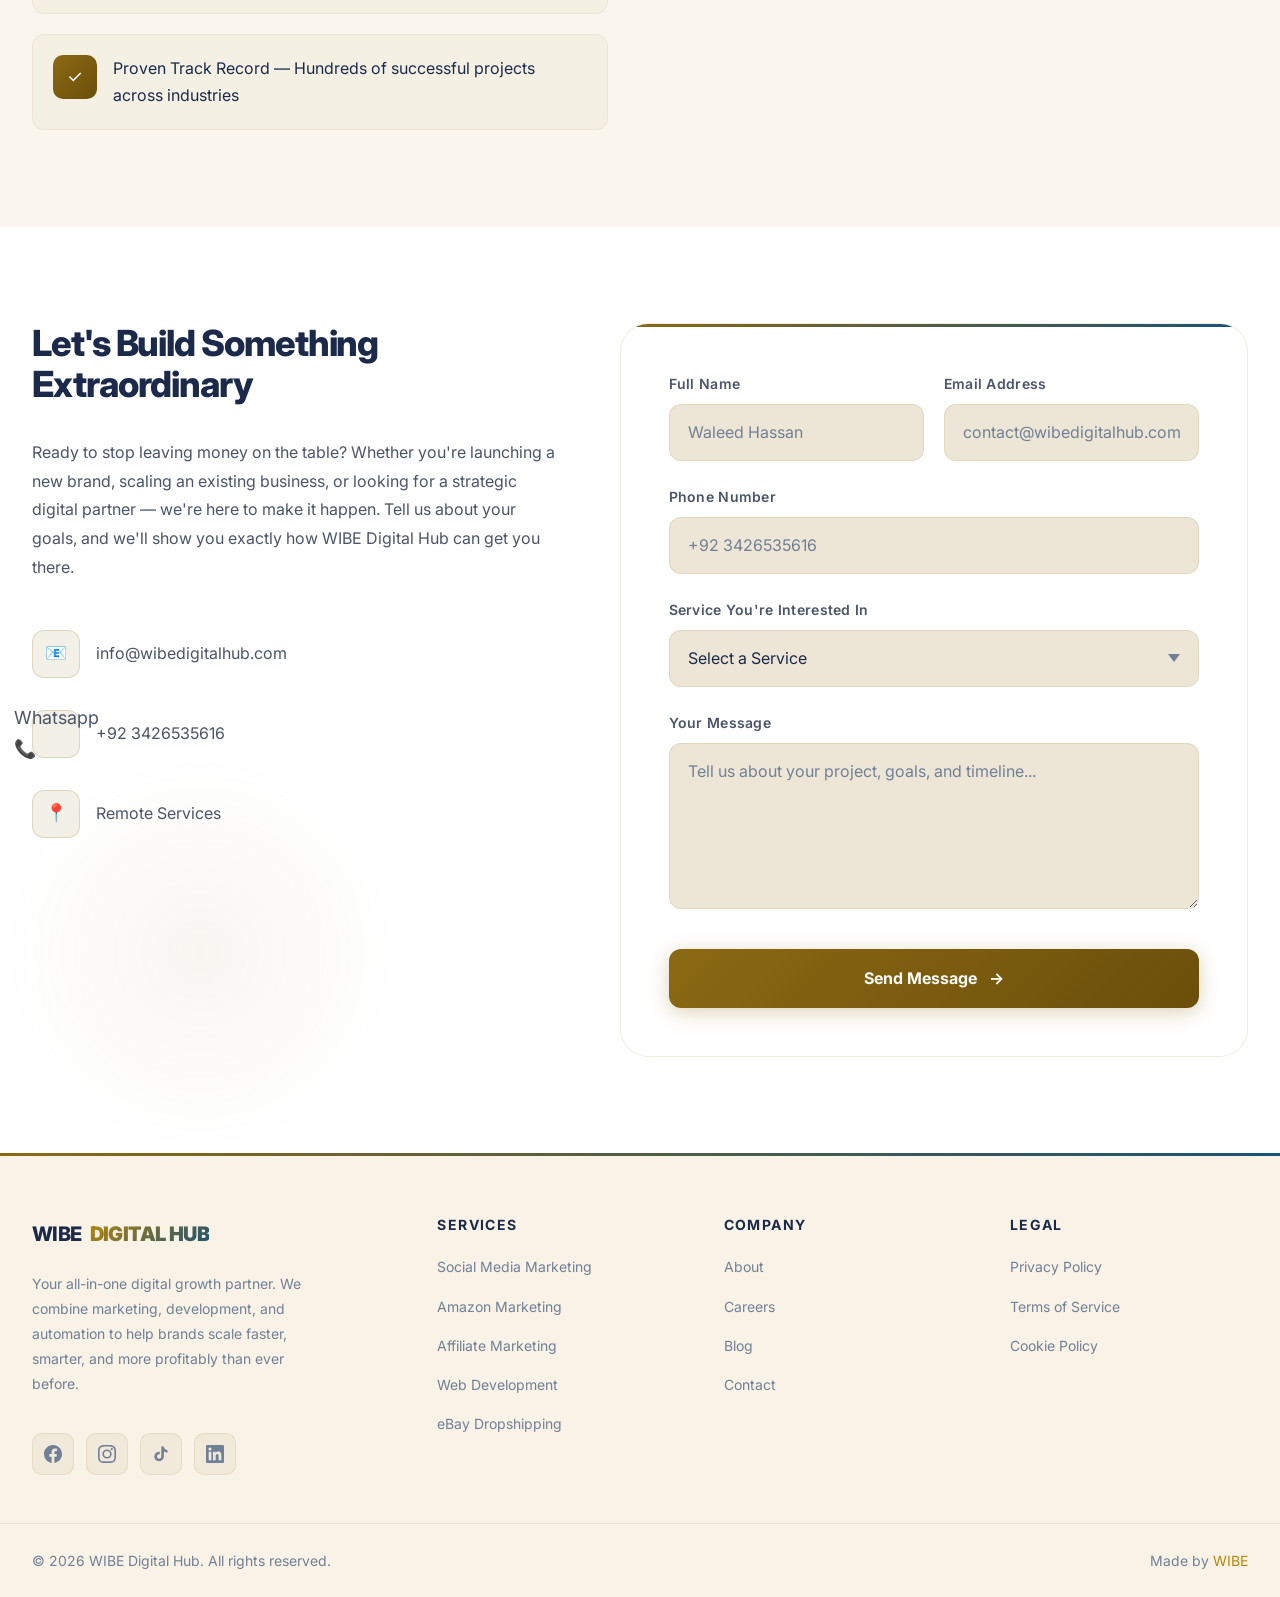
==== commit e4a2b7b9: "Update index.html" ====
--- a/index.html
+++ b/index.html
@@ -295,7 +295,7 @@
                             <a href="mailto:info@wibedigitalhub.com">info@wibedigitalhub.com</a>
                         </div>
                         <div class="contact-detail">
-                            <span>Contact/Whatsapp📞</span>
+                            <span>Whatsapp📞</span>
                             <a href="tel:+92 3426535616">+92 3426535616</a>
                         </div>
                         <div class="contact-detail">
@@ -314,7 +314,7 @@
                             </div>
                             <div class="form-group">
                                 <label for="email">Email Address</label>
-                                <input type="email" id="email" name="email" placeholder="waleed@company.com" required>
+                                <input type="email" id="email" name="email" placeholder="contact@wibedigitalhub.com" required>
                             </div>
                         </div>
 
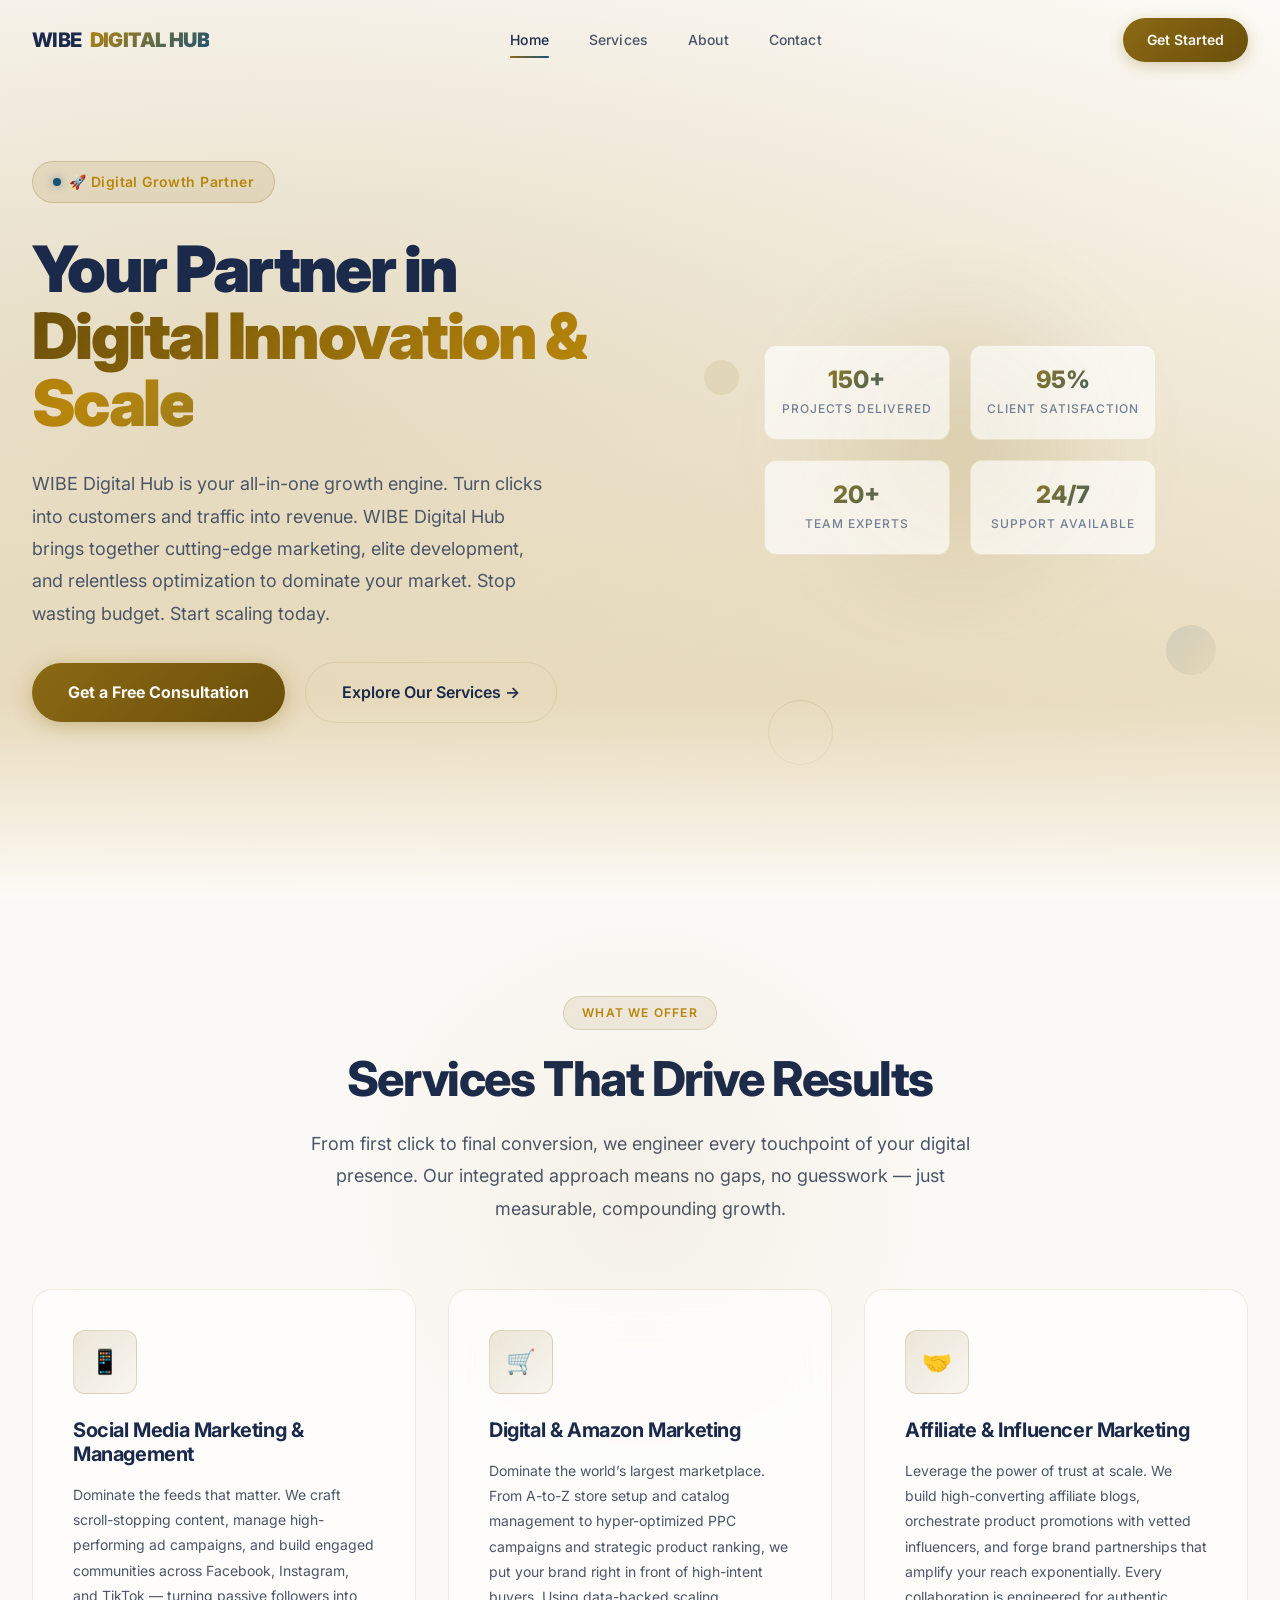
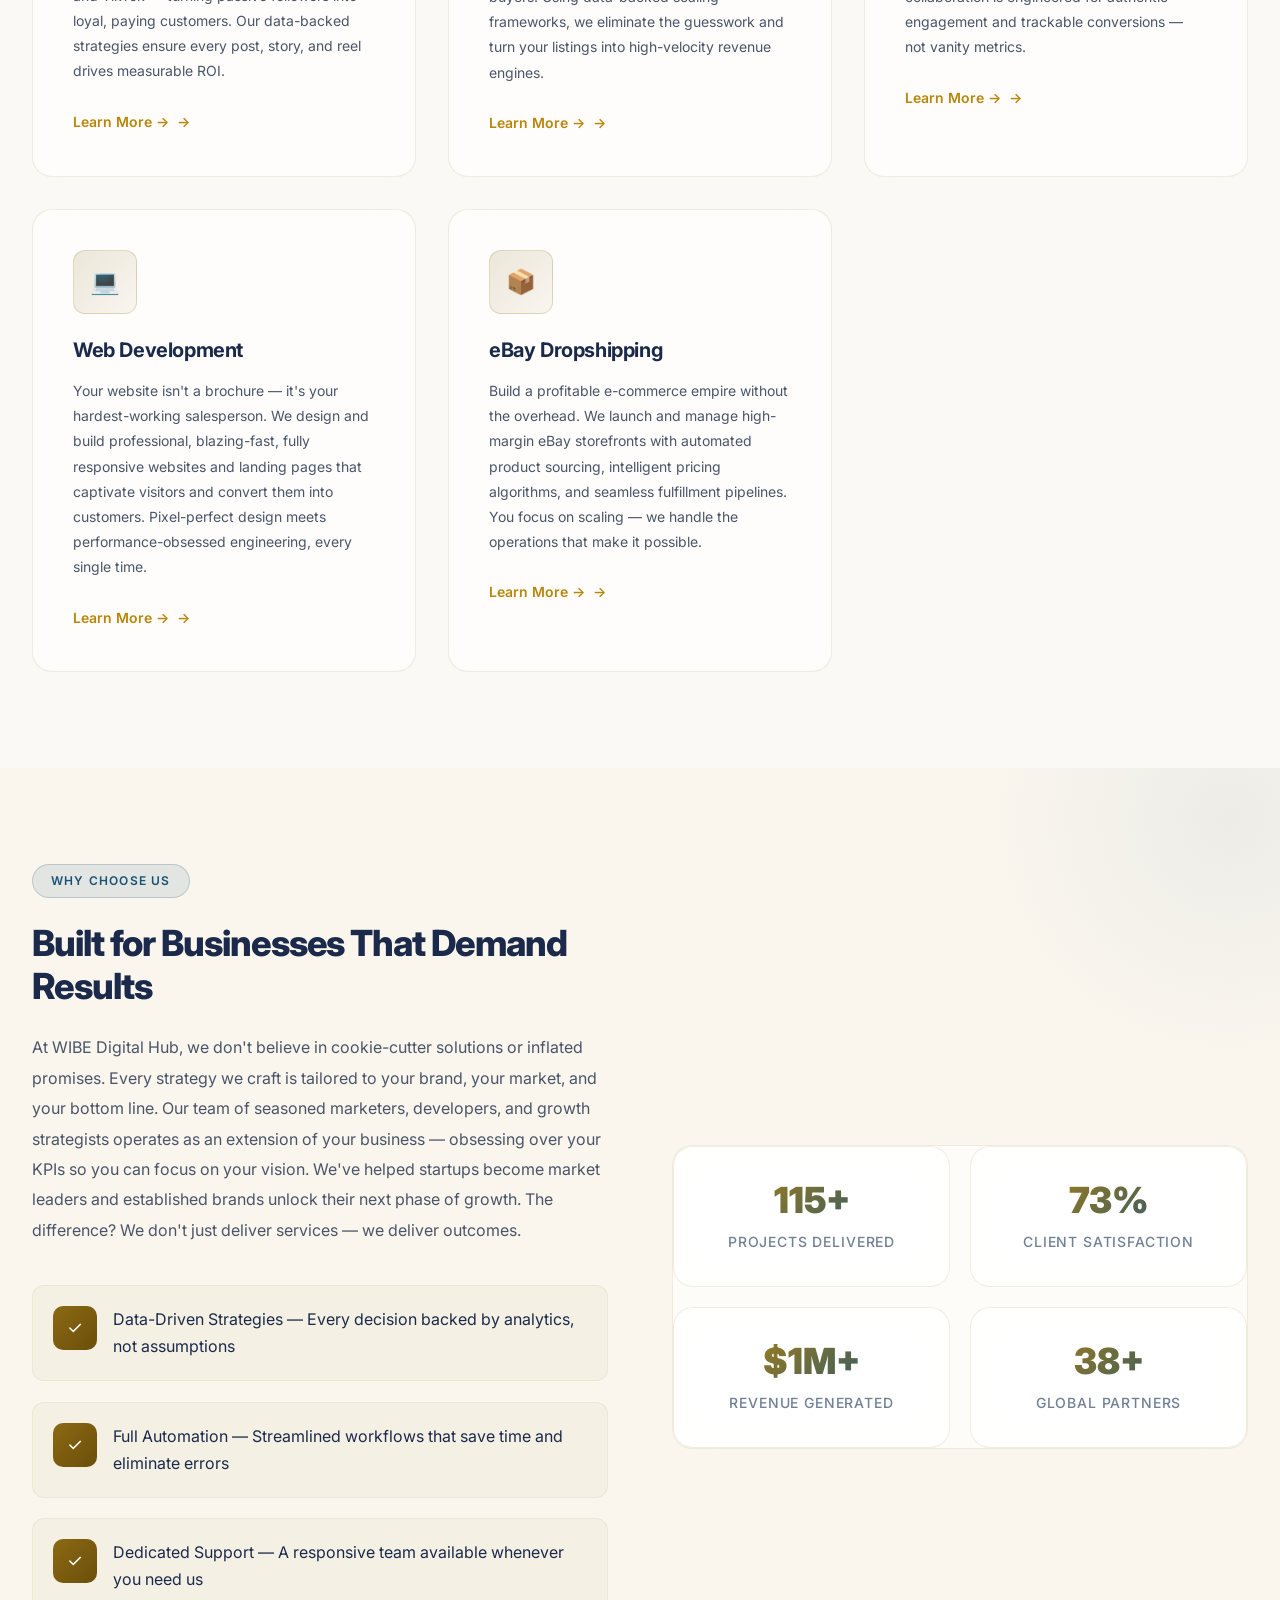
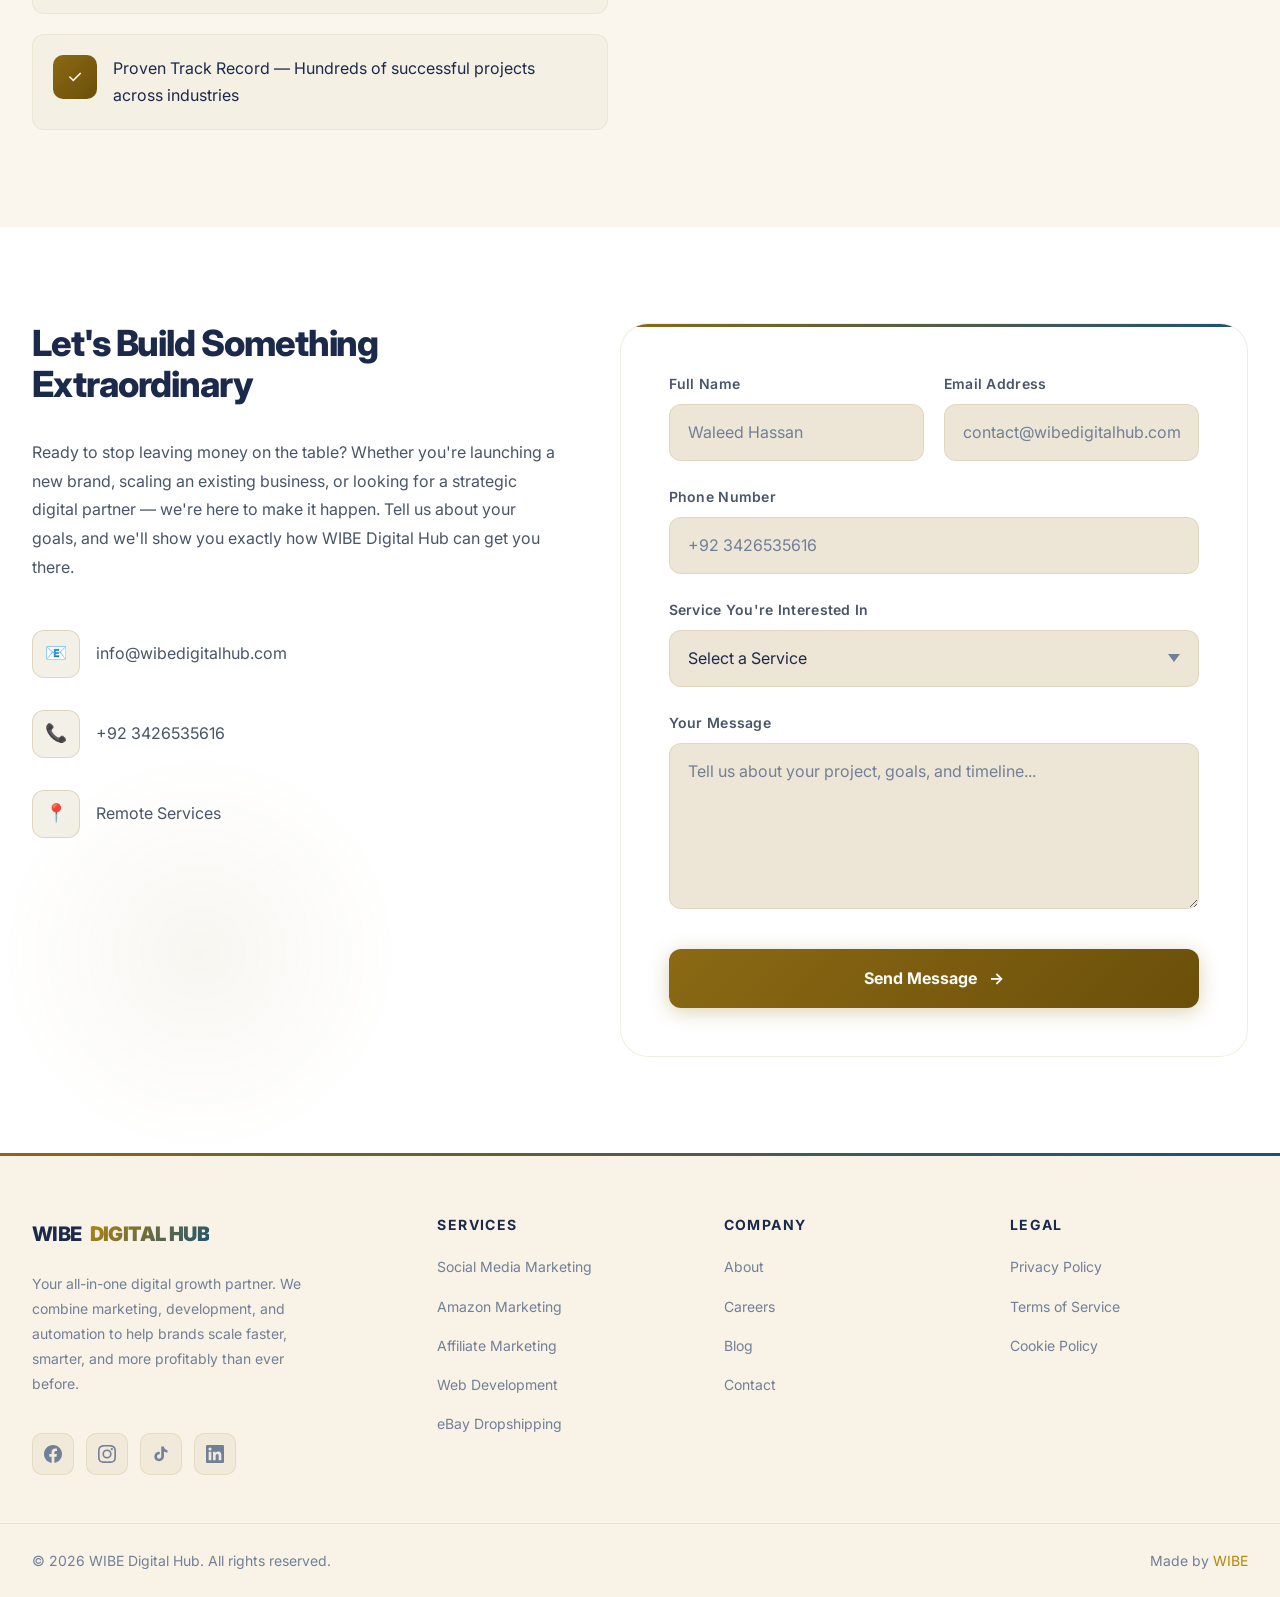
==== commit 6f1a8c4a: "Update index.html" ====
--- a/index.html
+++ b/index.html
@@ -295,7 +295,7 @@
                             <a href="mailto:info@wibedigitalhub.com">info@wibedigitalhub.com</a>
                         </div>
                         <div class="contact-detail">
-                            <span>Whatsapp📞</span>
+                            <span>📞</span>
                             <a href="tel:+92 3426535616">+92 3426535616</a>
                         </div>
                         <div class="contact-detail">
